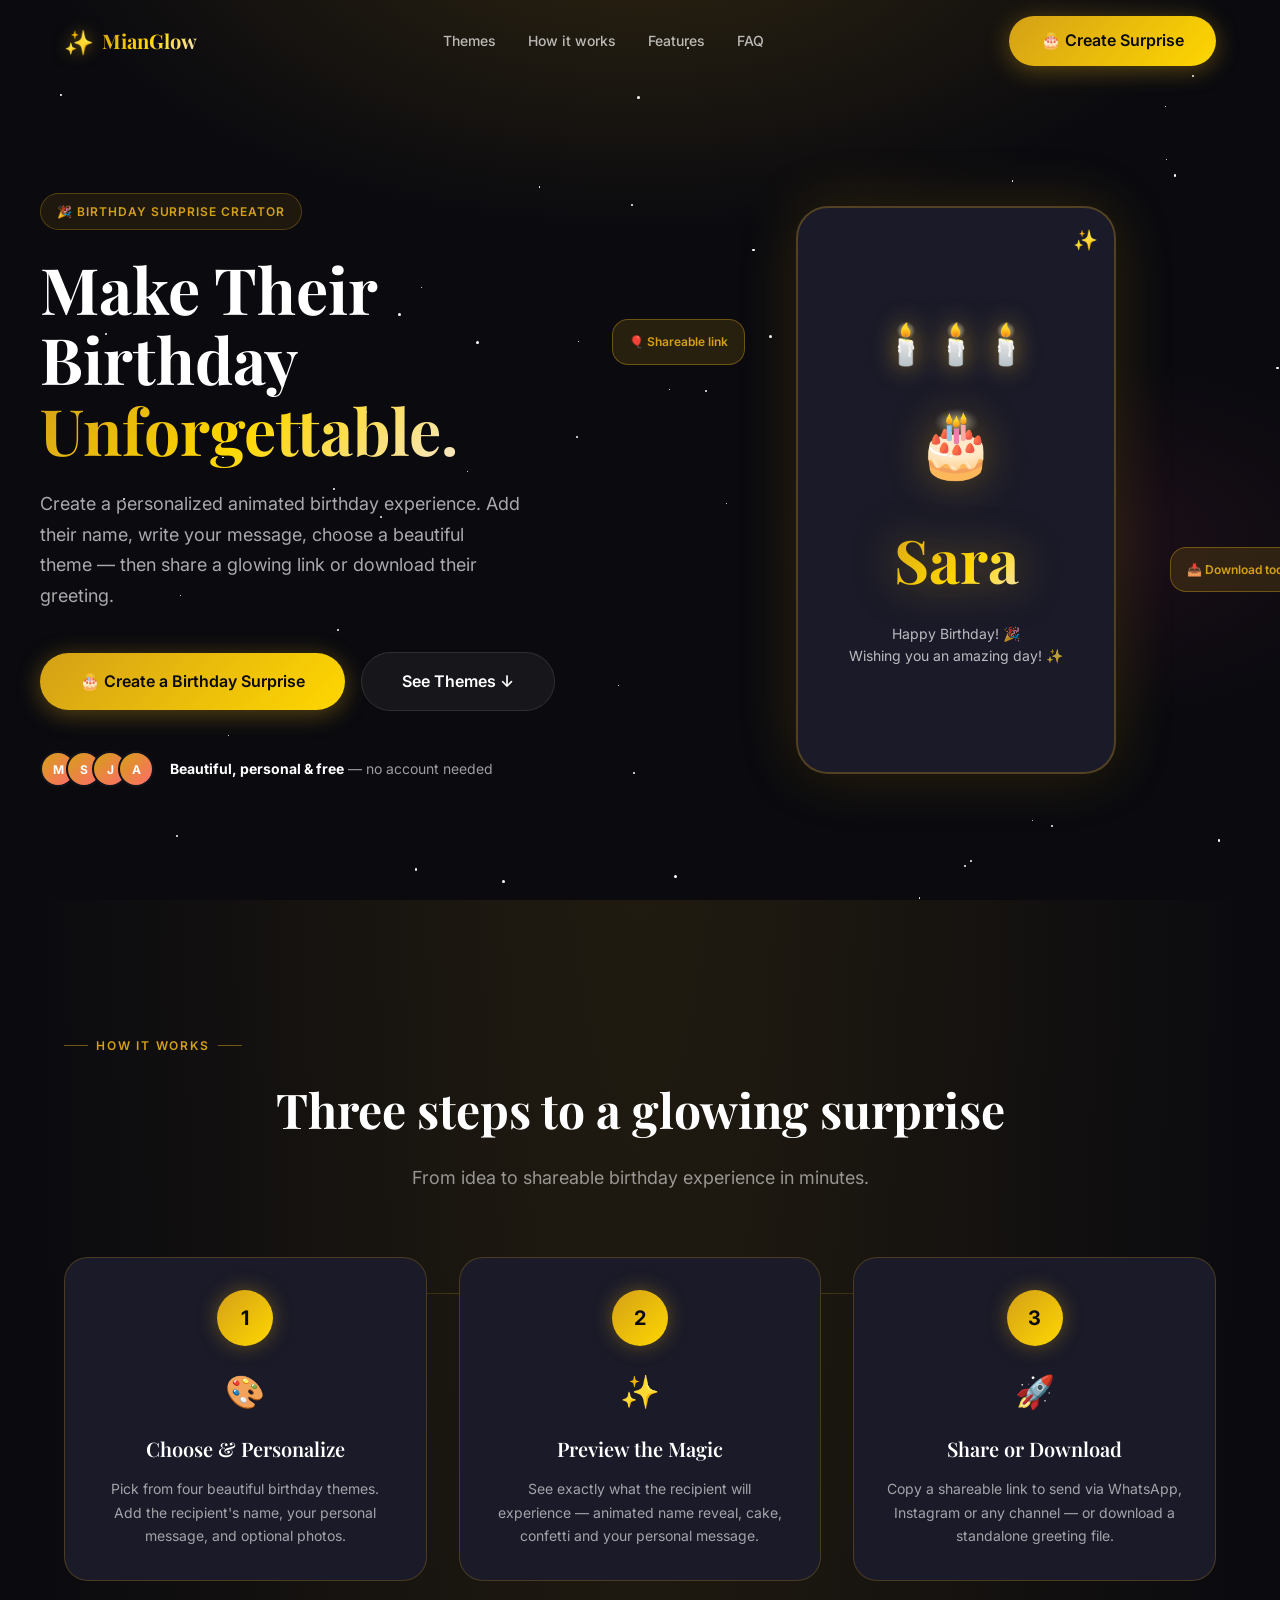
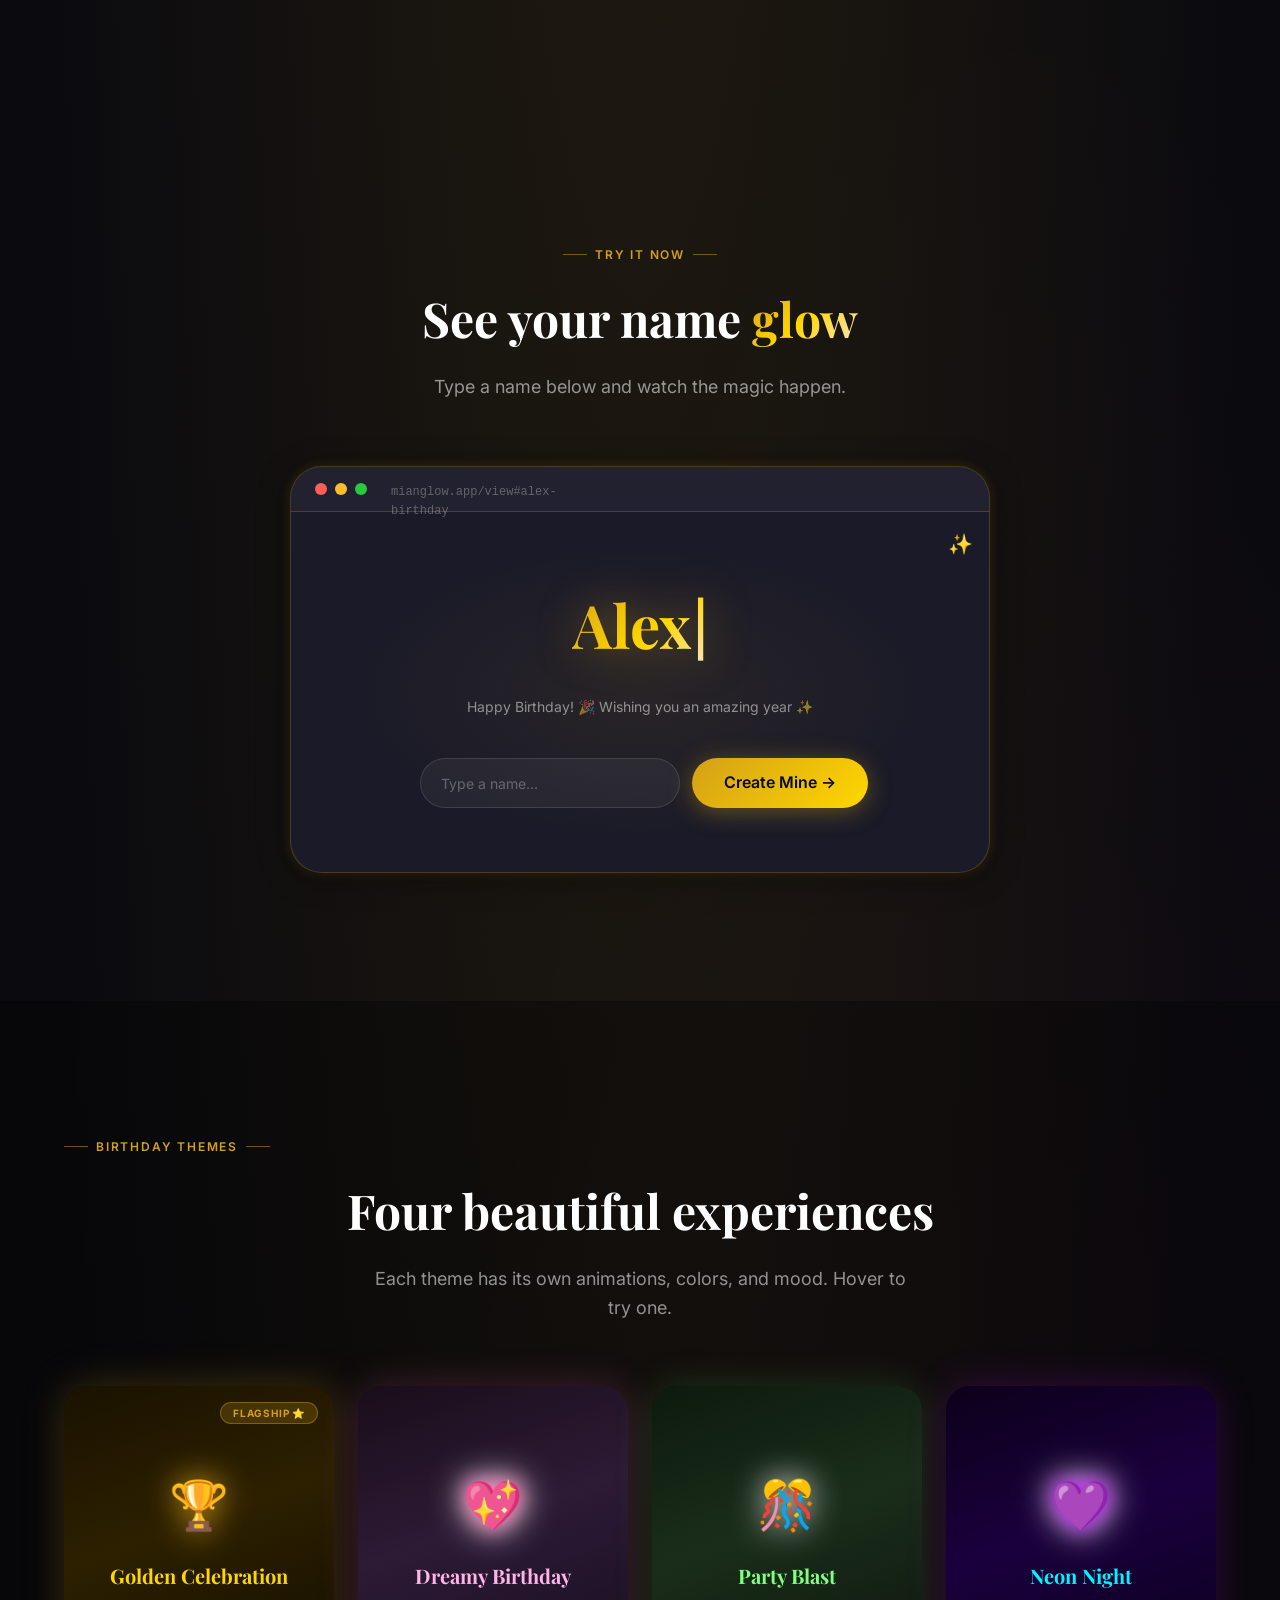
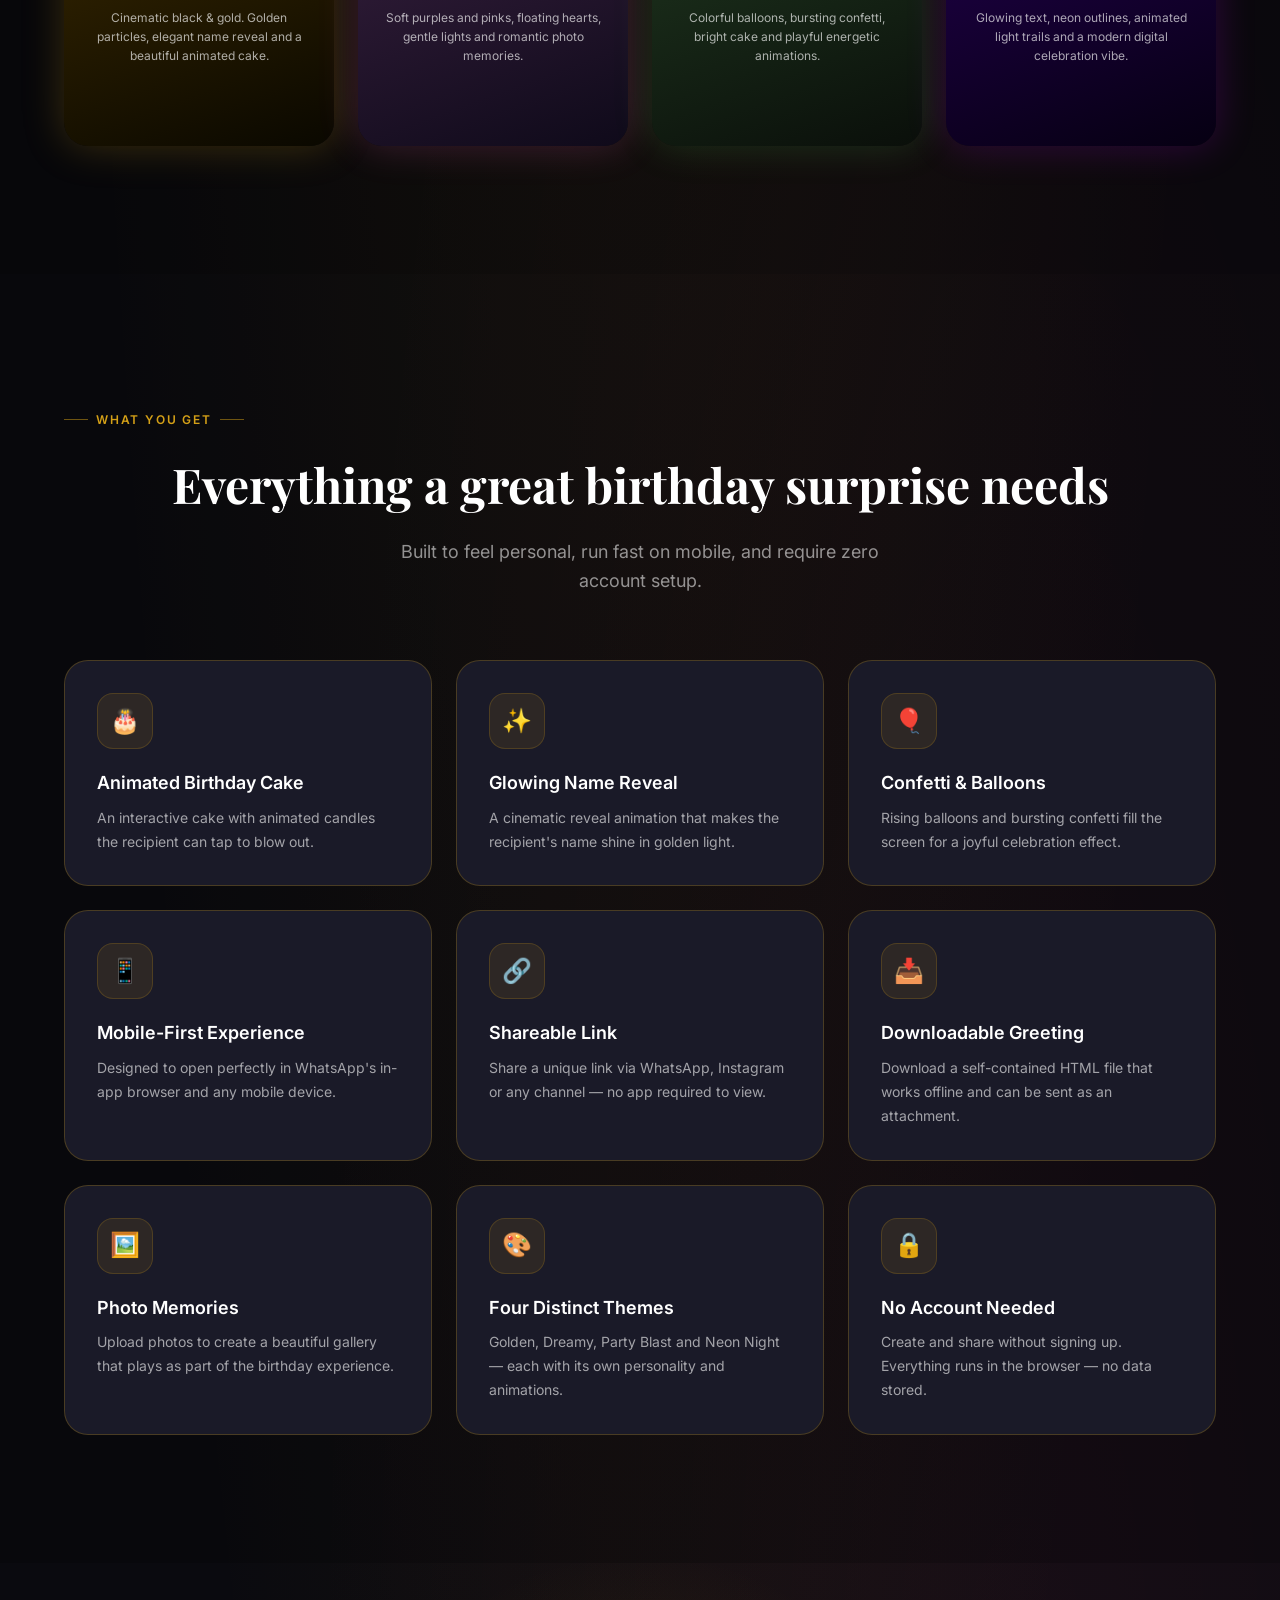
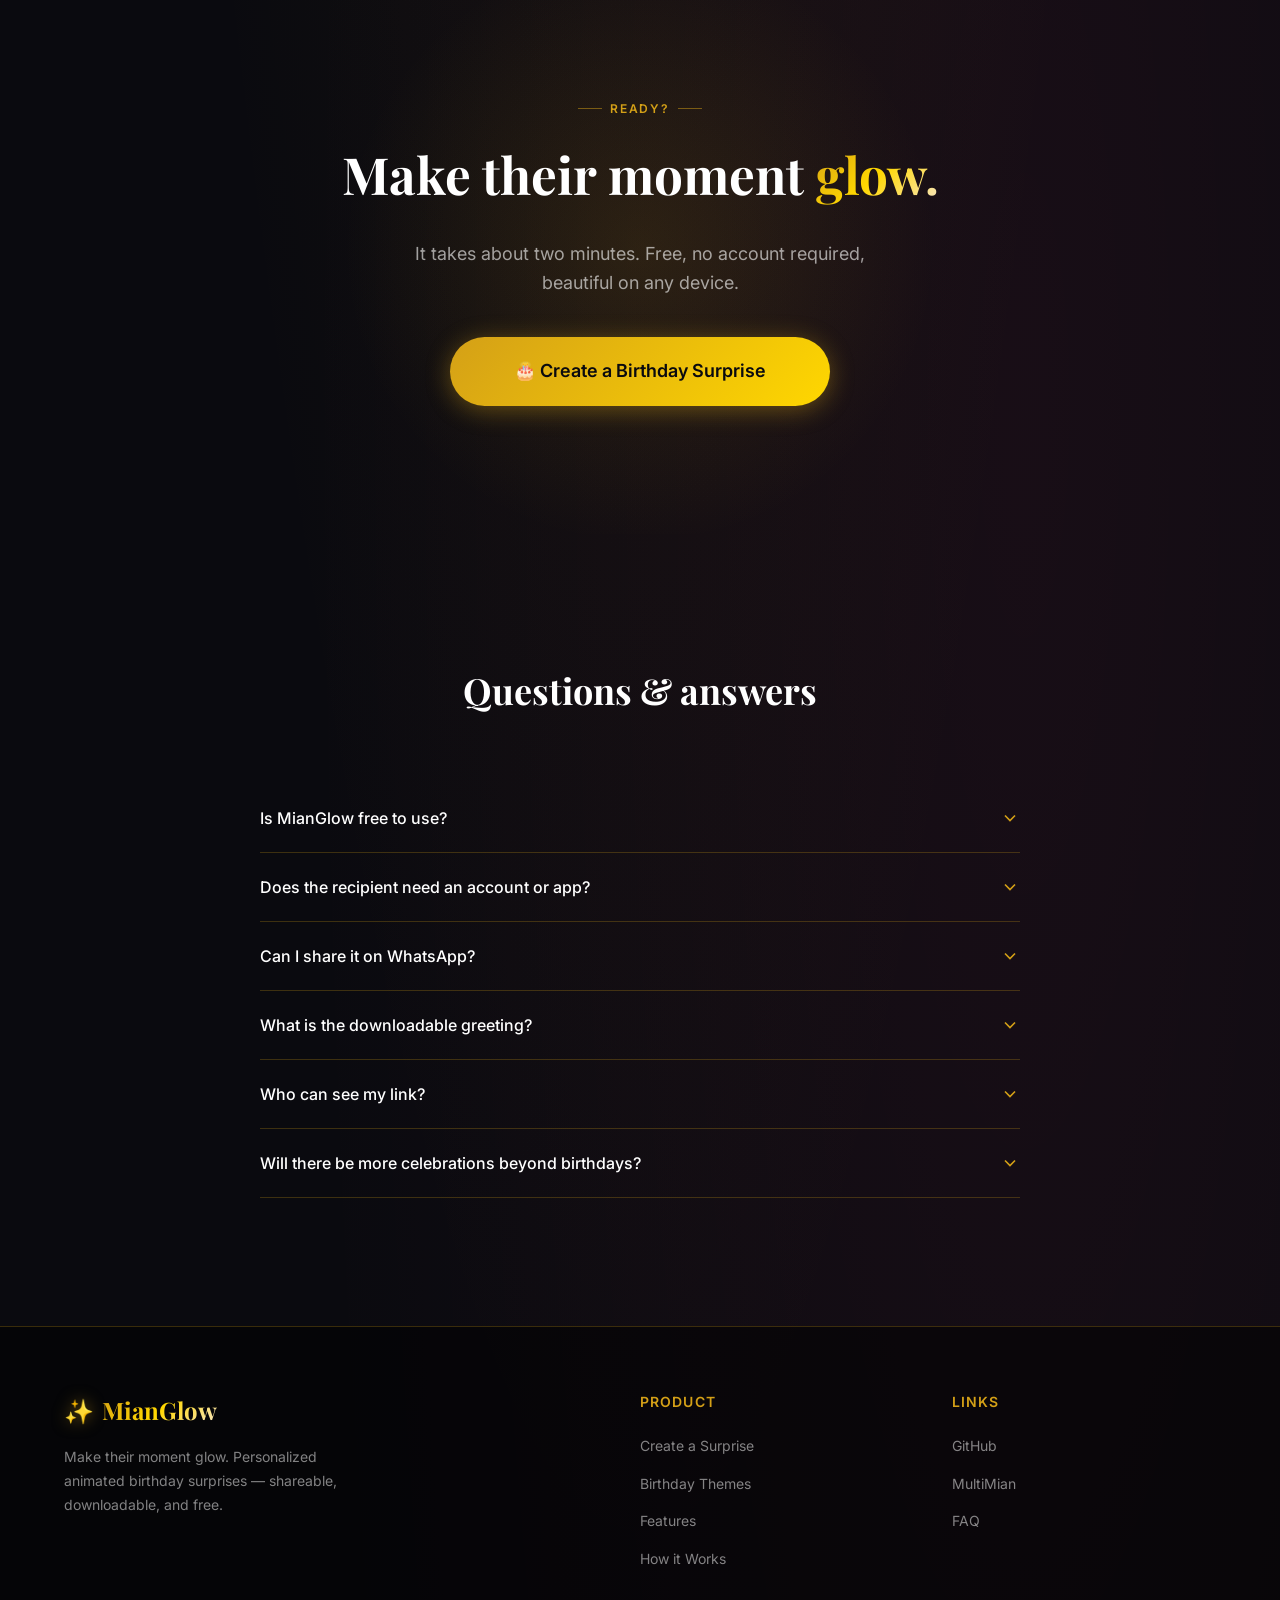
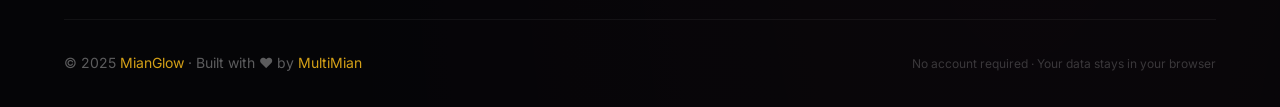
==== index.html @ e260af25 "Phase 3: Animation engine — name reveal, cake, confetti, balloons, fireworks - js/animations/name-re" ====
<!DOCTYPE html>
<html lang="en">
<head>
  <meta charset="UTF-8" />
  <meta name="viewport" content="width=device-width, initial-scale=1.0" />
  <meta name="description" content="MianGlow — Create a personalized animated birthday surprise. Choose a theme, add their name and your message, then share a beautiful glowing link or download a greeting." />
  <meta property="og:title" content="MianGlow — Make Their Birthday Unforgettable" />
  <meta property="og:description" content="Create a personalized animated birthday surprise and share it in seconds." />
  <meta property="og:type" content="website" />
  <title>MianGlow — Make Their Birthday Unforgettable ✨</title>

  <!-- Design tokens & global styles -->
  <link rel="stylesheet" href="css/tokens.css" />
  <link rel="stylesheet" href="css/global.css" />
  <link rel="stylesheet" href="css/animations.css" />
  <link rel="stylesheet" href="css/landing.css" />

  <!-- Google Fonts preconnect -->
  <link rel="preconnect" href="https://fonts.googleapis.com" />
  <link rel="preconnect" href="https://fonts.gstatic.com" crossorigin />
</head>
<body class="bg-gradient-radial">

  <!-- ============================================================
       NAV
  ============================================================ -->
  <nav class="nav" role="navigation" aria-label="Main navigation">
    <div class="container nav-inner">
      <a href="/" class="nav-logo" aria-label="MianGlow home">
        <span class="logo-icon">✨</span>
        <span class="text-gold">MianGlow</span>
      </a>

      <ul class="nav-links" role="list">
        <li><a href="#themes">Themes</a></li>
        <li><a href="#how-it-works">How it works</a></li>
        <li><a href="#features">Features</a></li>
        <li><a href="#faq">FAQ</a></li>
      </ul>

      <div class="nav-cta">
        <a href="create.html" class="btn btn-primary" aria-label="Create a birthday surprise">
          🎂 Create Surprise
        </a>
      </div>

      <button class="hamburger" aria-label="Open menu" aria-expanded="false">
        <span></span><span></span><span></span>
      </button>
    </div>
  </nav>

  <!-- ============================================================
       HERO
  ============================================================ -->
  <section class="hero" aria-labelledby="hero-headline">
    <div class="hero-bg" aria-hidden="true"></div>
    <div class="hero-stars" aria-hidden="true"></div>

    <div class="container hero-content">
      <!-- Left: text -->
      <div class="hero-text">
        <div class="hero-badge" role="note">
          🎉 Birthday Surprise Creator
        </div>

        <h1 class="hero-headline" id="hero-headline">
          Make Their Birthday<br />
          <span class="text-gold">Unforgettable.</span>
        </h1>

        <p class="hero-subline">
          Create a personalized animated birthday experience. Add their name, write your message, choose a beautiful theme — then share a glowing link or download their greeting.
        </p>

        <div class="hero-actions">
          <a href="create.html" class="btn btn-primary">
            🎂 Create a Birthday Surprise
          </a>
          <a href="#themes" class="btn btn-ghost">
            See Themes ↓
          </a>
        </div>

        <div class="hero-social-proof">
          <div class="proof-avatars" aria-hidden="true">
            <div class="proof-avatar">M</div>
            <div class="proof-avatar">S</div>
            <div class="proof-avatar">J</div>
            <div class="proof-avatar">A</div>
          </div>
          <p class="proof-text">
            <strong>Beautiful, personal & free</strong> — no account needed
          </p>
        </div>
      </div>

      <!-- Right: live phone demo -->
      <div class="hero-demo" aria-hidden="true">
        <div class="demo-badge-floating left">🎈 Shareable link</div>
        <div class="demo-badge-floating right">📥 Download too</div>

        <div class="demo-phone">
          <div class="demo-screen">
            <div class="demo-confetti-layer"></div>
            <div class="demo-candles">🕯️🕯️🕯️</div>
            <div class="demo-cake">🎂</div>
            <div class="demo-name" id="demo-name-display">Alex</div>
            <p class="demo-msg">Happy Birthday! 🎉<br/>Wishing you an amazing day! ✨</p>
            <span class="demo-sparkles">✨</span>
          </div>
        </div>
      </div>
    </div>
  </section>

  <!-- ============================================================
       HOW IT WORKS
  ============================================================ -->
  <section class="how-it-works" id="how-it-works" aria-labelledby="how-heading">
    <div class="container">
      <div class="section-label reveal">How it works</div>
      <h2 id="how-heading" class="reveal">Three steps to a glowing surprise</h2>
      <p class="section-subtitle reveal">From idea to shareable birthday experience in minutes.</p>

      <div class="steps-grid">
        <div class="step-card reveal">
          <div class="step-num">1</div>
          <span class="step-icon">🎨</span>
          <h3>Choose &amp; Personalize</h3>
          <p>Pick from four beautiful birthday themes. Add the recipient's name, your personal message, and optional photos.</p>
        </div>

        <div class="step-card reveal delay-200">
          <div class="step-num">2</div>
          <span class="step-icon">✨</span>
          <h3>Preview the Magic</h3>
          <p>See exactly what the recipient will experience — animated name reveal, cake, confetti and your personal message.</p>
        </div>

        <div class="step-card reveal delay-400">
          <div class="step-num">3</div>
          <span class="step-icon">🚀</span>
          <h3>Share or Download</h3>
          <p>Copy a shareable link to send via WhatsApp, Instagram or any channel — or download a standalone greeting file.</p>
        </div>
      </div>
    </div>
  </section>

  <!-- ============================================================
       LIVE DEMO
  ============================================================ -->
  <section class="demo-section" id="demo" aria-labelledby="demo-heading">
    <div class="container">
      <div class="section-label reveal">Try it now</div>
      <h2 id="demo-heading" class="reveal">See your name <span class="text-gold">glow</span></h2>
      <p class="section-subtitle reveal">Type a name below and watch the magic happen.</p>

      <div class="demo-container reveal">
        <div class="demo-top-bar" aria-hidden="true">
          <span></span><span></span><span></span>
          <span class="demo-url">mianglow.app/view#alex-birthday</span>
        </div>
        <div class="demo-stage">
          <div id="demo-name-display" class="typewriter-cursor" role="text" aria-live="polite" aria-label="Name display">Alex</div>
          <p style="color: rgba(255,255,255,0.5); font-size: var(--text-sm);">Happy Birthday! 🎉 Wishing you an amazing year ✨</p>
          <div class="demo-input-row">
            <input
              type="text"
              id="demo-input"
              class="demo-input"
              placeholder="Type a name…"
              maxlength="30"
              aria-label="Enter a name to preview"
            />
            <a href="create.html" class="btn btn-primary" style="white-space:nowrap;">Create Mine →</a>
          </div>
          <span class="demo-sparkles" aria-hidden="true">✨</span>
        </div>
      </div>
    </div>
  </section>

  <!-- ============================================================
       THEMES
  ============================================================ -->
  <section class="themes-section" id="themes" aria-labelledby="themes-heading">
    <div class="container">
      <div class="section-label reveal">Birthday Themes</div>
      <h2 id="themes-heading" class="reveal">Four beautiful experiences</h2>
      <p class="section-subtitle reveal">Each theme has its own animations, colors, and mood. Hover to try one.</p>

      <div class="themes-grid" role="list">

        <article class="theme-card golden reveal" role="listitem" aria-label="Golden Celebration theme">
          <div class="theme-preview">
            <span class="theme-tag">Flagship ⭐</span>
            <div class="theme-emoji">🏆</div>
            <h3>Golden Celebration</h3>
            <p>Cinematic black &amp; gold. Golden particles, elegant name reveal and a beautiful animated cake.</p>
            <div class="theme-hover-overlay">
              <a href="create.html" class="btn btn-primary" style="font-size:var(--text-sm);">Use this theme →</a>
            </div>
          </div>
        </article>

        <article class="theme-card dreamy reveal delay-100" role="listitem" aria-label="Dreamy Birthday theme">
          <div class="theme-preview">
            <div class="theme-emoji">💖</div>
            <h3>Dreamy Birthday</h3>
            <p>Soft purples and pinks, floating hearts, gentle lights and romantic photo memories.</p>
            <div class="theme-hover-overlay">
              <a href="create.html" class="btn btn-primary" style="font-size:var(--text-sm);">Use this theme →</a>
            </div>
          </div>
        </article>

        <article class="theme-card party reveal delay-200" role="listitem" aria-label="Party Blast theme">
          <div class="theme-preview">
            <div class="theme-emoji">🎊</div>
            <h3>Party Blast</h3>
            <p>Colorful balloons, bursting confetti, bright cake and playful energetic animations.</p>
            <div class="theme-hover-overlay">
              <a href="create.html" class="btn btn-primary" style="font-size:var(--text-sm);">Use this theme →</a>
            </div>
          </div>
        </article>

        <article class="theme-card neon reveal delay-300" role="listitem" aria-label="Neon Night theme">
          <div class="theme-preview">
            <div class="theme-emoji">💜</div>
            <h3>Neon Night</h3>
            <p>Glowing text, neon outlines, animated light trails and a modern digital celebration vibe.</p>
            <div class="theme-hover-overlay">
              <a href="create.html" class="btn btn-primary" style="font-size:var(--text-sm);">Use this theme →</a>
            </div>
          </div>
        </article>

      </div>
    </div>
  </section>

  <!-- ============================================================
       FEATURES
  ============================================================ -->
  <section class="features-section" id="features" aria-labelledby="features-heading">
    <div class="container">
      <div class="section-label reveal">What you get</div>
      <h2 id="features-heading" class="reveal">Everything a great birthday surprise needs</h2>
      <p class="section-subtitle reveal">Built to feel personal, run fast on mobile, and require zero account setup.</p>

      <div class="features-grid">
        <div class="feature-item reveal">
          <div class="feature-icon-wrap">🎂</div>
          <h3>Animated Birthday Cake</h3>
          <p>An interactive cake with animated candles the recipient can tap to blow out.</p>
        </div>

        <div class="feature-item reveal delay-100">
          <div class="feature-icon-wrap">✨</div>
          <h3>Glowing Name Reveal</h3>
          <p>A cinematic reveal animation that makes the recipient's name shine in golden light.</p>
        </div>

        <div class="feature-item reveal delay-200">
          <div class="feature-icon-wrap">🎈</div>
          <h3>Confetti &amp; Balloons</h3>
          <p>Rising balloons and bursting confetti fill the screen for a joyful celebration effect.</p>
        </div>

        <div class="feature-item reveal">
          <div class="feature-icon-wrap">📱</div>
          <h3>Mobile-First Experience</h3>
          <p>Designed to open perfectly in WhatsApp's in-app browser and any mobile device.</p>
        </div>

        <div class="feature-item reveal delay-100">
          <div class="feature-icon-wrap">🔗</div>
          <h3>Shareable Link</h3>
          <p>Share a unique link via WhatsApp, Instagram or any channel — no app required to view.</p>
        </div>

        <div class="feature-item reveal delay-200">
          <div class="feature-icon-wrap">📥</div>
          <h3>Downloadable Greeting</h3>
          <p>Download a self-contained HTML file that works offline and can be sent as an attachment.</p>
        </div>

        <div class="feature-item reveal">
          <div class="feature-icon-wrap">🖼️</div>
          <h3>Photo Memories</h3>
          <p>Upload photos to create a beautiful gallery that plays as part of the birthday experience.</p>
        </div>

        <div class="feature-item reveal delay-100">
          <div class="feature-icon-wrap">🎨</div>
          <h3>Four Distinct Themes</h3>
          <p>Golden, Dreamy, Party Blast and Neon Night — each with its own personality and animations.</p>
        </div>

        <div class="feature-item reveal delay-200">
          <div class="feature-icon-wrap">🔒</div>
          <h3>No Account Needed</h3>
          <p>Create and share without signing up. Everything runs in the browser — no data stored.</p>
        </div>
      </div>
    </div>
  </section>

  <!-- ============================================================
       CTA
  ============================================================ -->
  <section class="cta-section" aria-labelledby="cta-heading">
    <div class="container">
      <div class="section-label reveal">Ready?</div>
      <h2 id="cta-heading" class="reveal">
        Make their moment <span class="text-gold">glow.</span>
      </h2>
      <p class="reveal delay-100">
        It takes about two minutes. Free, no account required, beautiful on any device.
      </p>
      <div class="reveal delay-200">
        <a href="create.html" class="btn btn-primary" style="font-size: var(--text-lg); padding: var(--space-5) var(--space-16);">
          🎂 Create a Birthday Surprise
        </a>
      </div>
    </div>
  </section>

  <!-- ============================================================
       FAQ
  ============================================================ -->
  <section class="faq-section container" id="faq" aria-labelledby="faq-heading">
    <h2 id="faq-heading" class="reveal">Questions &amp; answers</h2>

    <div class="faq-item reveal">
      <button class="faq-question" aria-expanded="false">
        Is MianGlow free to use?
        <svg class="faq-chevron" width="20" height="20" viewBox="0 0 24 24" fill="none" stroke="currentColor" stroke-width="2" aria-hidden="true"><path d="m6 9 6 6 6-6"/></svg>
      </button>
      <div class="faq-answer" role="region">
        Yes — creating a birthday surprise, sharing a link, and downloading a greeting are all free. Premium themes may be introduced later, but the core experience will always be free.
      </div>
    </div>

    <div class="faq-item reveal">
      <button class="faq-question" aria-expanded="false">
        Does the recipient need an account or app?
        <svg class="faq-chevron" width="20" height="20" viewBox="0 0 24 24" fill="none" stroke="currentColor" stroke-width="2" aria-hidden="true"><path d="m6 9 6 6 6-6"/></svg>
      </button>
      <div class="faq-answer" role="region">
        No. The recipient just taps your link and the birthday experience opens directly in their browser — no account, no app installation, no sign-up required.
      </div>
    </div>

    <div class="faq-item reveal">
      <button class="faq-question" aria-expanded="false">
        Can I share it on WhatsApp?
        <svg class="faq-chevron" width="20" height="20" viewBox="0 0 24 24" fill="none" stroke="currentColor" stroke-width="2" aria-hidden="true"><path d="m6 9 6 6 6-6"/></svg>
      </button>
      <div class="faq-answer" role="region">
        Yes. MianGlow is designed to open beautifully in WhatsApp's in-app browser. Just copy the link and paste it into any chat.
      </div>
    </div>

    <div class="faq-item reveal">
      <button class="faq-question" aria-expanded="false">
        What is the downloadable greeting?
        <svg class="faq-chevron" width="20" height="20" viewBox="0 0 24 24" fill="none" stroke="currentColor" stroke-width="2" aria-hidden="true"><path d="m6 9 6 6 6-6"/></svg>
      </button>
      <div class="faq-answer" role="region">
        It's a self-contained HTML file that includes everything — animations, photos, and your message. The recipient can open it in any modern browser without an internet connection.
      </div>
    </div>

    <div class="faq-item reveal">
      <button class="faq-question" aria-expanded="false">
        Who can see my link?
        <svg class="faq-chevron" width="20" height="20" viewBox="0 0 24 24" fill="none" stroke="currentColor" stroke-width="2" aria-hidden="true"><path d="m6 9 6 6 6-6"/></svg>
      </button>
      <div class="faq-answer" role="region">
        Anyone who has the link can open the birthday experience. The name and message are encoded in the link itself — no server stores them. Share your link only with the person you intend.
      </div>
    </div>

    <div class="faq-item reveal">
      <button class="faq-question" aria-expanded="false">
        Will there be more celebrations beyond birthdays?
        <svg class="faq-chevron" width="20" height="20" viewBox="0 0 24 24" fill="none" stroke="currentColor" stroke-width="2" aria-hidden="true"><path d="m6 9 6 6 6-6"/></svg>
      </button>
      <div class="faq-answer" role="region">
        Birthdays first. We want to make that experience genuinely excellent before expanding to anniversaries, weddings, graduations and other occasions.
      </div>
    </div>
  </section>

  <!-- ============================================================
       FOOTER
  ============================================================ -->
  <footer class="site-footer" role="contentinfo">
    <div class="container">
      <div class="footer-top">
        <div class="footer-brand">
          <div class="nav-logo">
            <span class="logo-icon">✨</span>
            <span class="text-gold">MianGlow</span>
          </div>
          <p>Make their moment glow. Personalized animated birthday surprises — shareable, downloadable, and free.</p>
        </div>

        <div class="footer-col">
          <h4>Product</h4>
          <ul>
            <li><a href="create.html">Create a Surprise</a></li>
            <li><a href="#themes">Birthday Themes</a></li>
            <li><a href="#features">Features</a></li>
            <li><a href="#how-it-works">How it Works</a></li>
          </ul>
        </div>

        <div class="footer-col">
          <h4>Links</h4>
          <ul>
            <li><a href="https://github.com/Mianhassam96/MianGlow" target="_blank" rel="noopener">GitHub</a></li>
            <li><a href="https://github.com/Mianhassam96" target="_blank" rel="noopener">MultiMian</a></li>
            <li><a href="#faq">FAQ</a></li>
          </ul>
        </div>
      </div>

      <div class="footer-bottom">
        <p>© 2025 <a href="https://github.com/Mianhassam96/MianGlow" target="_blank" rel="noopener">MianGlow</a> · Built with ❤️ by <a href="https://github.com/Mianhassam96" target="_blank" rel="noopener">MultiMian</a></p>
        <p style="color: rgba(255,255,255,0.2); font-size: var(--text-xs);">No account required · Your data stays in your browser</p>
      </div>
    </div>
  </footer>

  <!-- Scripts -->
  <script src="js/app.js"></script>
</body>
</html>
---- css/tokens.css ----
/* ============================================
   MianGlow Design Tokens
   ============================================ */
:root {
  /* Color Palette */
  --color-gold:        #D4A017;
  --color-gold-light:  #F5C842;
  --color-gold-bright: #FFD700;
  --color-champagne:   #F7E7CE;
  --color-midnight:    #0A0A0F;
  --color-dark:        #12121A;
  --color-dark-card:   #1A1A28;
  --color-cream:       #FFF8F0;
  --color-coral:       #FF6B6B;
  --color-pink:        #FF4B8A;
  --color-neon-cyan:   #00F5FF;
  --color-neon-purple: #BF00FF;
  --color-white:       #FFFFFF;
  --color-muted:       #8A8A9A;
  --color-border:      rgba(212, 160, 23, 0.25);

  /* Typography */
  --font-display:  'Playfair Display', 'Georgia', serif;
  --font-body:     'Inter', 'Segoe UI', system-ui, sans-serif;
  --font-mono:     'Fira Code', 'Courier New', monospace;

  /* Font Sizes */
  --text-xs:   0.75rem;
  --text-sm:   0.875rem;
  --text-base: 1rem;
  --text-lg:   1.125rem;
  --text-xl:   1.25rem;
  --text-2xl:  1.5rem;
  --text-3xl:  1.875rem;
  --text-4xl:  2.25rem;
  --text-5xl:  3rem;
  --text-6xl:  3.75rem;
  --text-7xl:  4.5rem;

  /* Spacing */
  --space-1:  0.25rem;
  --space-2:  0.5rem;
  --space-3:  0.75rem;
  --space-4:  1rem;
  --space-5:  1.25rem;
  --space-6:  1.5rem;
  --space-8:  2rem;
  --space-10: 2.5rem;
  --space-12: 3rem;
  --space-16: 4rem;
  --space-20: 5rem;
  --space-24: 6rem;
  --space-32: 8rem;

  /* Border Radius */
  --radius-sm:   0.375rem;
  --radius-md:   0.75rem;
  --radius-lg:   1rem;
  --radius-xl:   1.5rem;
  --radius-2xl:  2rem;
  --radius-full: 9999px;

  /* Shadows */
  --shadow-gold:   0 0 30px rgba(212, 160, 23, 0.3);
  --shadow-gold-sm: 0 0 12px rgba(212, 160, 23, 0.2);
  --shadow-card:   0 4px 32px rgba(0, 0, 0, 0.4);
  --shadow-soft:   0 2px 16px rgba(0, 0, 0, 0.2);

  /* Transitions */
  --transition-fast:   150ms ease;
  --transition-base:   250ms ease;
  --transition-slow:   400ms ease;
  --transition-spring: 350ms cubic-bezier(0.34, 1.56, 0.64, 1);

  /* Z-Index */
  --z-base:    0;
  --z-above:   10;
  --z-nav:     100;
  --z-modal:   1000;
  --z-overlay: 9999;
}
---- css/global.css ----
/* ============================================
   MianGlow Global Styles
   ============================================ */
@import url('https://fonts.googleapis.com/css2?family=Playfair+Display:ital,wght@0,400;0,600;0,700;1,400;1,600&family=Inter:wght@300;400;500;600;700&display=swap');

*, *::before, *::after {
  box-sizing: border-box;
  margin: 0;
  padding: 0;
}

html {
  scroll-behavior: smooth;
  font-size: 16px;
}

body {
  font-family: var(--font-body);
  background: var(--color-midnight);
  color: var(--color-white);
  line-height: 1.6;
  overflow-x: hidden;
  -webkit-font-smoothing: antialiased;
  -moz-osx-font-smoothing: grayscale;
}

/* Scrollbar */
::-webkit-scrollbar { width: 6px; }
::-webkit-scrollbar-track { background: var(--color-dark); }
::-webkit-scrollbar-thumb { background: var(--color-gold); border-radius: var(--radius-full); }

/* Selection */
::selection { background: rgba(212, 160, 23, 0.3); color: var(--color-gold-bright); }

/* Links */
a { color: inherit; text-decoration: none; }

/* Images */
img { max-width: 100%; display: block; }

/* Buttons reset */
button {
  font-family: inherit;
  cursor: pointer;
  border: none;
  background: none;
}

/* Focus ring */
:focus-visible {
  outline: 2px solid var(--color-gold);
  outline-offset: 3px;
  border-radius: var(--radius-sm);
}

/* ---- Utility classes ---- */
.container {
  max-width: 1200px;
  margin: 0 auto;
  padding: 0 var(--space-6);
}

.visually-hidden {
  position: absolute;
  width: 1px; height: 1px;
  padding: 0; margin: -1px;
  overflow: hidden;
  clip: rect(0,0,0,0);
  white-space: nowrap;
  border: 0;
}

/* ---- Gold gradient text ---- */
.text-gold {
  background: linear-gradient(135deg, var(--color-gold) 0%, var(--color-gold-bright) 50%, var(--color-champagne) 100%);
  -webkit-background-clip: text;
  -webkit-text-fill-color: transparent;
  background-clip: text;
}

/* ---- Section helpers ---- */
.section-label {
  display: inline-flex;
  align-items: center;
  gap: var(--space-2);
  font-size: var(--text-xs);
  font-weight: 600;
  letter-spacing: 0.15em;
  text-transform: uppercase;
  color: var(--color-gold);
  margin-bottom: var(--space-4);
}

.section-label::before,
.section-label::after {
  content: '';
  display: block;
  width: 24px;
  height: 1px;
  background: var(--color-gold);
  opacity: 0.5;
}

/* ---- Buttons ---- */
.btn {
  display: inline-flex;
  align-items: center;
  justify-content: center;
  gap: var(--space-2);
  padding: var(--space-3) var(--space-8);
  font-size: var(--text-base);
  font-weight: 600;
  border-radius: var(--radius-full);
  transition: all var(--transition-spring);
  cursor: pointer;
  white-space: nowrap;
}

.btn-primary {
  background: linear-gradient(135deg, var(--color-gold) 0%, var(--color-gold-bright) 100%);
  color: var(--color-midnight);
  box-shadow: 0 4px 24px rgba(212, 160, 23, 0.4);
}

.btn-primary:hover {
  transform: translateY(-2px) scale(1.02);
  box-shadow: 0 8px 32px rgba(212, 160, 23, 0.6);
}

.btn-primary:active {
  transform: translateY(0) scale(0.99);
}

.btn-outline {
  background: transparent;
  color: var(--color-gold);
  border: 1px solid var(--color-gold);
}

.btn-outline:hover {
  background: rgba(212, 160, 23, 0.1);
  transform: translateY(-2px);
}

.btn-ghost {
  background: rgba(255,255,255,0.05);
  color: var(--color-white);
  border: 1px solid rgba(255,255,255,0.1);
}

.btn-ghost:hover {
  background: rgba(255,255,255,0.1);
  border-color: rgba(255,255,255,0.2);
}

/* ---- Card ---- */
.card {
  background: var(--color-dark-card);
  border: 1px solid var(--color-border);
  border-radius: var(--radius-xl);
  padding: var(--space-8);
  box-shadow: var(--shadow-card);
  transition: transform var(--transition-base), box-shadow var(--transition-base);
}

.card:hover {
  transform: translateY(-4px);
  box-shadow: var(--shadow-card), var(--shadow-gold-sm);
}

/* ---- Animated gradient bg ---- */
.bg-gradient-radial {
  background: radial-gradient(ellipse at 50% 0%, rgba(212,160,23,0.12) 0%, transparent 70%),
              radial-gradient(ellipse at 80% 80%, rgba(255,75,138,0.06) 0%, transparent 50%),
              var(--color-midnight);
}

/* ---- Particle canvas overlay ---- */
#particles-bg {
  position: fixed;
  top: 0; left: 0;
  width: 100%; height: 100%;
  pointer-events: none;
  z-index: 0;
  opacity: 0.4;
}

/* ---- Reduced motion ---- */
@media (prefers-reduced-motion: reduce) {
  *, *::before, *::after {
    animation-duration: 0.01ms !important;
    animation-iteration-count: 1 !important;
    transition-duration: 0.01ms !important;
  }
  html { scroll-behavior: auto; }
}
---- css/animations.css ----
/* ============================================
   MianGlow Animation Utilities
   ============================================ */

/* ---- Entrance animations ---- */
.animate-fade-in {
  animation: fadeIn 0.6s ease both;
}

.animate-fade-up {
  animation: fadeInUp 0.7s ease both;
}

.animate-fade-down {
  animation: fadeInDown 0.6s ease both;
}

.animate-scale-in {
  animation: scaleIn 0.5s cubic-bezier(0.34, 1.56, 0.64, 1) both;
}

@keyframes fadeIn {
  from { opacity: 0; }
  to   { opacity: 1; }
}

@keyframes scaleIn {
  from { opacity: 0; transform: scale(0.85); }
  to   { opacity: 1; transform: scale(1); }
}

/* ---- Delay helpers ---- */
.delay-100 { animation-delay: 100ms; }
.delay-200 { animation-delay: 200ms; }
.delay-300 { animation-delay: 300ms; }
.delay-400 { animation-delay: 400ms; }
.delay-500 { animation-delay: 500ms; }
.delay-600 { animation-delay: 600ms; }
.delay-800 { animation-delay: 800ms; }

/* ---- Scroll-triggered reveal ---- */
.reveal {
  opacity: 0;
  transform: translateY(32px);
  transition: opacity 0.7s ease, transform 0.7s ease;
}

.reveal.visible {
  opacity: 1;
  transform: translateY(0);
}

.reveal-left {
  opacity: 0;
  transform: translateX(-32px);
  transition: opacity 0.7s ease, transform 0.7s ease;
}

.reveal-left.visible {
  opacity: 1;
  transform: translateX(0);
}

.reveal-right {
  opacity: 0;
  transform: translateX(32px);
  transition: opacity 0.7s ease, transform 0.7s ease;
}

.reveal-right.visible {
  opacity: 1;
  transform: translateX(0);
}

/* ---- Shimmer / skeleton ---- */
.shimmer {
  background: linear-gradient(
    90deg,
    rgba(255,255,255,0.03) 25%,
    rgba(255,255,255,0.08) 50%,
    rgba(255,255,255,0.03) 75%
  );
  background-size: 200% 100%;
  animation: shimmer 1.5s infinite;
}

@keyframes shimmer {
  0%   { background-position: 200% 0; }
  100% { background-position: -200% 0; }
}

/* ---- Gold glow pulse ---- */
.glow-gold {
  animation: glowGold 2.5s ease-in-out infinite;
}

@keyframes glowGold {
  0%, 100% { box-shadow: 0 0 10px rgba(212,160,23,0.3); }
  50%       { box-shadow: 0 0 30px rgba(212,160,23,0.7), 0 0 60px rgba(212,160,23,0.3); }
}

/* ---- Floating ---- */
.float {
  animation: float 4s ease-in-out infinite;
}

@keyframes float {
  0%, 100% { transform: translateY(0); }
  50%       { transform: translateY(-16px); }
}

/* ---- Typewriter cursor ---- */
.typewriter-cursor::after {
  content: '|';
  animation: blink 1s step-end infinite;
  color: var(--color-gold);
  margin-left: 2px;
}

@keyframes blink {
  0%, 100% { opacity: 1; }
  50%       { opacity: 0; }
}

/* ---- Star twinkle (hero background) ---- */
.star {
  position: absolute;
  border-radius: var(--radius-full);
  background: white;
  animation: twinkle var(--duration, 3s) ease-in-out infinite;
  animation-delay: var(--delay, 0s);
}

@keyframes twinkle {
  0%, 100% { opacity: 0.1; transform: scale(1); }
  50%       { opacity: 0.8; transform: scale(1.4); }
}

/* ---- Balloon float ---- */
.balloon {
  animation: balloonRise var(--duration, 8s) ease-in infinite;
  animation-delay: var(--delay, 0s);
}

@keyframes balloonRise {
  0%   { transform: translateY(100vh) rotate(-5deg); opacity: 0; }
  10%  { opacity: 1; }
  90%  { opacity: 1; }
  100% { transform: translateY(-20vh) rotate(5deg); opacity: 0; }
}

/* ---- Confetti ---- */
.confetti-piece {
  position: absolute;
  width: 8px; height: 8px;
  border-radius: 2px;
  animation: confettiFall var(--duration, 4s) ease-in-out infinite;
  animation-delay: var(--delay, 0s);
}

@keyframes confettiFall {
  0%   { transform: translateY(-10px) rotate(0deg) scaleX(1); opacity: 1; }
  50%  { scaleX: -1; }
  100% { transform: translateY(400px) rotate(720deg) scaleX(1); opacity: 0; }
}

/* ---- Firework burst ---- */
.firework-particle {
  position: absolute;
  width: 4px; height: 4px;
  border-radius: var(--radius-full);
  animation: fireworkBurst var(--duration, 1s) ease-out forwards;
  animation-delay: var(--delay, 0s);
}

@keyframes fireworkBurst {
  0%   { transform: translate(0,0) scale(1); opacity: 1; }
  100% { transform: translate(var(--tx, 60px), var(--ty, -60px)) scale(0); opacity: 0; }
}
---- css/landing.css ----
/* ============================================
   MianGlow Landing Page Styles
   ============================================ */

/* ---- NAV ---- */
.nav {
  position: fixed;
  top: 0; left: 0; right: 0;
  z-index: var(--z-nav);
  padding: var(--space-4) 0;
  transition: background var(--transition-base), backdrop-filter var(--transition-base);
}

.nav.scrolled {
  background: rgba(10, 10, 15, 0.85);
  backdrop-filter: blur(20px);
  -webkit-backdrop-filter: blur(20px);
  border-bottom: 1px solid var(--color-border);
}

.nav-inner {
  display: flex;
  align-items: center;
  justify-content: space-between;
}

.nav-logo {
  display: flex;
  align-items: center;
  gap: var(--space-2);
  font-family: var(--font-display);
  font-size: var(--text-xl);
  font-weight: 700;
}

.nav-logo .logo-icon {
  font-size: var(--text-2xl);
  line-height: 1;
  filter: drop-shadow(0 0 8px rgba(212,160,23,0.6));
}

.nav-links {
  display: flex;
  align-items: center;
  gap: var(--space-8);
  list-style: none;
}

.nav-links a {
  font-size: var(--text-sm);
  font-weight: 500;
  color: rgba(255,255,255,0.7);
  transition: color var(--transition-fast);
}

.nav-links a:hover { color: var(--color-gold); }

.nav-cta {
  display: flex;
  align-items: center;
  gap: var(--space-3);
}

.hamburger {
  display: none;
  flex-direction: column;
  gap: 5px;
  padding: var(--space-2);
  cursor: pointer;
}

.hamburger span {
  display: block;
  width: 24px; height: 2px;
  background: var(--color-white);
  border-radius: 2px;
  transition: all var(--transition-base);
}

/* ---- HERO ---- */
.hero {
  position: relative;
  min-height: 100vh;
  display: flex;
  align-items: center;
  overflow: hidden;
  padding-top: 80px;
}

.hero-bg {
  position: absolute;
  inset: 0;
  background:
    radial-gradient(ellipse 80% 60% at 50% -10%, rgba(212,160,23,0.18) 0%, transparent 60%),
    radial-gradient(ellipse 50% 40% at 85% 60%, rgba(255,75,138,0.08) 0%, transparent 50%),
    var(--color-midnight);
  z-index: 0;
}

.hero-stars {
  position: absolute;
  inset: 0;
  z-index: 0;
  overflow: hidden;
}

.hero-content {
  position: relative;
  z-index: 1;
  display: grid;
  grid-template-columns: 1fr 1fr;
  gap: var(--space-16);
  align-items: center;
  padding: var(--space-20) 0;
}

.hero-text {}

.hero-badge {
  display: inline-flex;
  align-items: center;
  gap: var(--space-2);
  background: rgba(212,160,23,0.1);
  border: 1px solid rgba(212,160,23,0.3);
  border-radius: var(--radius-full);
  padding: var(--space-2) var(--space-4);
  font-size: var(--text-xs);
  font-weight: 600;
  letter-spacing: 0.08em;
  color: var(--color-gold);
  text-transform: uppercase;
  margin-bottom: var(--space-6);
  animation: fadeInDown 0.6s ease both;
}

.hero-headline {
  font-family: var(--font-display);
  font-size: clamp(var(--text-4xl), 5vw, var(--text-7xl));
  font-weight: 700;
  line-height: 1.1;
  margin-bottom: var(--space-6);
  animation: fadeInUp 0.7s ease 0.1s both;
}

.hero-subline {
  font-size: var(--text-lg);
  color: rgba(255,255,255,0.65);
  max-width: 480px;
  line-height: 1.7;
  margin-bottom: var(--space-10);
  animation: fadeInUp 0.7s ease 0.2s both;
}

.hero-actions {
  display: flex;
  align-items: center;
  flex-wrap: wrap;
  gap: var(--space-4);
  animation: fadeInUp 0.7s ease 0.3s both;
}

.hero-actions .btn {
  font-size: var(--text-base);
  padding: var(--space-4) var(--space-10);
}

.hero-social-proof {
  display: flex;
  align-items: center;
  gap: var(--space-4);
  margin-top: var(--space-10);
  animation: fadeInUp 0.7s ease 0.4s both;
}

.proof-avatars {
  display: flex;
}

.proof-avatar {
  width: 36px; height: 36px;
  border-radius: var(--radius-full);
  border: 2px solid var(--color-dark);
  background: linear-gradient(135deg, var(--color-gold), var(--color-coral));
  margin-left: -10px;
  display: flex;
  align-items: center;
  justify-content: center;
  font-size: var(--text-xs);
  font-weight: 700;
}

.proof-avatar:first-child { margin-left: 0; }

.proof-text {
  font-size: var(--text-sm);
  color: rgba(255,255,255,0.6);
}

.proof-text strong { color: var(--color-white); }

/* ---- HERO DEMO ---- */
.hero-demo {
  position: relative;
  animation: fadeInRight 0.8s ease 0.2s both;
}

.demo-phone {
  position: relative;
  margin: 0 auto;
  max-width: 320px;
}

.demo-screen {
  background: var(--color-dark-card);
  border: 2px solid rgba(212,160,23,0.3);
  border-radius: 2rem;
  overflow: hidden;
  box-shadow: 0 0 60px rgba(212,160,23,0.2), var(--shadow-card);
  aspect-ratio: 9/16;
  position: relative;
  display: flex;
  flex-direction: column;
  align-items: center;
  justify-content: center;
  gap: var(--space-4);
  padding: var(--space-8);
  text-align: center;
}

.demo-candles {
  font-size: 2.5rem;
  animation: flicker 2s ease-in-out infinite alternate;
  filter: drop-shadow(0 0 12px rgba(255,200,50,0.6));
}

.demo-cake {
  font-size: 4rem;
  animation: bounce 2s ease-in-out infinite;
  filter: drop-shadow(0 0 20px rgba(212,160,23,0.4));
}

.demo-name {
  font-family: var(--font-display);
  font-size: var(--text-3xl);
  font-weight: 700;
  background: linear-gradient(135deg, var(--color-gold) 0%, var(--color-gold-bright) 100%);
  -webkit-background-clip: text;
  -webkit-text-fill-color: transparent;
  background-clip: text;
  animation: glowPulse 3s ease-in-out infinite;
}

.demo-msg {
  font-size: var(--text-sm);
  color: rgba(255,255,255,0.7);
  line-height: 1.6;
}

.demo-confetti-layer {
  position: absolute;
  inset: 0;
  pointer-events: none;
  overflow: hidden;
}

.demo-badge-floating {
  position: absolute;
  background: rgba(212,160,23,0.15);
  border: 1px solid rgba(212,160,23,0.4);
  border-radius: var(--radius-lg);
  padding: var(--space-3) var(--space-4);
  font-size: var(--text-xs);
  font-weight: 600;
  color: var(--color-gold);
  backdrop-filter: blur(10px);
  animation: floatBadge 4s ease-in-out infinite;
}

.demo-badge-floating.left {
  left: -60px;
  top: 20%;
  animation-delay: 0s;
}

.demo-badge-floating.right {
  right: -60px;
  top: 60%;
  animation-delay: 2s;
}

/* ---- HOW IT WORKS ---- */
.how-it-works {
  padding: var(--space-32) 0;
  position: relative;
}

.how-it-works h2 {
  font-family: var(--font-display);
  font-size: clamp(var(--text-3xl), 4vw, var(--text-5xl));
  font-weight: 700;
  text-align: center;
  margin-bottom: var(--space-4);
}

.section-subtitle {
  text-align: center;
  color: rgba(255,255,255,0.55);
  font-size: var(--text-lg);
  max-width: 540px;
  margin: 0 auto var(--space-16);
}

.steps-grid {
  display: grid;
  grid-template-columns: repeat(3, 1fr);
  gap: var(--space-8);
  position: relative;
}

.steps-grid::before {
  content: '';
  position: absolute;
  top: 36px;
  left: 15%;
  right: 15%;
  height: 1px;
  background: linear-gradient(90deg, transparent, var(--color-gold), transparent);
  opacity: 0.4;
}

.step-card {
  background: var(--color-dark-card);
  border: 1px solid var(--color-border);
  border-radius: var(--radius-xl);
  padding: var(--space-8);
  text-align: center;
  position: relative;
  transition: transform var(--transition-base), box-shadow var(--transition-base);
}

.step-card:hover {
  transform: translateY(-6px);
  box-shadow: var(--shadow-card), var(--shadow-gold-sm);
}

.step-num {
  width: 56px; height: 56px;
  border-radius: var(--radius-full);
  background: linear-gradient(135deg, var(--color-gold) 0%, var(--color-gold-bright) 100%);
  color: var(--color-midnight);
  font-size: var(--text-xl);
  font-weight: 700;
  display: flex;
  align-items: center;
  justify-content: center;
  margin: 0 auto var(--space-5);
  box-shadow: 0 0 20px rgba(212,160,23,0.4);
}

.step-icon {
  font-size: 2rem;
  margin-bottom: var(--space-4);
  display: block;
}

.step-card h3 {
  font-family: var(--font-display);
  font-size: var(--text-xl);
  font-weight: 600;
  margin-bottom: var(--space-3);
}

.step-card p {
  font-size: var(--text-sm);
  color: rgba(255,255,255,0.6);
  line-height: 1.7;
}

/* ---- THEMES SECTION ---- */
.themes-section {
  padding: var(--space-32) 0;
  background: rgba(0,0,0,0.3);
}

.themes-section h2 {
  font-family: var(--font-display);
  font-size: clamp(var(--text-3xl), 4vw, var(--text-5xl));
  font-weight: 700;
  text-align: center;
  margin-bottom: var(--space-4);
}

.themes-grid {
  display: grid;
  grid-template-columns: repeat(4, 1fr);
  gap: var(--space-6);
  margin-top: var(--space-16);
}

.theme-card {
  border-radius: var(--radius-xl);
  overflow: hidden;
  cursor: pointer;
  position: relative;
  aspect-ratio: 3/4;
  transition: transform var(--transition-spring), box-shadow var(--transition-base);
  group: true;
}

.theme-card:hover { transform: translateY(-8px) scale(1.02); }

.theme-card.golden {
  background: linear-gradient(160deg, #1a1200 0%, #2d2000 40%, #0a0800 100%);
  box-shadow: 0 0 40px rgba(212,160,23,0.25);
}

.theme-card.dreamy {
  background: linear-gradient(160deg, #1a0d1a 0%, #2d1a35 40%, #0f0a1a 100%);
  box-shadow: 0 0 40px rgba(255,100,200,0.2);
}

.theme-card.party {
  background: linear-gradient(160deg, #0d1a0d 0%, #1a2d1a 40%, #0a0f0a 100%);
  box-shadow: 0 0 40px rgba(100,255,100,0.15);
}

.theme-card.neon {
  background: linear-gradient(160deg, #0d001a 0%, #1a003d 40%, #060012 100%);
  box-shadow: 0 0 40px rgba(191,0,255,0.2);
}

.theme-preview {
  width: 100%;
  height: 100%;
  display: flex;
  flex-direction: column;
  align-items: center;
  justify-content: center;
  gap: var(--space-4);
  padding: var(--space-6);
  position: relative;
}

.theme-emoji {
  font-size: 3rem;
  filter: drop-shadow(0 0 16px currentColor);
}

.theme-preview h3 {
  font-family: var(--font-display);
  font-size: var(--text-xl);
  font-weight: 700;
  text-align: center;
}

.theme-preview p {
  font-size: var(--text-xs);
  text-align: center;
  opacity: 0.65;
  line-height: 1.6;
}

.theme-tag {
  position: absolute;
  top: var(--space-4);
  right: var(--space-4);
  background: rgba(212,160,23,0.2);
  border: 1px solid rgba(212,160,23,0.4);
  border-radius: var(--radius-full);
  padding: 2px var(--space-3);
  font-size: 10px;
  font-weight: 700;
  letter-spacing: 0.08em;
  color: var(--color-gold);
  text-transform: uppercase;
}

.theme-hover-overlay {
  position: absolute;
  inset: 0;
  background: rgba(0,0,0,0.5);
  display: flex;
  align-items: center;
  justify-content: center;
  opacity: 0;
  transition: opacity var(--transition-base);
}

.theme-card:hover .theme-hover-overlay { opacity: 1; }

/* Theme-specific text colors */
.theme-card.golden .theme-preview h3 { color: var(--color-gold-bright); }
.theme-card.golden .theme-emoji { color: var(--color-gold); }
.theme-card.dreamy .theme-preview h3 { color: #FFB3E8; }
.theme-card.dreamy .theme-emoji { text-shadow: 0 0 20px #FF69B4; }
.theme-card.party .theme-preview h3 { color: #80FF80; }
.theme-card.neon .theme-preview h3 { color: var(--color-neon-cyan); }
.theme-card.neon .theme-emoji { text-shadow: 0 0 20px var(--color-neon-purple); }

/* ---- DEMO SECTION ---- */
.demo-section {
  padding: var(--space-32) 0;
  text-align: center;
}

.demo-section h2 {
  font-family: var(--font-display);
  font-size: clamp(var(--text-3xl), 4vw, var(--text-5xl));
  font-weight: 700;
  margin-bottom: var(--space-4);
}

.demo-container {
  max-width: 700px;
  margin: var(--space-16) auto 0;
  background: var(--color-dark-card);
  border: 1px solid var(--color-border);
  border-radius: var(--radius-2xl);
  overflow: hidden;
  box-shadow: var(--shadow-card), var(--shadow-gold-sm);
}

.demo-top-bar {
  display: flex;
  align-items: center;
  gap: var(--space-2);
  padding: var(--space-4) var(--space-6);
  background: rgba(255,255,255,0.03);
  border-bottom: 1px solid var(--color-border);
}

.demo-top-bar span {
  width: 12px; height: 12px;
  border-radius: var(--radius-full);
}

.demo-top-bar span:nth-child(1) { background: #FF5F57; }
.demo-top-bar span:nth-child(2) { background: #FFBD2E; }
.demo-top-bar span:nth-child(3) { background: #28C840; }

.demo-url {
  margin-left: var(--space-4);
  font-size: var(--text-xs);
  color: rgba(255,255,255,0.3);
  font-family: var(--font-mono);
}

.demo-stage {
  padding: var(--space-16);
  min-height: 360px;
  display: flex;
  flex-direction: column;
  align-items: center;
  justify-content: center;
  gap: var(--space-6);
  position: relative;
  background:
    radial-gradient(ellipse 60% 60% at 50% 50%, rgba(212,160,23,0.08) 0%, transparent 70%);
}

.demo-input-row {
  display: flex;
  gap: var(--space-3);
  width: 100%;
  max-width: 440px;
  margin-top: var(--space-4);
}

.demo-input {
  flex: 1;
  background: rgba(255,255,255,0.05);
  border: 1px solid rgba(255,255,255,0.12);
  border-radius: var(--radius-full);
  padding: var(--space-3) var(--space-5);
  font-size: var(--text-sm);
  color: var(--color-white);
  font-family: var(--font-body);
  outline: none;
  transition: border-color var(--transition-fast);
}

.demo-input:focus { border-color: var(--color-gold); }
.demo-input::placeholder { color: rgba(255,255,255,0.3); }

#demo-name-display {
  font-family: var(--font-display);
  font-size: clamp(var(--text-4xl), 6vw, var(--text-6xl));
  font-weight: 700;
  min-height: 1.2em;
  background: linear-gradient(135deg, var(--color-gold) 0%, var(--color-gold-bright) 60%, var(--color-champagne) 100%);
  -webkit-background-clip: text;
  -webkit-text-fill-color: transparent;
  background-clip: text;
  filter: drop-shadow(0 0 20px rgba(212,160,23,0.5));
  transition: all var(--transition-slow);
  animation: glowPulse 3s ease-in-out infinite;
  word-break: break-word;
}

.demo-sparkles {
  position: absolute;
  top: var(--space-4);
  right: var(--space-4);
  font-size: var(--text-xl);
  animation: sparkle 2s ease-in-out infinite;
}

/* ---- FEATURES ---- */
.features-section {
  padding: var(--space-32) 0;
  background: rgba(0,0,0,0.2);
}

.features-section h2 {
  font-family: var(--font-display);
  font-size: clamp(var(--text-3xl), 4vw, var(--text-5xl));
  font-weight: 700;
  text-align: center;
  margin-bottom: var(--space-4);
}

.features-grid {
  display: grid;
  grid-template-columns: repeat(3, 1fr);
  gap: var(--space-6);
  margin-top: var(--space-16);
}

.feature-item {
  background: var(--color-dark-card);
  border: 1px solid var(--color-border);
  border-radius: var(--radius-xl);
  padding: var(--space-8);
  transition: transform var(--transition-base), box-shadow var(--transition-base);
}

.feature-item:hover {
  transform: translateY(-4px);
  box-shadow: var(--shadow-card), var(--shadow-gold-sm);
}

.feature-icon-wrap {
  width: 56px; height: 56px;
  border-radius: var(--radius-lg);
  background: rgba(212,160,23,0.1);
  border: 1px solid rgba(212,160,23,0.2);
  display: flex;
  align-items: center;
  justify-content: center;
  font-size: 1.5rem;
  margin-bottom: var(--space-5);
}

.feature-item h3 {
  font-size: var(--text-lg);
  font-weight: 600;
  margin-bottom: var(--space-2);
}

.feature-item p {
  font-size: var(--text-sm);
  color: rgba(255,255,255,0.6);
  line-height: 1.7;
}

/* ---- CTA SECTION ---- */
.cta-section {
  padding: var(--space-32) 0;
  text-align: center;
  position: relative;
  overflow: hidden;
}

.cta-section::before {
  content: '';
  position: absolute;
  top: 50%; left: 50%;
  transform: translate(-50%, -50%);
  width: 600px; height: 600px;
  background: radial-gradient(ellipse, rgba(212,160,23,0.12) 0%, transparent 70%);
  border-radius: var(--radius-full);
  pointer-events: none;
}

.cta-section h2 {
  font-family: var(--font-display);
  font-size: clamp(var(--text-3xl), 4vw, var(--text-6xl));
  font-weight: 700;
  margin-bottom: var(--space-6);
}

.cta-section p {
  font-size: var(--text-lg);
  color: rgba(255,255,255,0.6);
  max-width: 480px;
  margin: 0 auto var(--space-10);
}

/* ---- FAQ ---- */
.faq-section {
  padding: var(--space-32) 0;
  max-width: 760px;
  margin: 0 auto;
}

.faq-section h2 {
  font-family: var(--font-display);
  font-size: clamp(var(--text-3xl), 4vw, var(--text-4xl));
  font-weight: 700;
  text-align: center;
  margin-bottom: var(--space-16);
}

.faq-item {
  border-bottom: 1px solid var(--color-border);
}

.faq-question {
  display: flex;
  align-items: center;
  justify-content: space-between;
  gap: var(--space-4);
  padding: var(--space-6) 0;
  cursor: pointer;
  font-size: var(--text-base);
  font-weight: 500;
  color: var(--color-white);
  transition: color var(--transition-fast);
  background: none;
  border: none;
  width: 100%;
  text-align: left;
}

.faq-question:hover { color: var(--color-gold); }

.faq-chevron {
  flex-shrink: 0;
  transition: transform var(--transition-base);
  color: var(--color-gold);
}

.faq-item.open .faq-chevron { transform: rotate(180deg); }

.faq-answer {
  font-size: var(--text-sm);
  color: rgba(255,255,255,0.6);
  line-height: 1.8;
  max-height: 0;
  overflow: hidden;
  transition: max-height var(--transition-slow), padding var(--transition-slow);
}

.faq-item.open .faq-answer {
  max-height: 300px;
  padding-bottom: var(--space-6);
}

/* ---- FOOTER ---- */
.site-footer {
  background: rgba(0,0,0,0.5);
  border-top: 1px solid var(--color-border);
  padding: var(--space-16) 0 var(--space-8);
}

.footer-top {
  display: grid;
  grid-template-columns: 2fr 1fr 1fr;
  gap: var(--space-12);
  margin-bottom: var(--space-12);
}

.footer-brand .nav-logo { margin-bottom: var(--space-4); font-size: var(--text-2xl); }

.footer-brand p {
  font-size: var(--text-sm);
  color: rgba(255,255,255,0.5);
  line-height: 1.7;
  max-width: 300px;
}

.footer-col h4 {
  font-size: var(--text-sm);
  font-weight: 600;
  letter-spacing: 0.08em;
  text-transform: uppercase;
  color: var(--color-gold);
  margin-bottom: var(--space-5);
}

.footer-col ul { list-style: none; }

.footer-col ul li + li { margin-top: var(--space-3); }

.footer-col ul li a {
  font-size: var(--text-sm);
  color: rgba(255,255,255,0.5);
  transition: color var(--transition-fast);
}

.footer-col ul li a:hover { color: var(--color-gold); }

.footer-bottom {
  display: flex;
  align-items: center;
  justify-content: space-between;
  padding-top: var(--space-8);
  border-top: 1px solid rgba(255,255,255,0.05);
}

.footer-bottom p {
  font-size: var(--text-sm);
  color: rgba(255,255,255,0.35);
}

.footer-bottom a { color: var(--color-gold); }

/* ---- ANIMATIONS ---- */
@keyframes fadeInDown {
  from { opacity: 0; transform: translateY(-16px); }
  to   { opacity: 1; transform: translateY(0); }
}

@keyframes fadeInUp {
  from { opacity: 0; transform: translateY(24px); }
  to   { opacity: 1; transform: translateY(0); }
}

@keyframes fadeInRight {
  from { opacity: 0; transform: translateX(32px); }
  to   { opacity: 1; transform: translateX(0); }
}

@keyframes bounce {
  0%, 100% { transform: translateY(0); }
  50%       { transform: translateY(-12px); }
}

@keyframes flicker {
  0%, 100% { opacity: 1; transform: scale(1) rotate(-2deg); }
  50%       { opacity: 0.85; transform: scale(1.05) rotate(2deg); }
}

@keyframes glowPulse {
  0%, 100% { filter: drop-shadow(0 0 12px rgba(212,160,23,0.4)); }
  50%       { filter: drop-shadow(0 0 32px rgba(212,160,23,0.8)); }
}

@keyframes sparkle {
  0%, 100% { transform: scale(1) rotate(0deg); opacity: 1; }
  50%       { transform: scale(1.3) rotate(20deg); opacity: 0.7; }
}

@keyframes floatBadge {
  0%, 100% { transform: translateY(0); }
  50%       { transform: translateY(-10px); }
}

@keyframes confettiFall {
  0%   { transform: translateY(-10px) rotate(0deg); opacity: 1; }
  100% { transform: translateY(100vh) rotate(720deg); opacity: 0; }
}

/* ---- RESPONSIVE ---- */
@media (max-width: 1024px) {
  .themes-grid { grid-template-columns: repeat(2, 1fr); }
  .features-grid { grid-template-columns: repeat(2, 1fr); }
  .footer-top { grid-template-columns: 1fr 1fr; }
  .footer-brand { grid-column: 1 / -1; }
  .demo-badge-floating { display: none; }
}

@media (max-width: 768px) {
  .hero-content {
    grid-template-columns: 1fr;
    text-align: center;
    gap: var(--space-12);
    padding: var(--space-12) 0;
  }

  .hero-subline { margin: 0 auto var(--space-8); }
  .hero-actions { justify-content: center; }
  .hero-social-proof { justify-content: center; }

  .hero-demo { order: -1; }
  .demo-phone { max-width: 240px; }

  .nav-links { display: none; }
  .hamburger { display: flex; }

  .steps-grid { grid-template-columns: 1fr; }
  .steps-grid::before { display: none; }

  .themes-grid { grid-template-columns: repeat(2, 1fr); }
  .features-grid { grid-template-columns: 1fr; }

  .footer-top { grid-template-columns: 1fr; gap: var(--space-8); }
  .footer-bottom { flex-direction: column; gap: var(--space-4); text-align: center; }
}

@media (max-width: 480px) {
  .themes-grid { grid-template-columns: 1fr 1fr; gap: var(--space-3); }
  .hero-actions .btn { width: 100%; }
  .demo-input-row { flex-direction: column; }
}
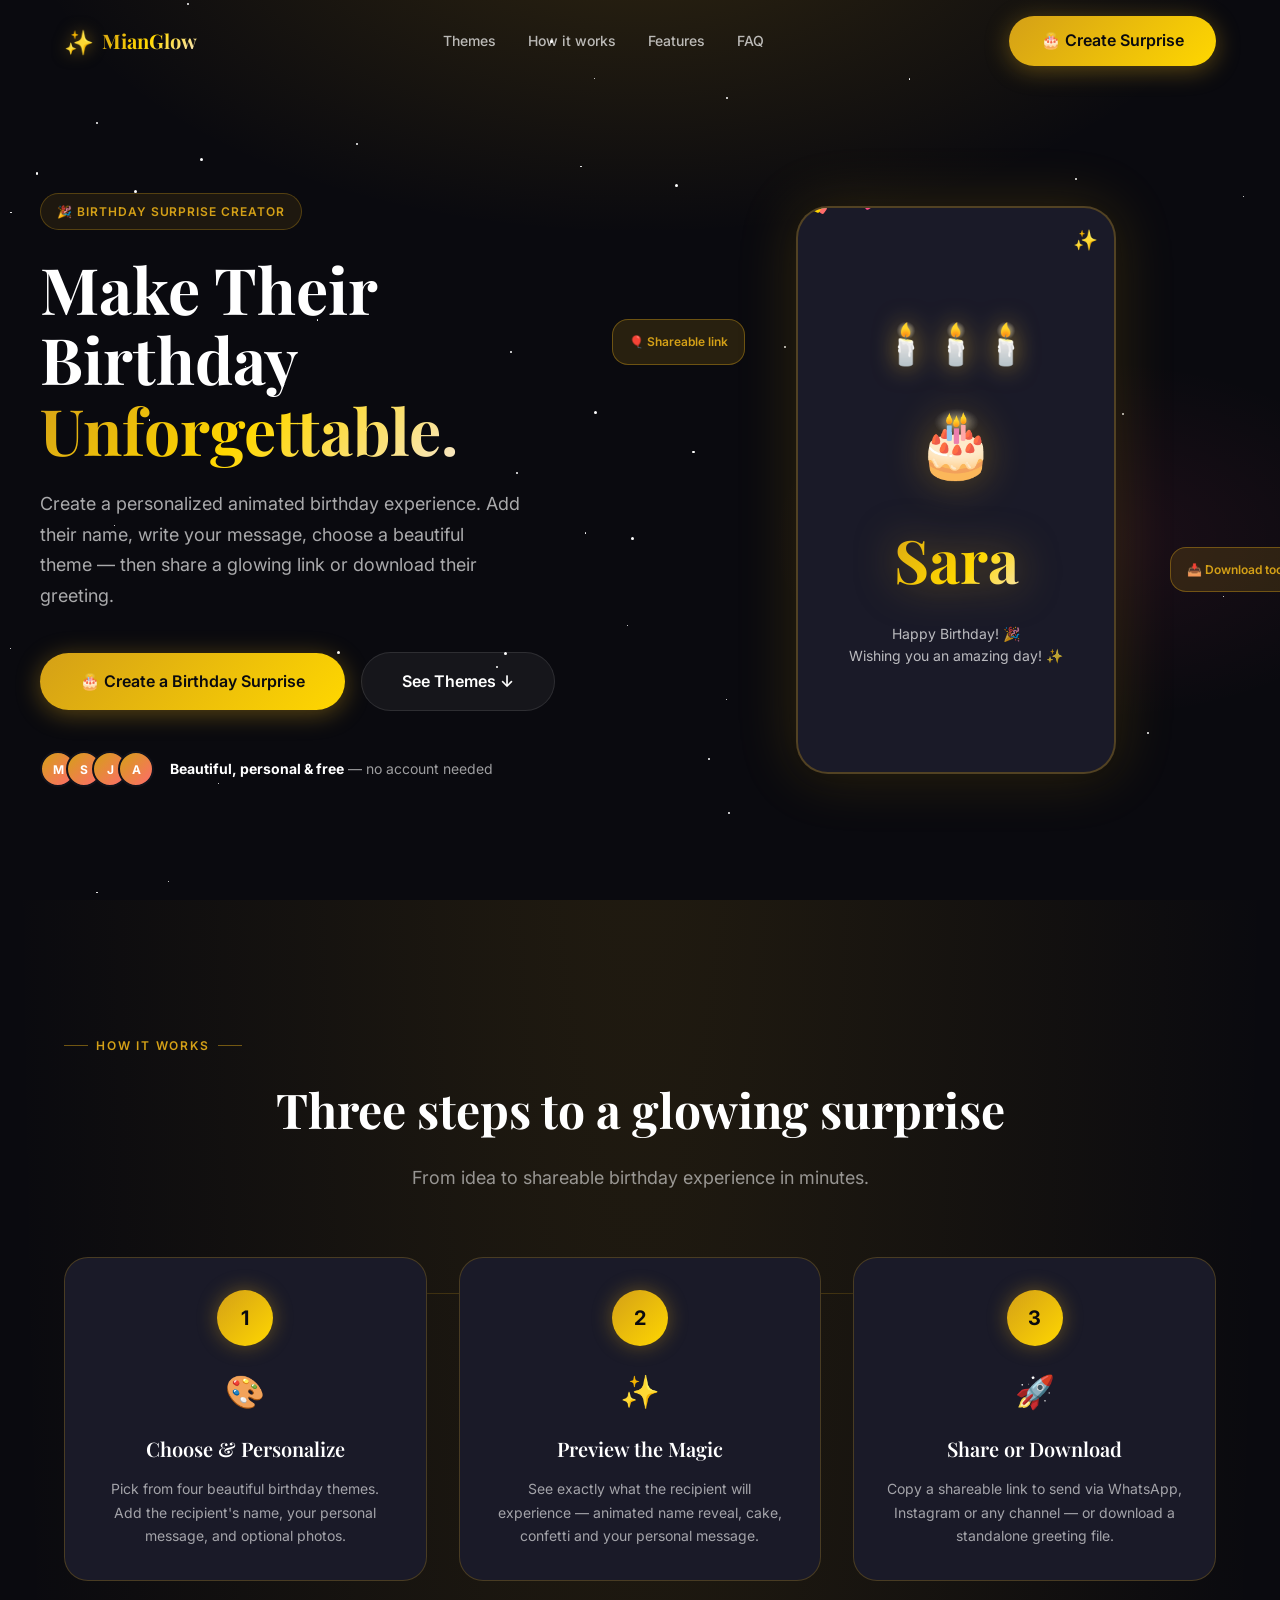
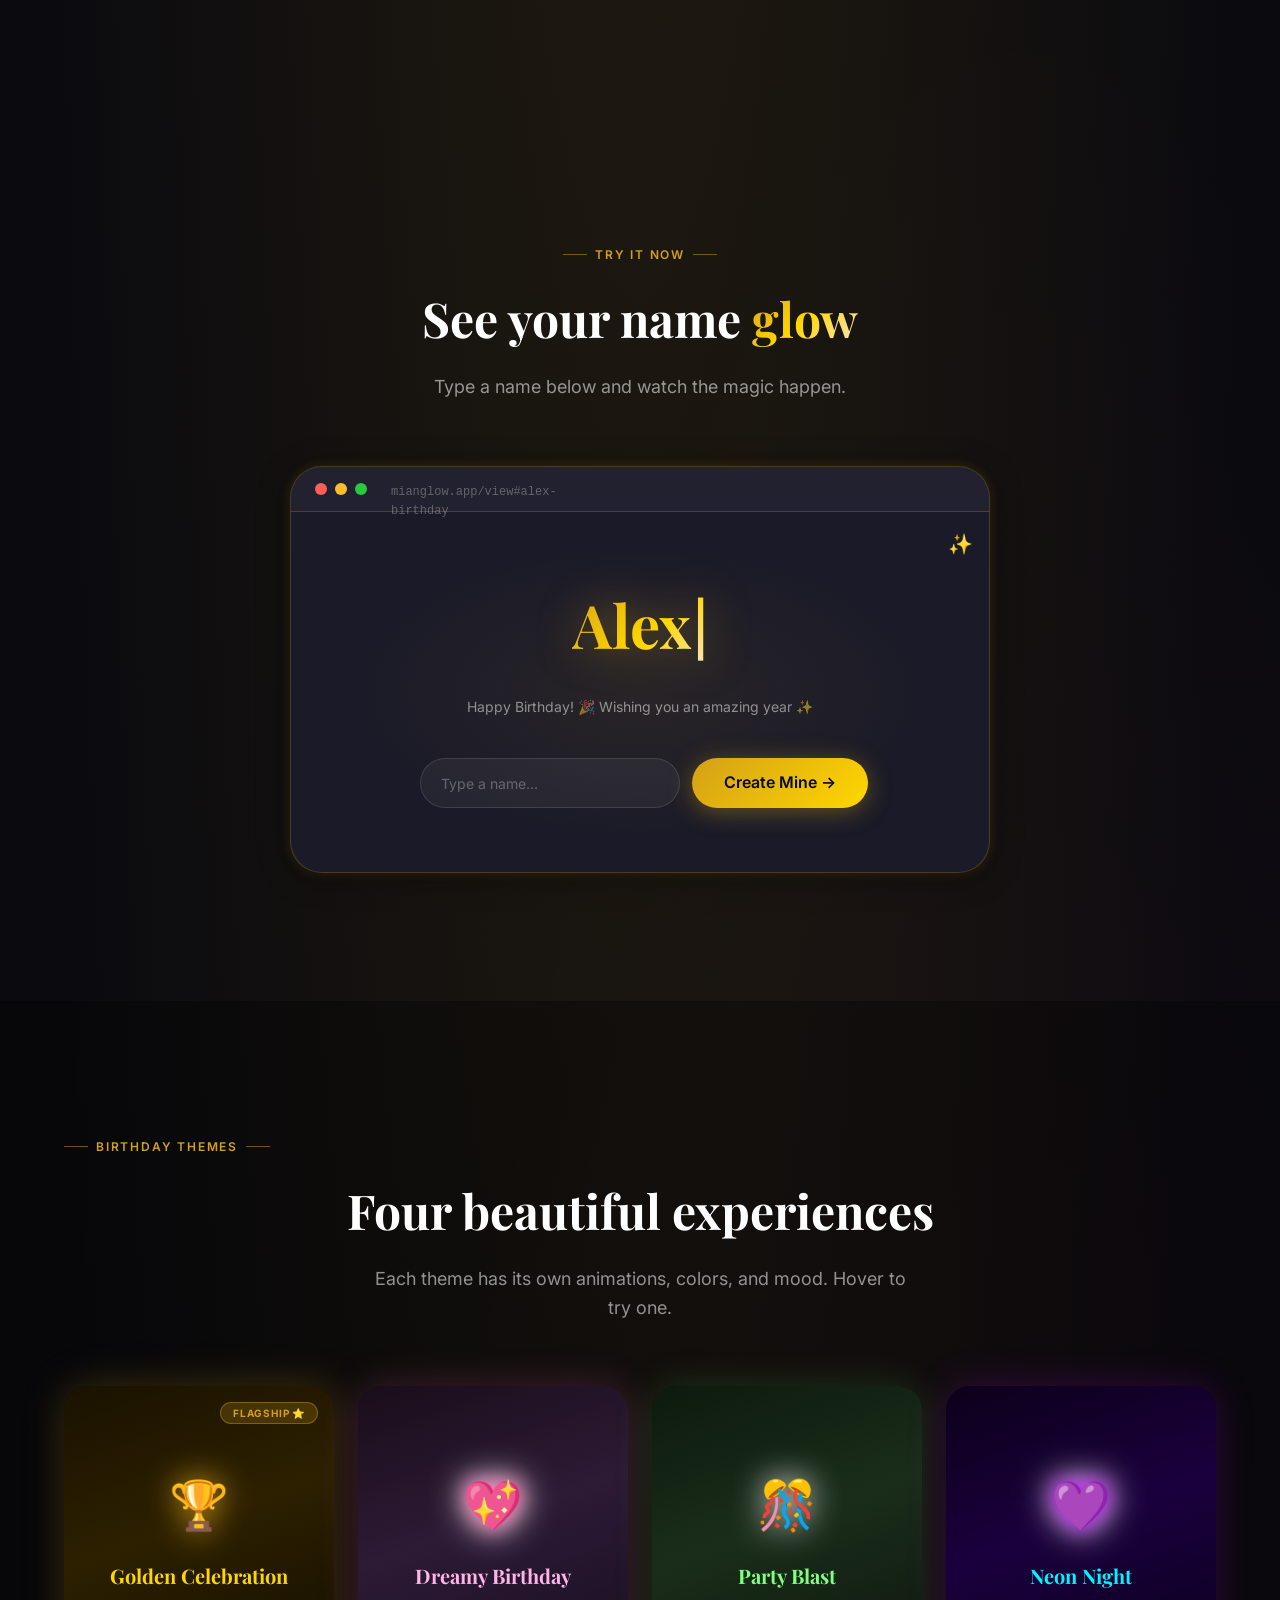
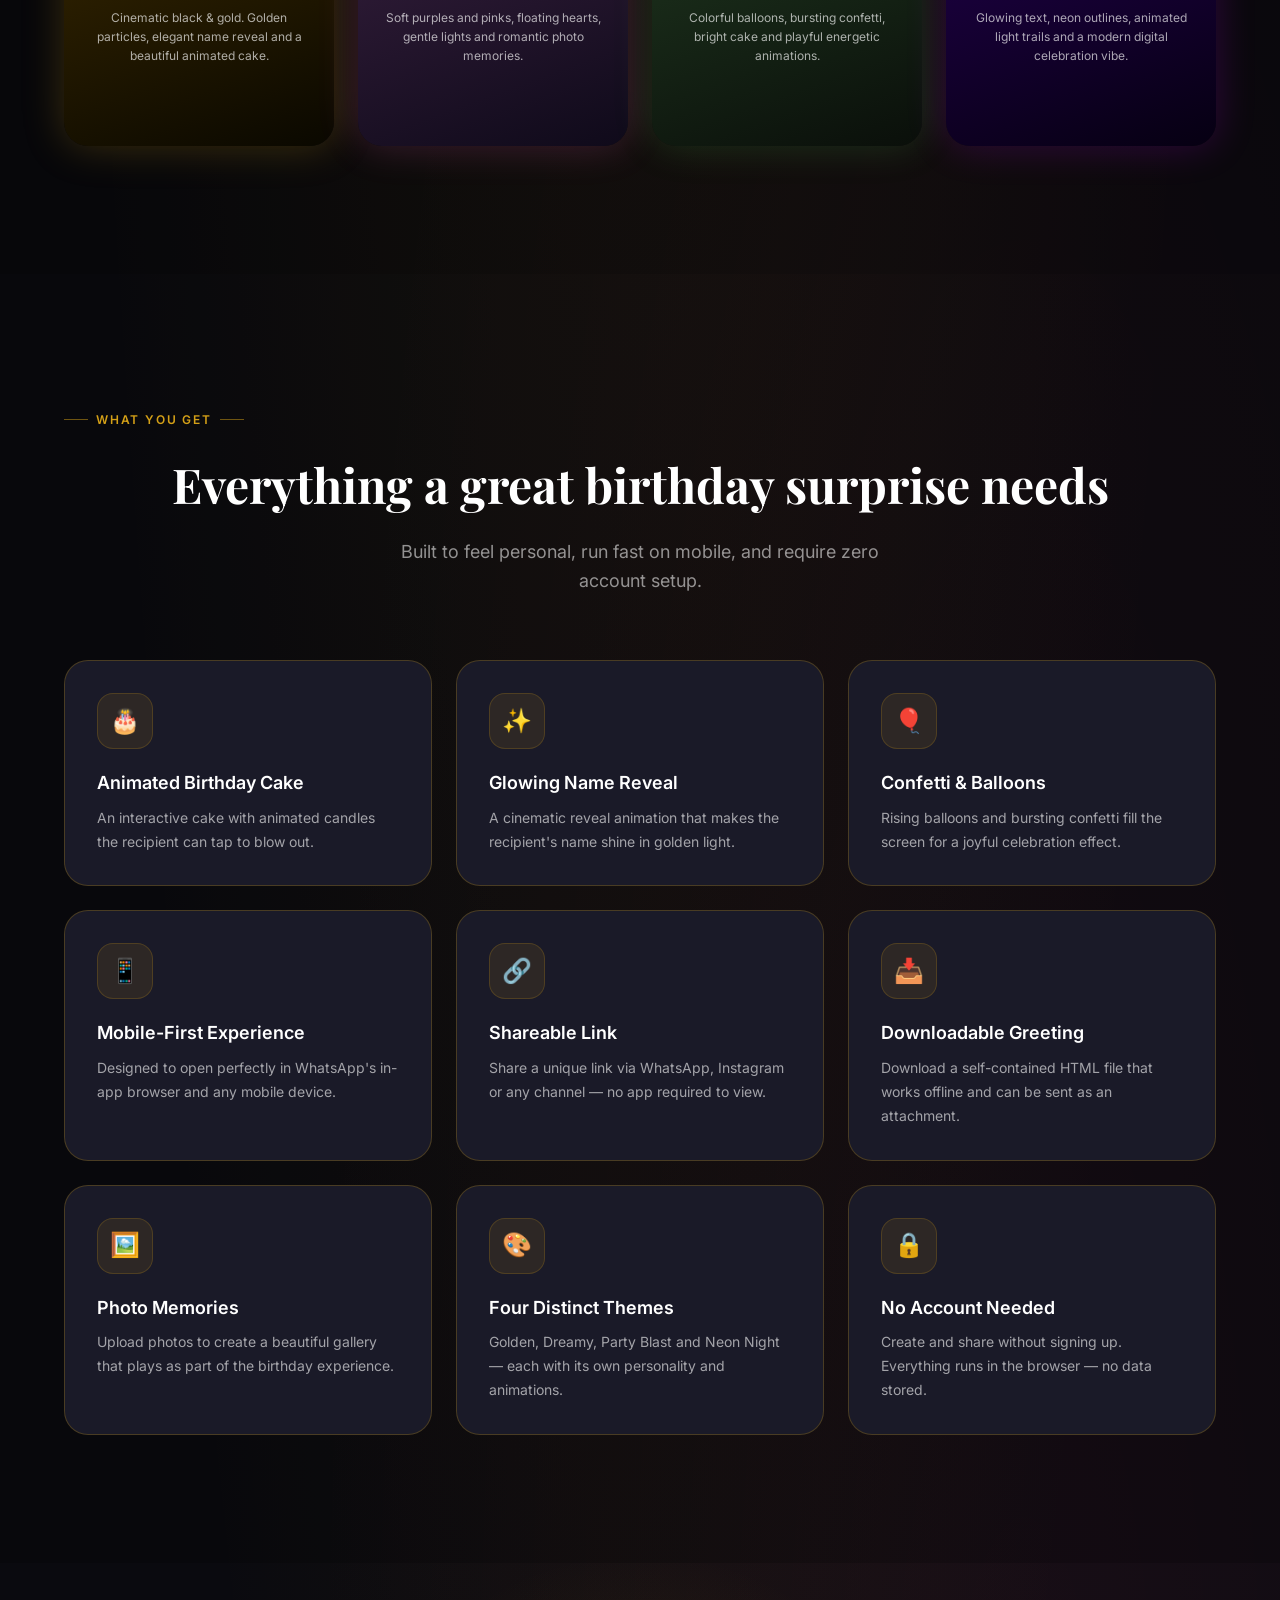
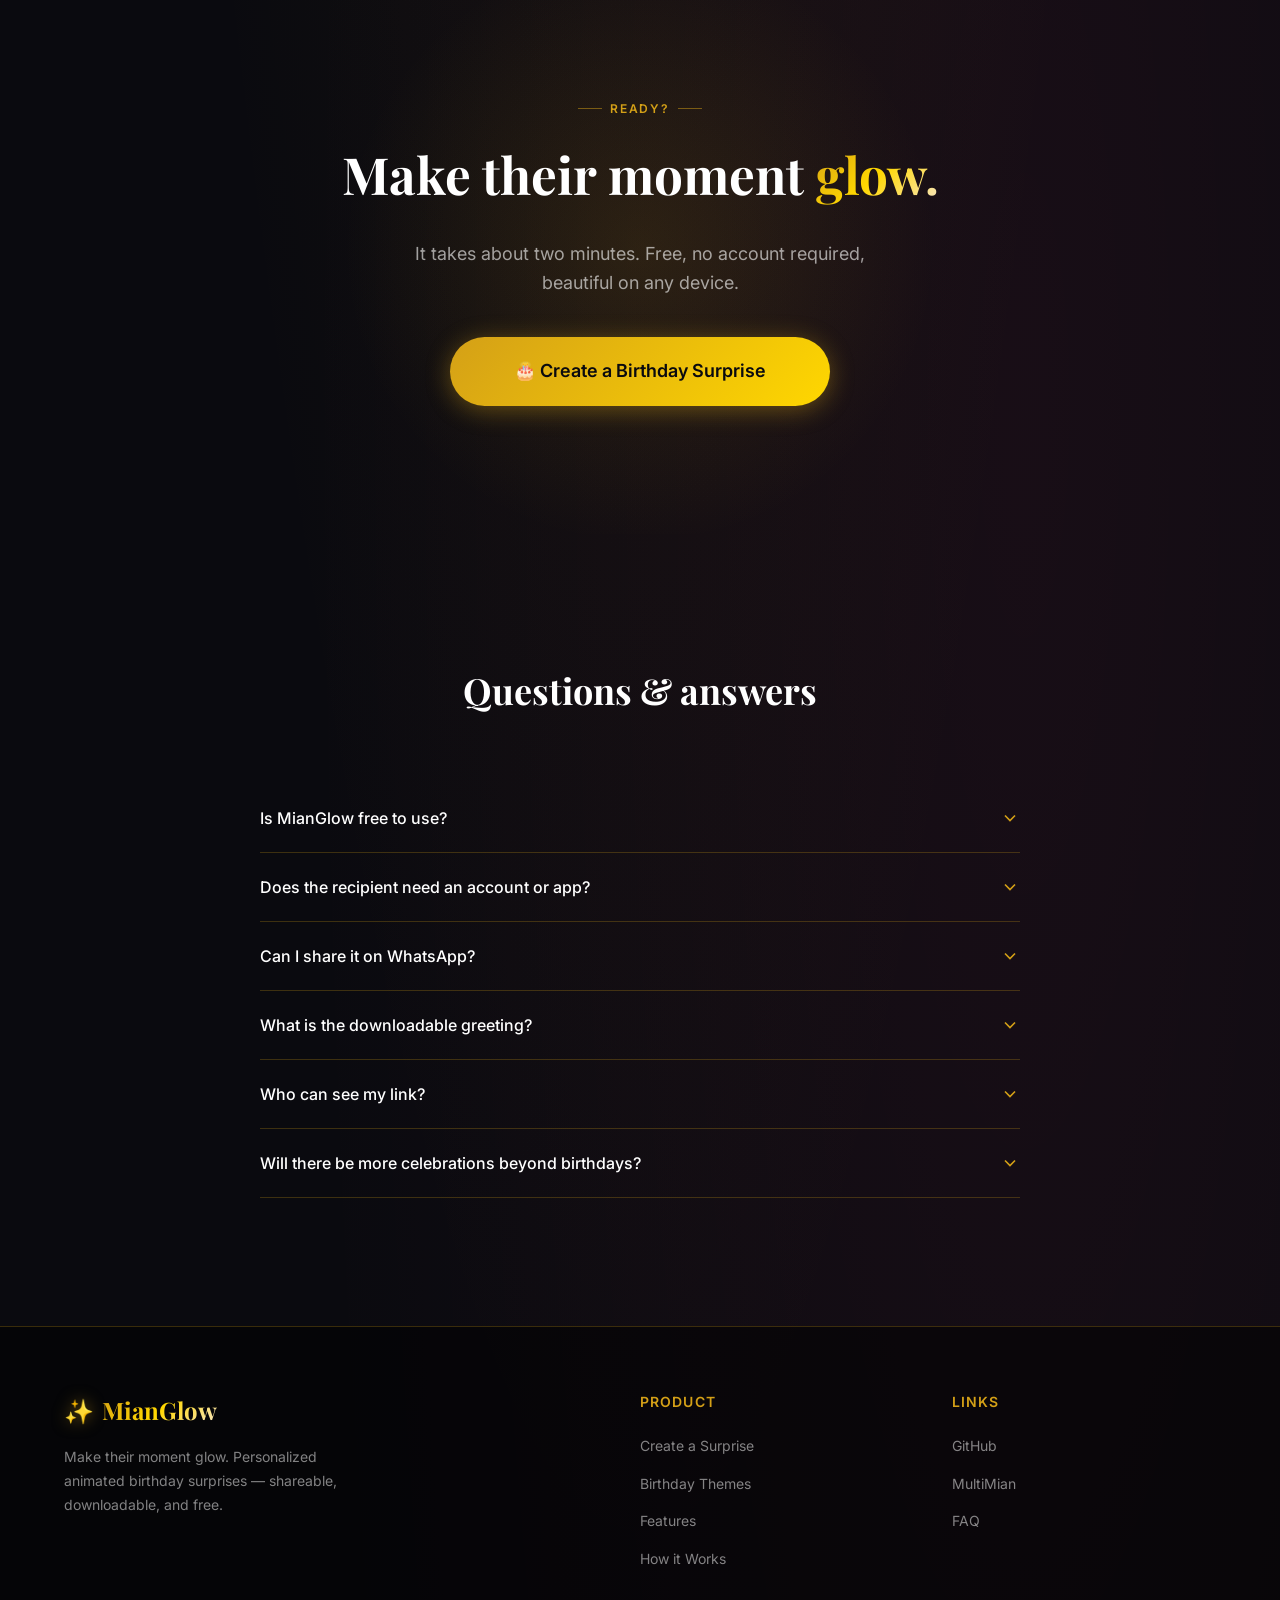
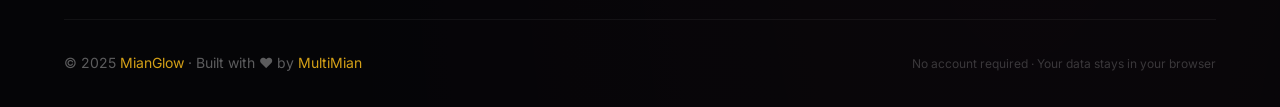
==== commit 52f22a19: "Phase 6: SEO, PWA, performance, sitemap, OG image SEO: - index.html: full meta tags (description, ke" ====
--- a/index.html
+++ b/index.html
@@ -3,21 +3,86 @@
 <head>
   <meta charset="UTF-8" />
   <meta name="viewport" content="width=device-width, initial-scale=1.0" />
-  <meta name="description" content="MianGlow — Create a personalized animated birthday surprise. Choose a theme, add their name and your message, then share a beautiful glowing link or download a greeting." />
-  <meta property="og:title" content="MianGlow — Make Their Birthday Unforgettable" />
-  <meta property="og:description" content="Create a personalized animated birthday surprise and share it in seconds." />
-  <meta property="og:type" content="website" />
+
+  <!-- Primary SEO -->
   <title>MianGlow — Make Their Birthday Unforgettable ✨</title>
-
-  <!-- Design tokens & global styles -->
+  <meta name="description" content="Create a personalized animated birthday surprise in minutes. Choose a beautiful theme, add their name and your message, then share a glowing link or download a greeting. Free, no account needed." />
+  <meta name="keywords" content="birthday surprise, animated birthday card, personalized birthday, birthday greeting, birthday link, birthday creator, MianGlow" />
+  <meta name="author" content="MultiMian" />
+  <meta name="robots" content="index, follow" />
+  <link rel="canonical" href="https://mianhassam96.github.io/MianGlow/" />
+
+  <!-- Open Graph (Facebook, WhatsApp, LinkedIn) -->
+  <meta property="og:type"        content="website" />
+  <meta property="og:url"         content="https://mianhassam96.github.io/MianGlow/" />
+  <meta property="og:title"       content="MianGlow — Make Their Birthday Unforgettable ✨" />
+  <meta property="og:description" content="Create a personalized animated birthday surprise. Share a glowing link or download a beautiful greeting. Free, no account needed." />
+  <meta property="og:image"       content="https://mianhassam96.github.io/MianGlow/assets/images/og-image.png" />
+  <meta property="og:image:width"  content="1200" />
+  <meta property="og:image:height" content="630" />
+  <meta property="og:image:alt"    content="MianGlow birthday surprise creator" />
+  <meta property="og:site_name"    content="MianGlow" />
+  <meta property="og:locale"       content="en_US" />
+
+  <!-- Twitter Card -->
+  <meta name="twitter:card"        content="summary_large_image" />
+  <meta name="twitter:title"       content="MianGlow — Make Their Birthday Unforgettable ✨" />
+  <meta name="twitter:description" content="Create a personalized animated birthday surprise. Share a glowing link or download a greeting. Free." />
+  <meta name="twitter:image"       content="https://mianhassam96.github.io/MianGlow/assets/images/og-image.png" />
+  <meta name="twitter:image:alt"   content="MianGlow birthday surprise creator" />
+
+  <!-- PWA / Mobile -->
+  <meta name="theme-color" content="#D4A017" />
+  <meta name="apple-mobile-web-app-capable" content="yes" />
+  <meta name="apple-mobile-web-app-status-bar-style" content="black-translucent" />
+  <meta name="apple-mobile-web-app-title" content="MianGlow" />
+  <link rel="manifest" href="manifest.json" />
+
+  <!-- Favicon -->
+  <link rel="icon" type="image/svg+xml" href="assets/icons/favicon.svg" />
+  <link rel="icon" type="image/png" sizes="32x32" href="assets/icons/icon-192.png" />
+  <link rel="apple-touch-icon" href="assets/icons/icon-192.png" />
+
+  <!-- Structured Data (JSON-LD) -->
+  <script type="application/ld+json">
+  {
+    "@context": "https://schema.org",
+    "@type": "WebApplication",
+    "name": "MianGlow",
+    "url": "https://mianhassam96.github.io/MianGlow/",
+    "description": "Create personalized animated birthday surprises. Choose a theme, add a name and message, share a glowing link or download a greeting.",
+    "applicationCategory": "EntertainmentApplication",
+    "operatingSystem": "Any",
+    "offers": {
+      "@type": "Offer",
+      "price": "0",
+      "priceCurrency": "USD"
+    },
+    "author": {
+      "@type": "Person",
+      "name": "MultiMian",
+      "url": "https://github.com/Mianhassam96"
+    },
+    "featureList": [
+      "Personalized animated birthday experience",
+      "Four beautiful themes",
+      "Shareable birthday link",
+      "Downloadable HTML greeting",
+      "Photo gallery",
+      "No account required"
+    ]
+  }
+  </script>
+
+  <!-- Preconnect for performance -->
+  <link rel="preconnect" href="https://fonts.googleapis.com" />
+  <link rel="preconnect" href="https://fonts.gstatic.com" crossorigin />
+
+  <!-- Critical CSS first, then fonts async -->
   <link rel="stylesheet" href="css/tokens.css" />
   <link rel="stylesheet" href="css/global.css" />
   <link rel="stylesheet" href="css/animations.css" />
   <link rel="stylesheet" href="css/landing.css" />
-
-  <!-- Google Fonts preconnect -->
-  <link rel="preconnect" href="https://fonts.googleapis.com" />
-  <link rel="preconnect" href="https://fonts.gstatic.com" crossorigin />
 </head>
 <body class="bg-gradient-radial">
 
@@ -437,7 +502,7 @@
     </div>
   </footer>
 
-  <!-- Scripts -->
-  <script src="js/app.js"></script>
+  <!-- Scripts — deferred for performance -->
+  <script src="js/app.js" defer></script>
 </body>
 </html>
--- a/css/global.css
+++ b/css/global.css
@@ -194,3 +194,61 @@
   }
   html { scroll-behavior: auto; }
 }
+
+/* ============================================
+   Phase 5 — Mobile QA, Accessibility, Performance
+   ============================================ */
+
+/* ---- Touch targets (mobile) ---- */
+@media (hover: none) and (pointer: coarse) {
+  .btn { min-height: 48px; padding-top: var(--space-3); padding-bottom: var(--space-3); }
+  .faq-question { min-height: 48px; }
+  .effect-toggle-card, .theme-option-card { min-height: 72px; }
+}
+
+/* ---- Prevent text size inflate on iOS ---- */
+html { -webkit-text-size-adjust: 100%; text-size-adjust: 100%; }
+
+/* ---- Safe area insets (iPhone notch) ---- */
+.creator-topbar, .nav { padding-left: max(var(--space-6), env(safe-area-inset-left)); padding-right: max(var(--space-6), env(safe-area-inset-right)); }
+.creator-body, .container { padding-left: max(var(--space-6), env(safe-area-inset-left)); padding-right: max(var(--space-6), env(safe-area-inset-right)); }
+
+/* ---- Loading skeleton ---- */
+.skeleton {
+  background: linear-gradient(90deg, rgba(255,255,255,0.04) 25%, rgba(255,255,255,0.08) 50%, rgba(255,255,255,0.04) 75%);
+  background-size: 200% 100%;
+  animation: shimmer 1.5s infinite;
+  border-radius: var(--radius-md);
+}
+
+/* ---- Error state ---- */
+.error-banner {
+  background: rgba(255,107,107,0.12);
+  border: 1px solid rgba(255,107,107,0.4);
+  border-radius: var(--radius-lg);
+  padding: var(--space-4) var(--space-5);
+  font-size: var(--text-sm);
+  color: var(--color-coral);
+  display: none;
+  gap: var(--space-3);
+  align-items: center;
+}
+.error-banner.visible { display: flex; }
+
+/* ---- Smooth image load ---- */
+img { transition: opacity var(--transition-base); }
+img[loading] { opacity: 0; }
+img.loaded   { opacity: 1; }
+
+/* ---- Overflow fix on very small screens ---- */
+@media (max-width: 360px) {
+  .btn { font-size: var(--text-sm); padding-left: var(--space-5); padding-right: var(--space-5); }
+  .hero-headline { font-size: var(--text-3xl); }
+  .step-heading h2 { font-size: var(--text-2xl); }
+}
+
+/* ---- High contrast mode ---- */
+@media (forced-colors: active) {
+  .btn-primary { background: ButtonText; color: ButtonFace; border: 2px solid ButtonText; }
+  .text-gold { -webkit-text-fill-color: unset; color: ButtonText; background: none; }
+}
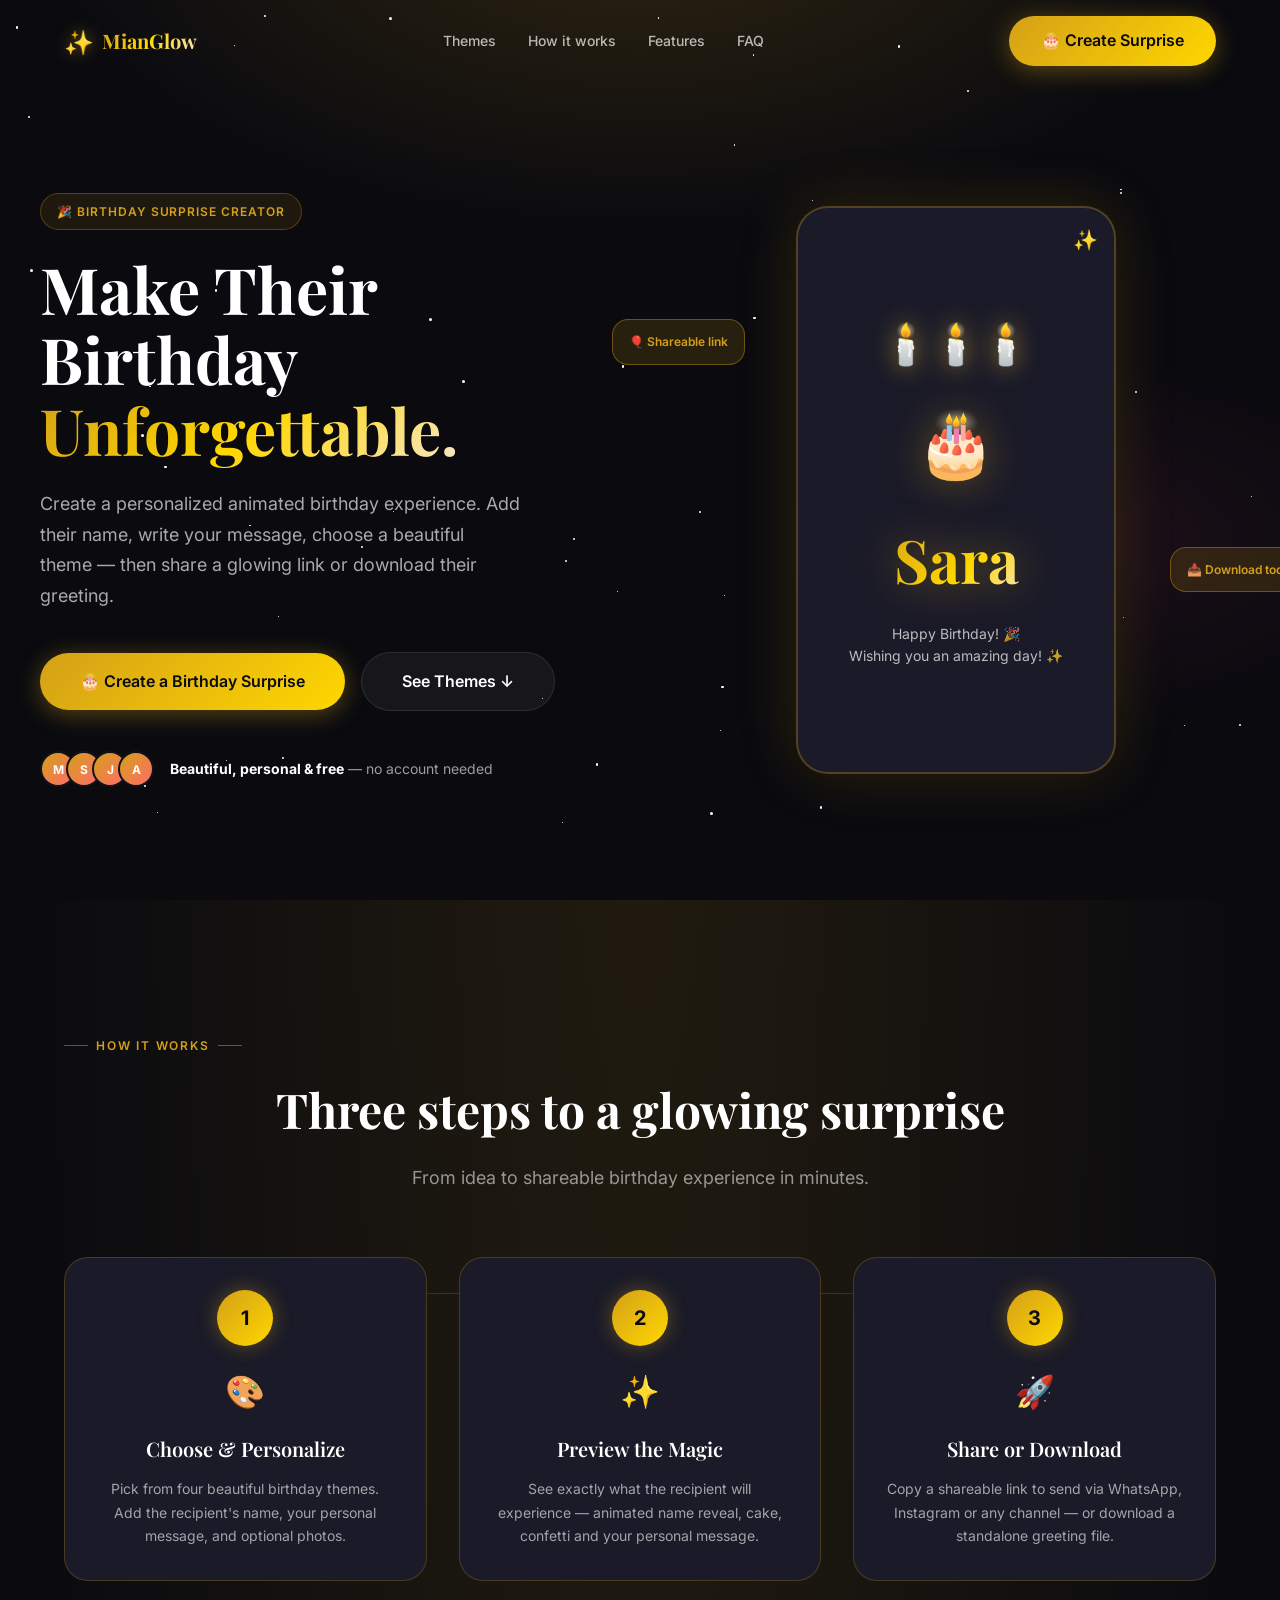
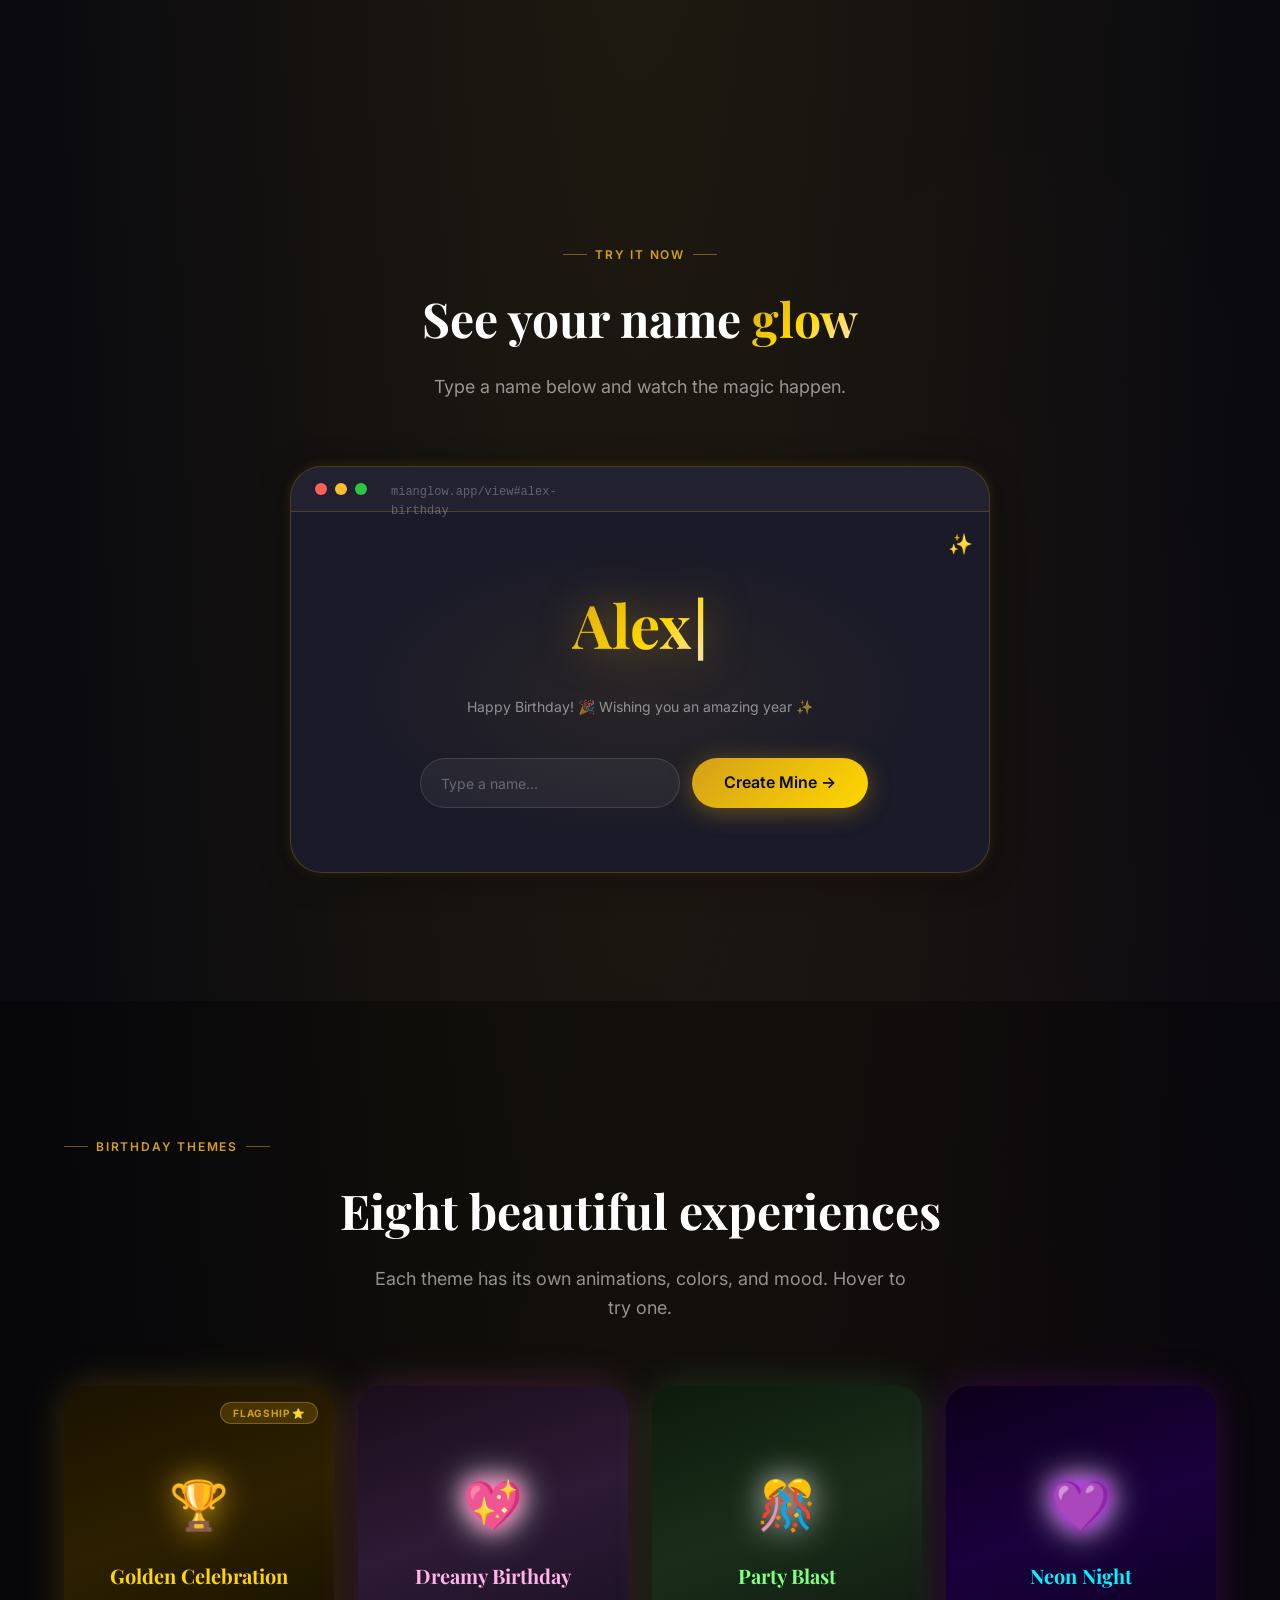
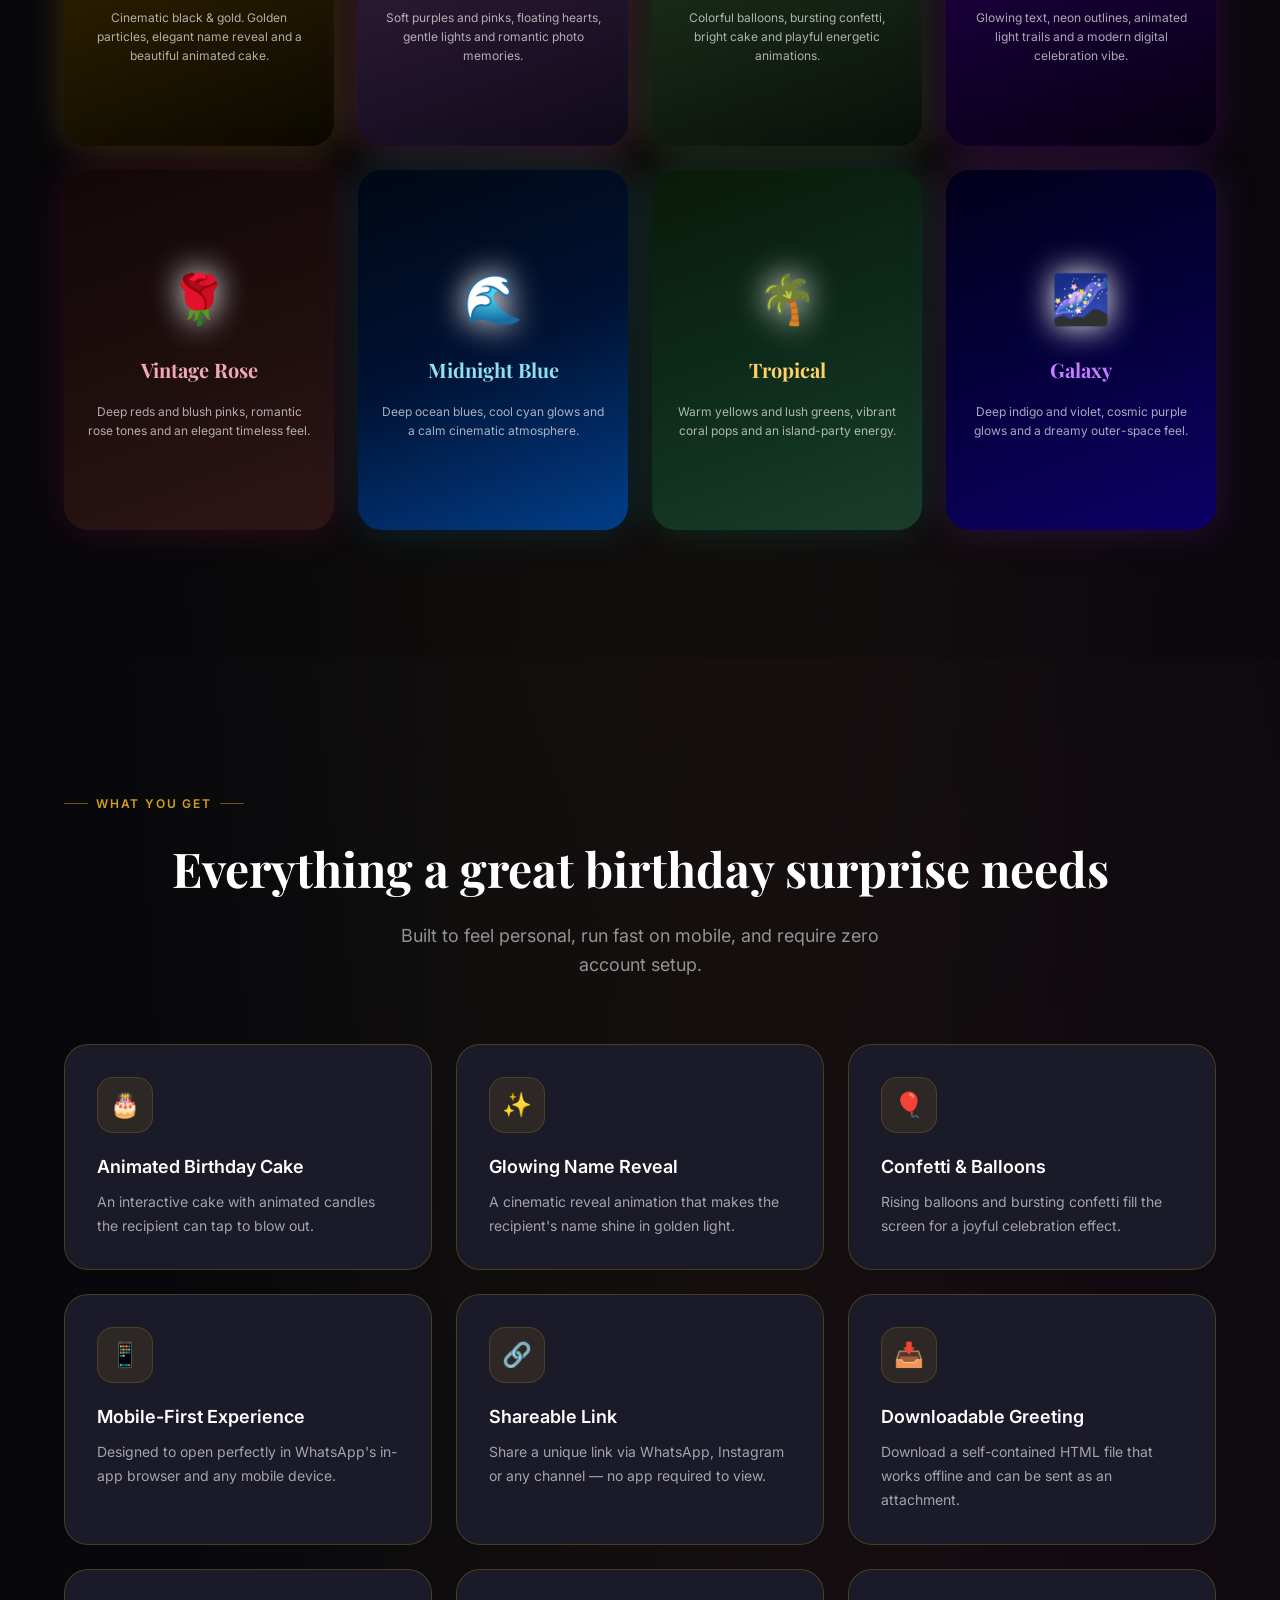
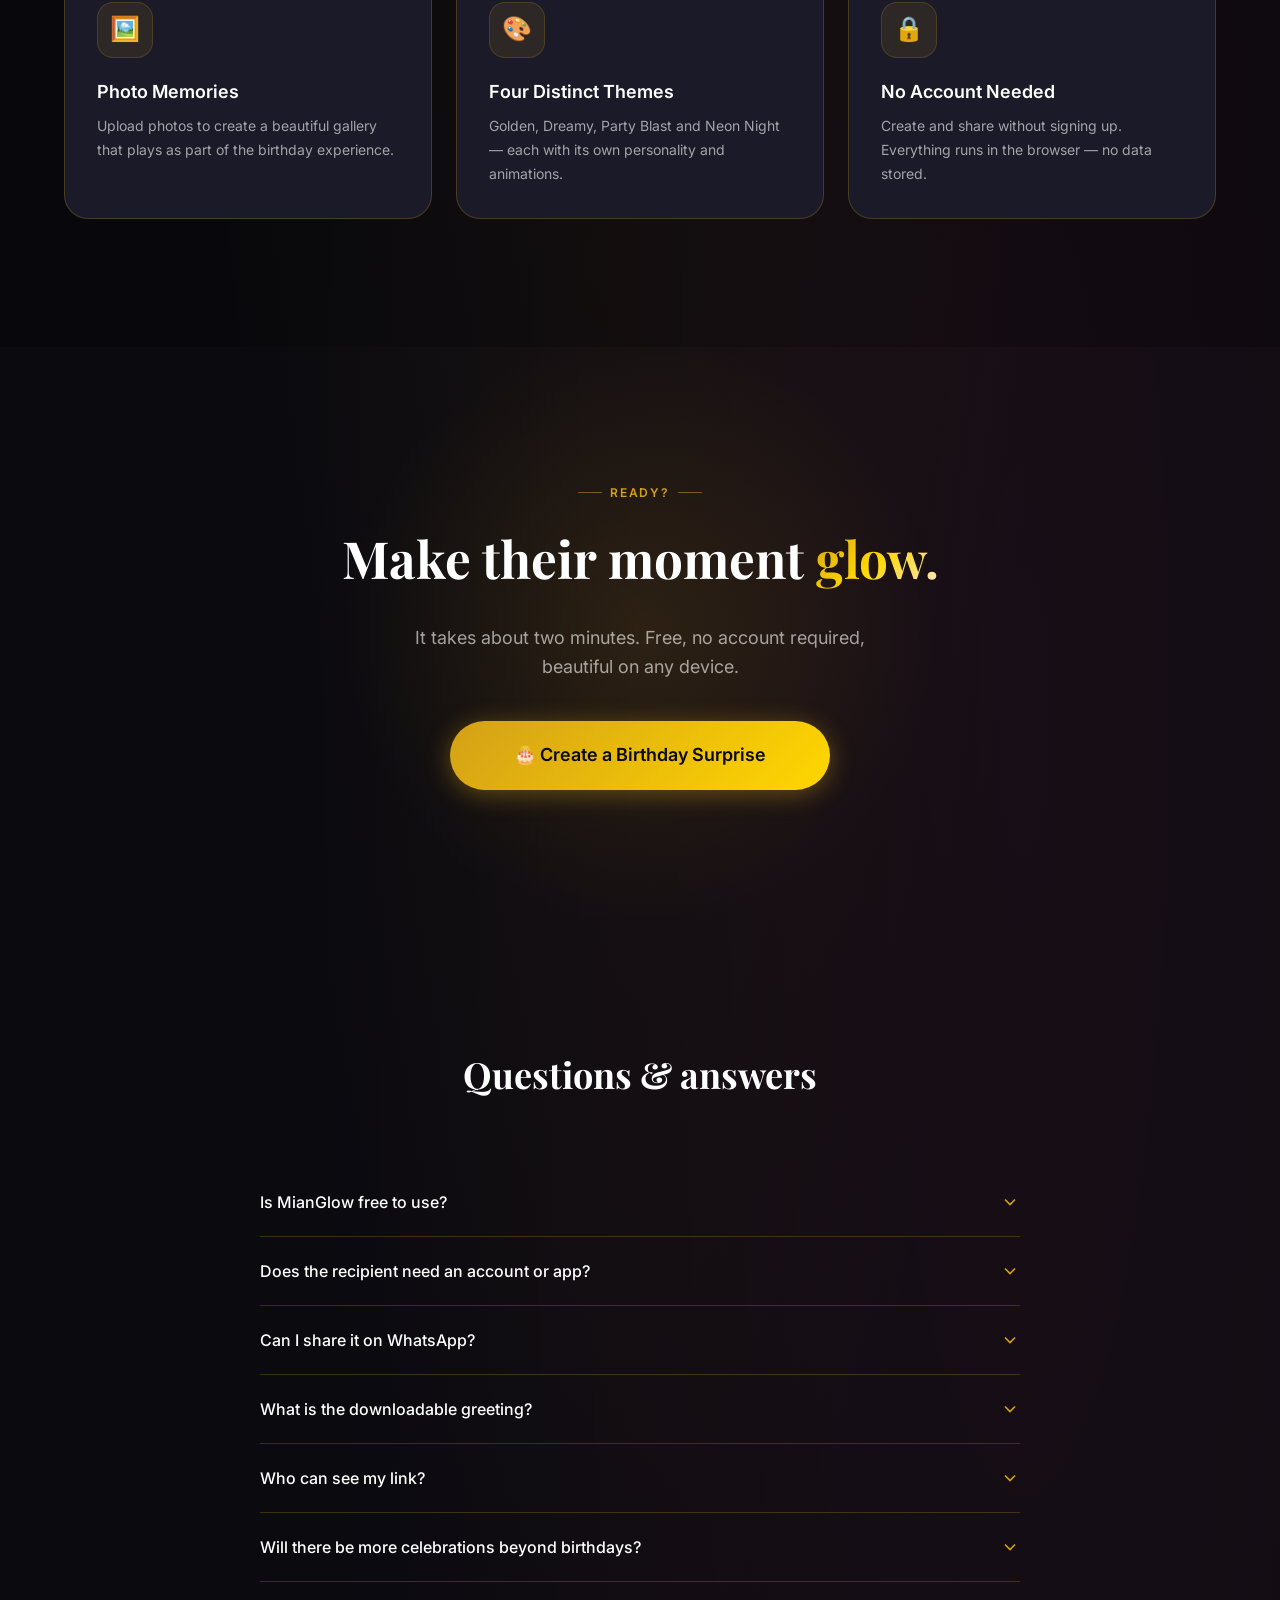
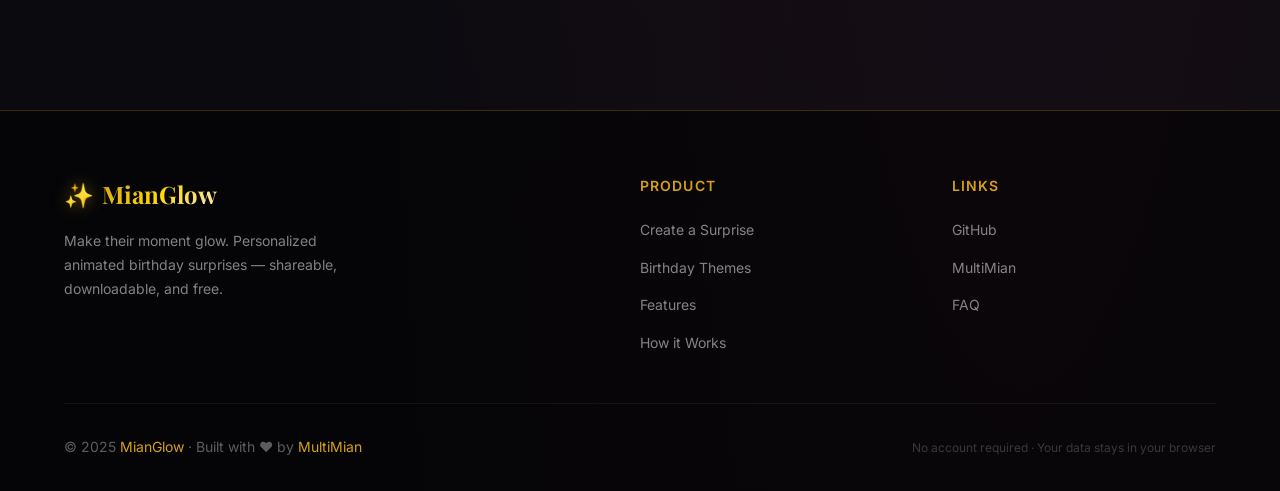
==== commit 5eae76b0: "Step 1: 4 new themes (Vintage Rose, Midnight Blue, Tropical, Galaxy) - css/themes.css: added vintage" ====
--- a/index.html
+++ b/index.html
@@ -253,7 +253,7 @@
   <section class="themes-section" id="themes" aria-labelledby="themes-heading">
     <div class="container">
       <div class="section-label reveal">Birthday Themes</div>
-      <h2 id="themes-heading" class="reveal">Four beautiful experiences</h2>
+      <h2 id="themes-heading" class="reveal">Eight beautiful experiences</h2>
       <p class="section-subtitle reveal">Each theme has its own animations, colors, and mood. Hover to try one.</p>
 
       <div class="themes-grid" role="list">
@@ -297,6 +297,50 @@
             <div class="theme-emoji">💜</div>
             <h3>Neon Night</h3>
             <p>Glowing text, neon outlines, animated light trails and a modern digital celebration vibe.</p>
+            <div class="theme-hover-overlay">
+              <a href="create.html" class="btn btn-primary" style="font-size:var(--text-sm);">Use this theme →</a>
+            </div>
+          </div>
+        </article>
+
+        <article class="theme-card vintage reveal delay-100" role="listitem" aria-label="Vintage Rose theme">
+          <div class="theme-preview">
+            <div class="theme-emoji">🌹</div>
+            <h3>Vintage Rose</h3>
+            <p>Deep reds and blush pinks, romantic rose tones and an elegant timeless feel.</p>
+            <div class="theme-hover-overlay">
+              <a href="create.html" class="btn btn-primary" style="font-size:var(--text-sm);">Use this theme →</a>
+            </div>
+          </div>
+        </article>
+
+        <article class="theme-card midnight reveal delay-200" role="listitem" aria-label="Midnight Blue theme">
+          <div class="theme-preview">
+            <div class="theme-emoji">🌊</div>
+            <h3>Midnight Blue</h3>
+            <p>Deep ocean blues, cool cyan glows and a calm cinematic atmosphere.</p>
+            <div class="theme-hover-overlay">
+              <a href="create.html" class="btn btn-primary" style="font-size:var(--text-sm);">Use this theme →</a>
+            </div>
+          </div>
+        </article>
+
+        <article class="theme-card tropical reveal delay-300" role="listitem" aria-label="Tropical theme">
+          <div class="theme-preview">
+            <div class="theme-emoji">🌴</div>
+            <h3>Tropical</h3>
+            <p>Warm yellows and lush greens, vibrant coral pops and an island-party energy.</p>
+            <div class="theme-hover-overlay">
+              <a href="create.html" class="btn btn-primary" style="font-size:var(--text-sm);">Use this theme →</a>
+            </div>
+          </div>
+        </article>
+
+        <article class="theme-card galaxy reveal delay-400" role="listitem" aria-label="Galaxy theme">
+          <div class="theme-preview">
+            <div class="theme-emoji">🌌</div>
+            <h3>Galaxy</h3>
+            <p>Deep indigo and violet, cosmic purple glows and a dreamy outer-space feel.</p>
             <div class="theme-hover-overlay">
               <a href="create.html" class="btn btn-primary" style="font-size:var(--text-sm);">Use this theme →</a>
             </div>
--- a/css/landing.css
+++ b/css/landing.css
@@ -903,3 +903,31 @@
   .hero-actions .btn { width: 100%; }
   .demo-input-row { flex-direction: column; }
 }
+
+/* ---- New theme card backgrounds (Phase 7) ---- */
+.theme-card.vintage {
+  background: linear-gradient(160deg, #120808, #1e0e0e, #2e1515);
+  box-shadow: 0 0 40px rgba(194,24,91,0.2);
+}
+.theme-card.midnight {
+  background: linear-gradient(160deg, #000814, #001233, #023e8a);
+  box-shadow: 0 0 40px rgba(0,150,199,0.2);
+}
+.theme-card.tropical {
+  background: linear-gradient(160deg, #0a1a0a, #0d2b1a, #1a3d2a);
+  box-shadow: 0 0 40px rgba(6,214,160,0.15);
+}
+.theme-card.galaxy {
+  background: linear-gradient(160deg, #02001a, #05003d, #0d0066);
+  box-shadow: 0 0 40px rgba(123,47,190,0.25);
+}
+
+.theme-card.vintage .theme-preview h3  { color: #F4A7B9; }
+.theme-card.midnight .theme-preview h3 { color: #90E0EF; }
+.theme-card.tropical .theme-preview h3 { color: #FFD166; }
+.theme-card.galaxy .theme-preview h3   { color: #C77DFF; }
+
+/* Make grid 4-column on wide, 2-column on tablet for 8 themes */
+@media (min-width: 1025px) {
+  .themes-grid { grid-template-columns: repeat(4, 1fr); }
+}
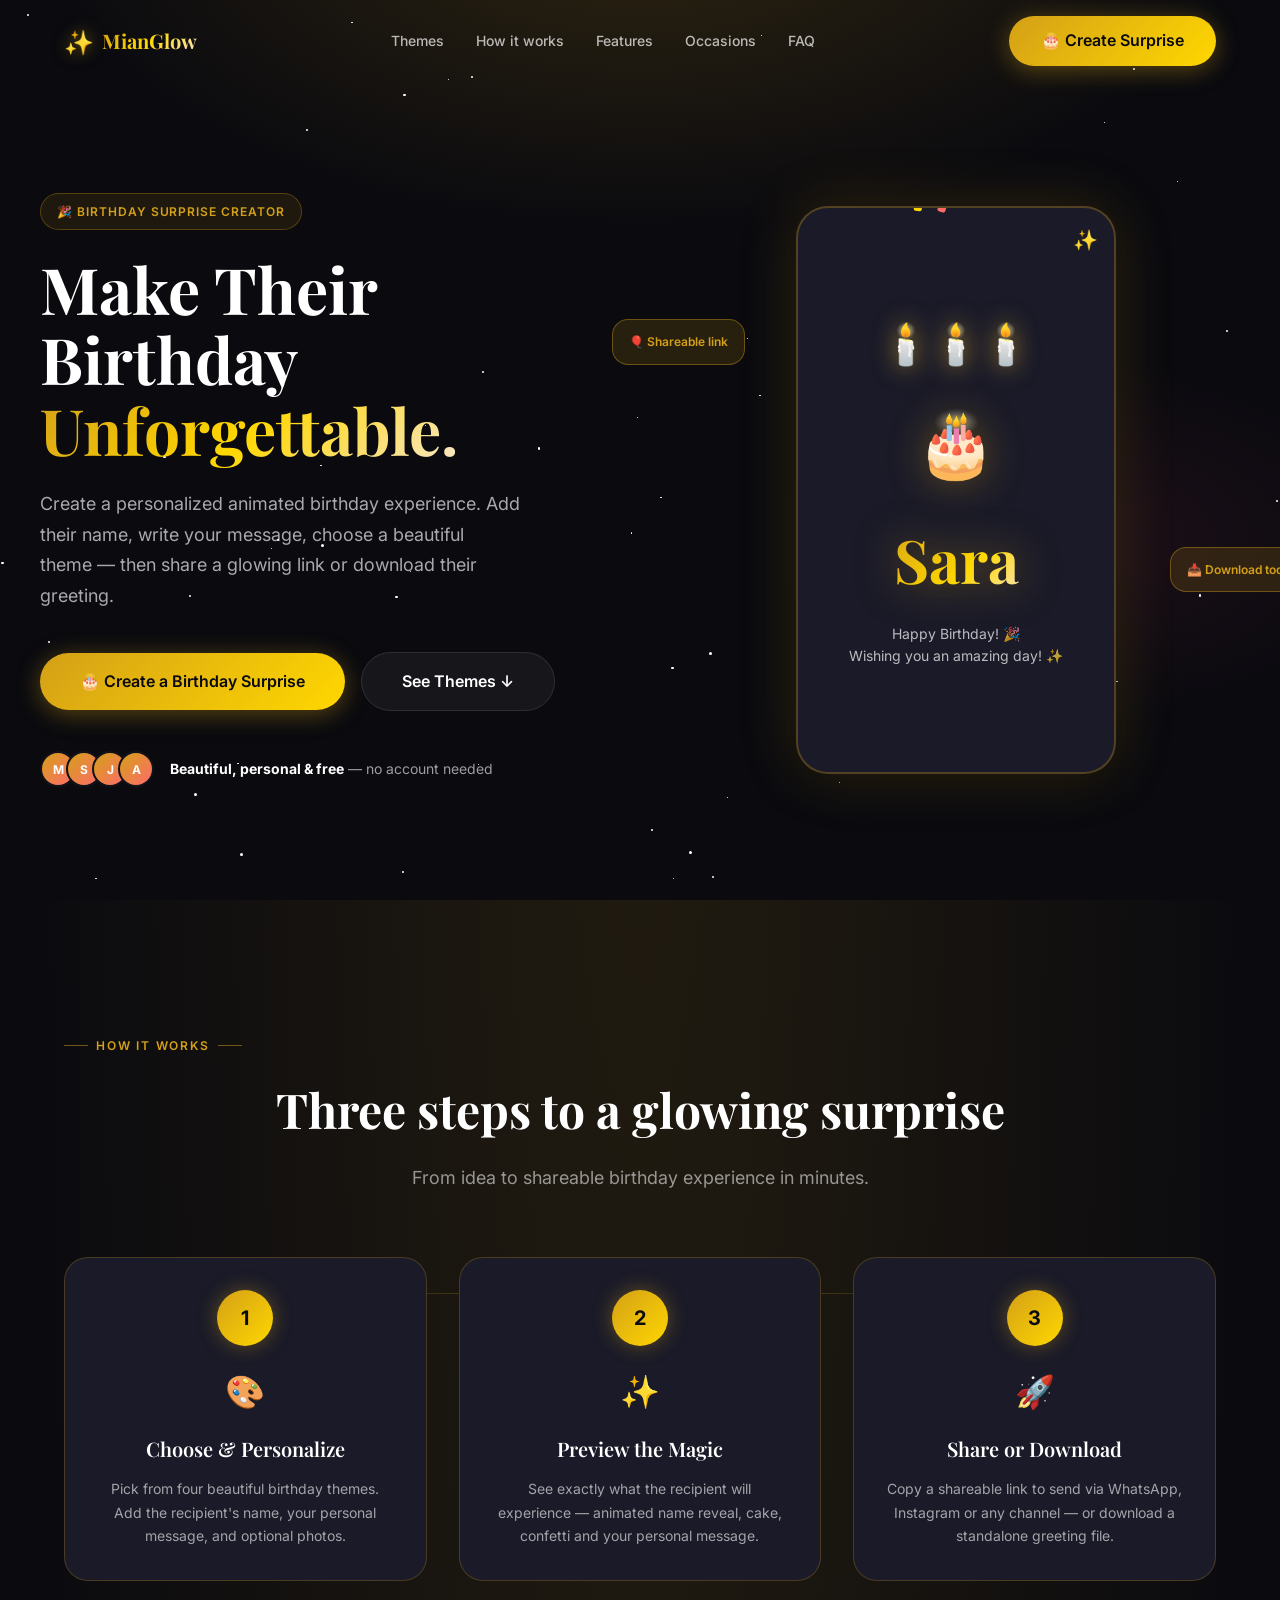
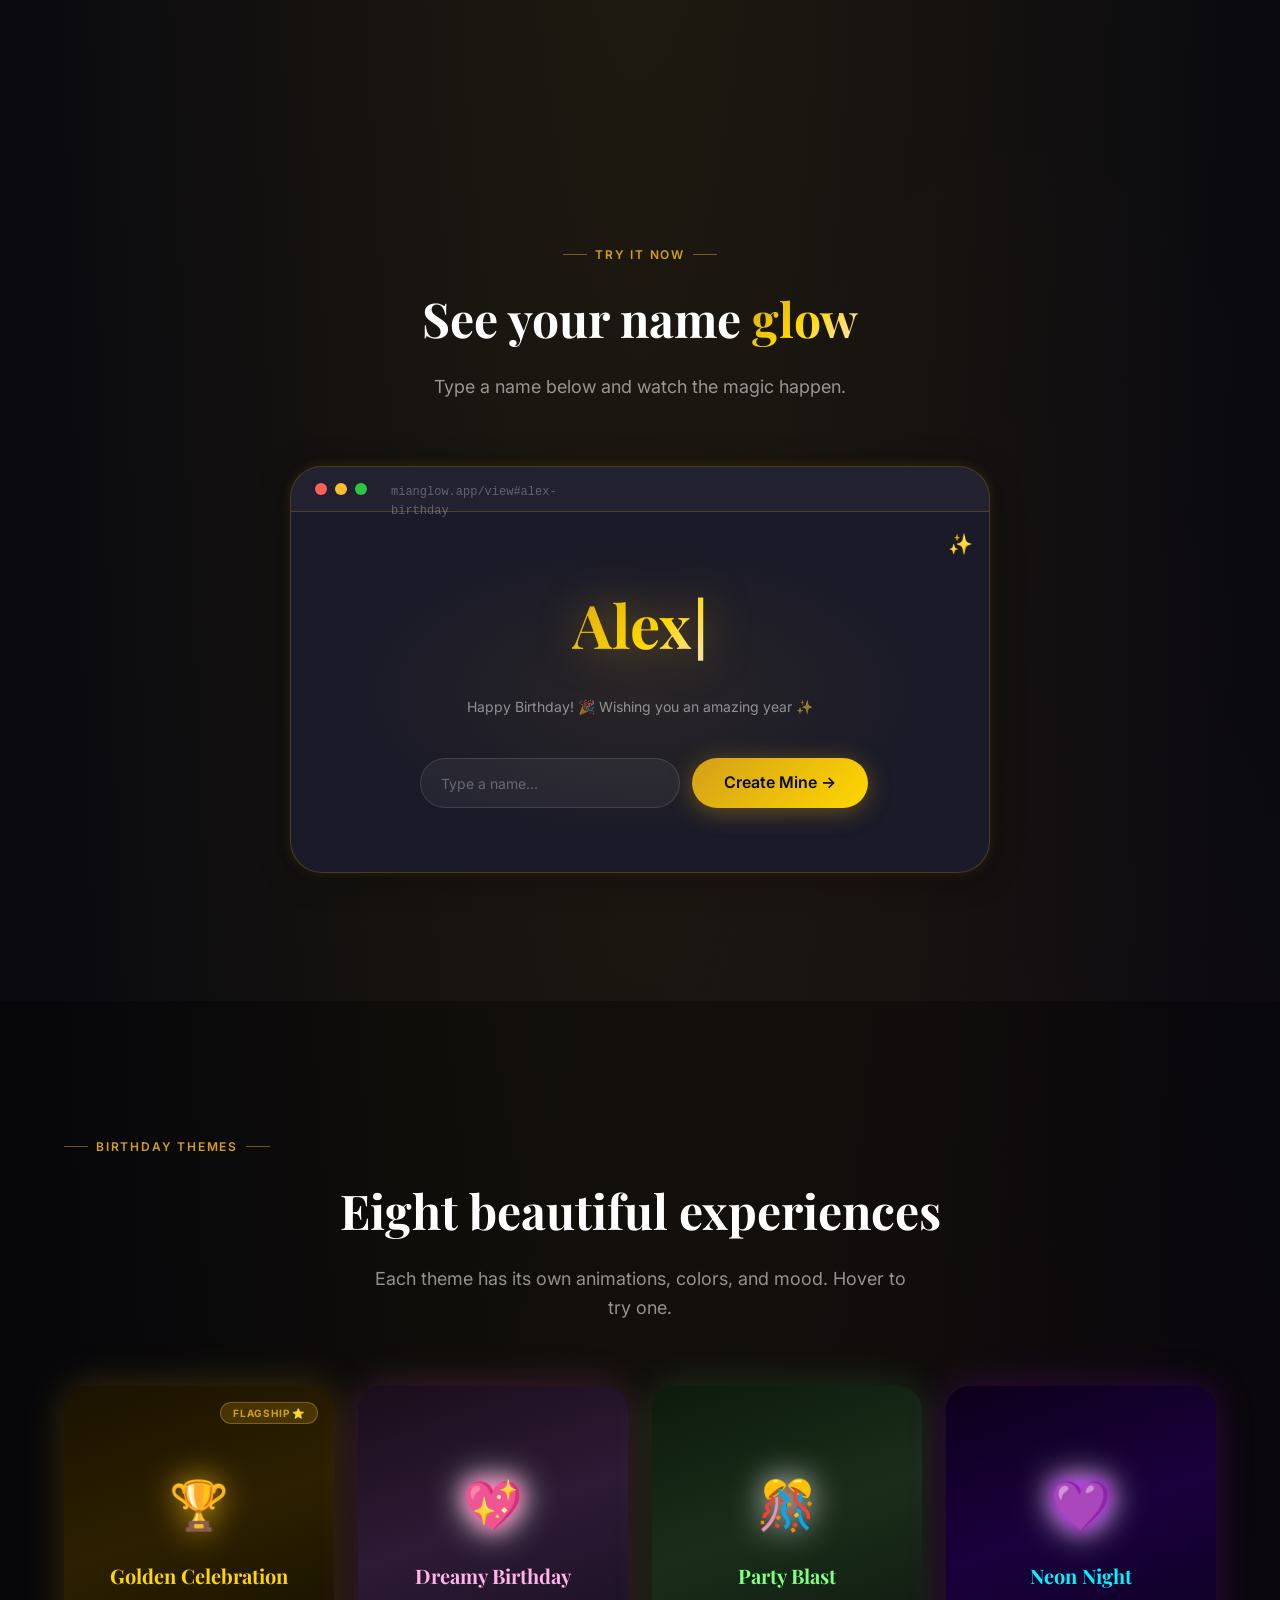
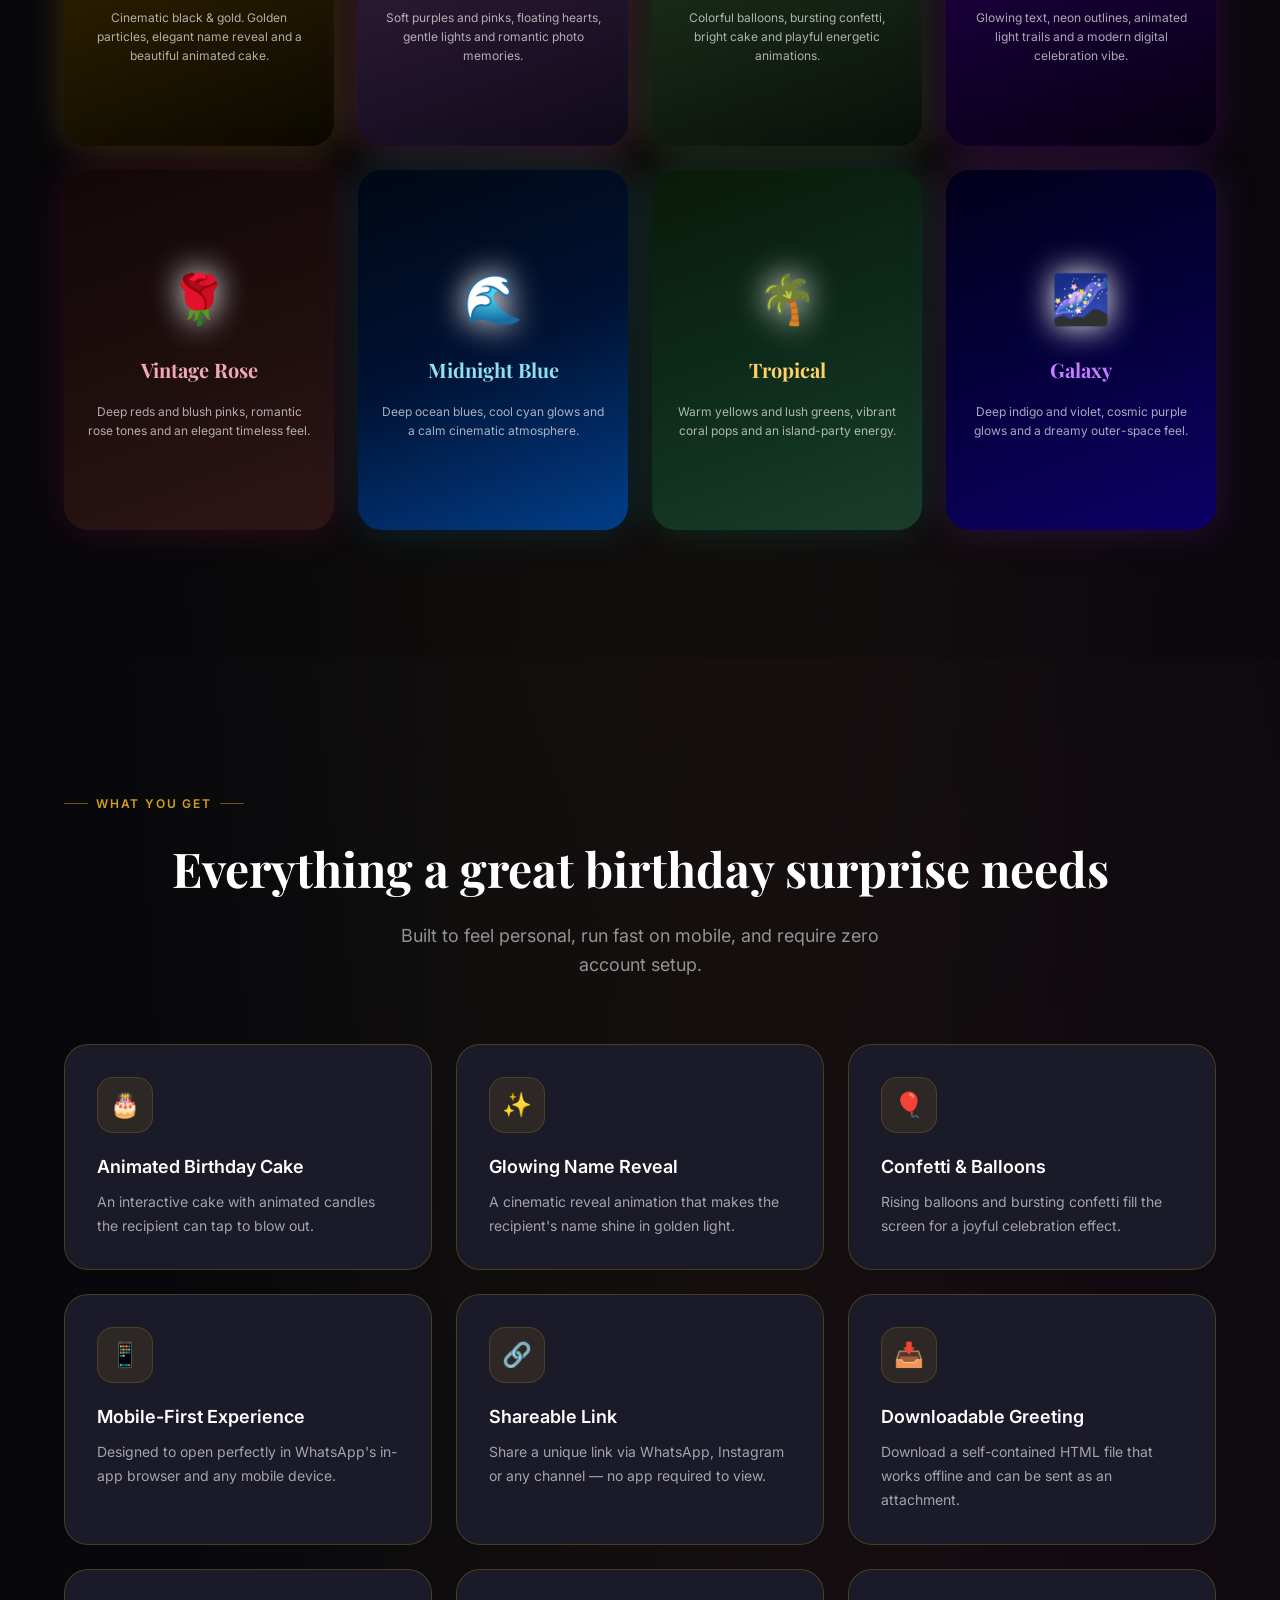
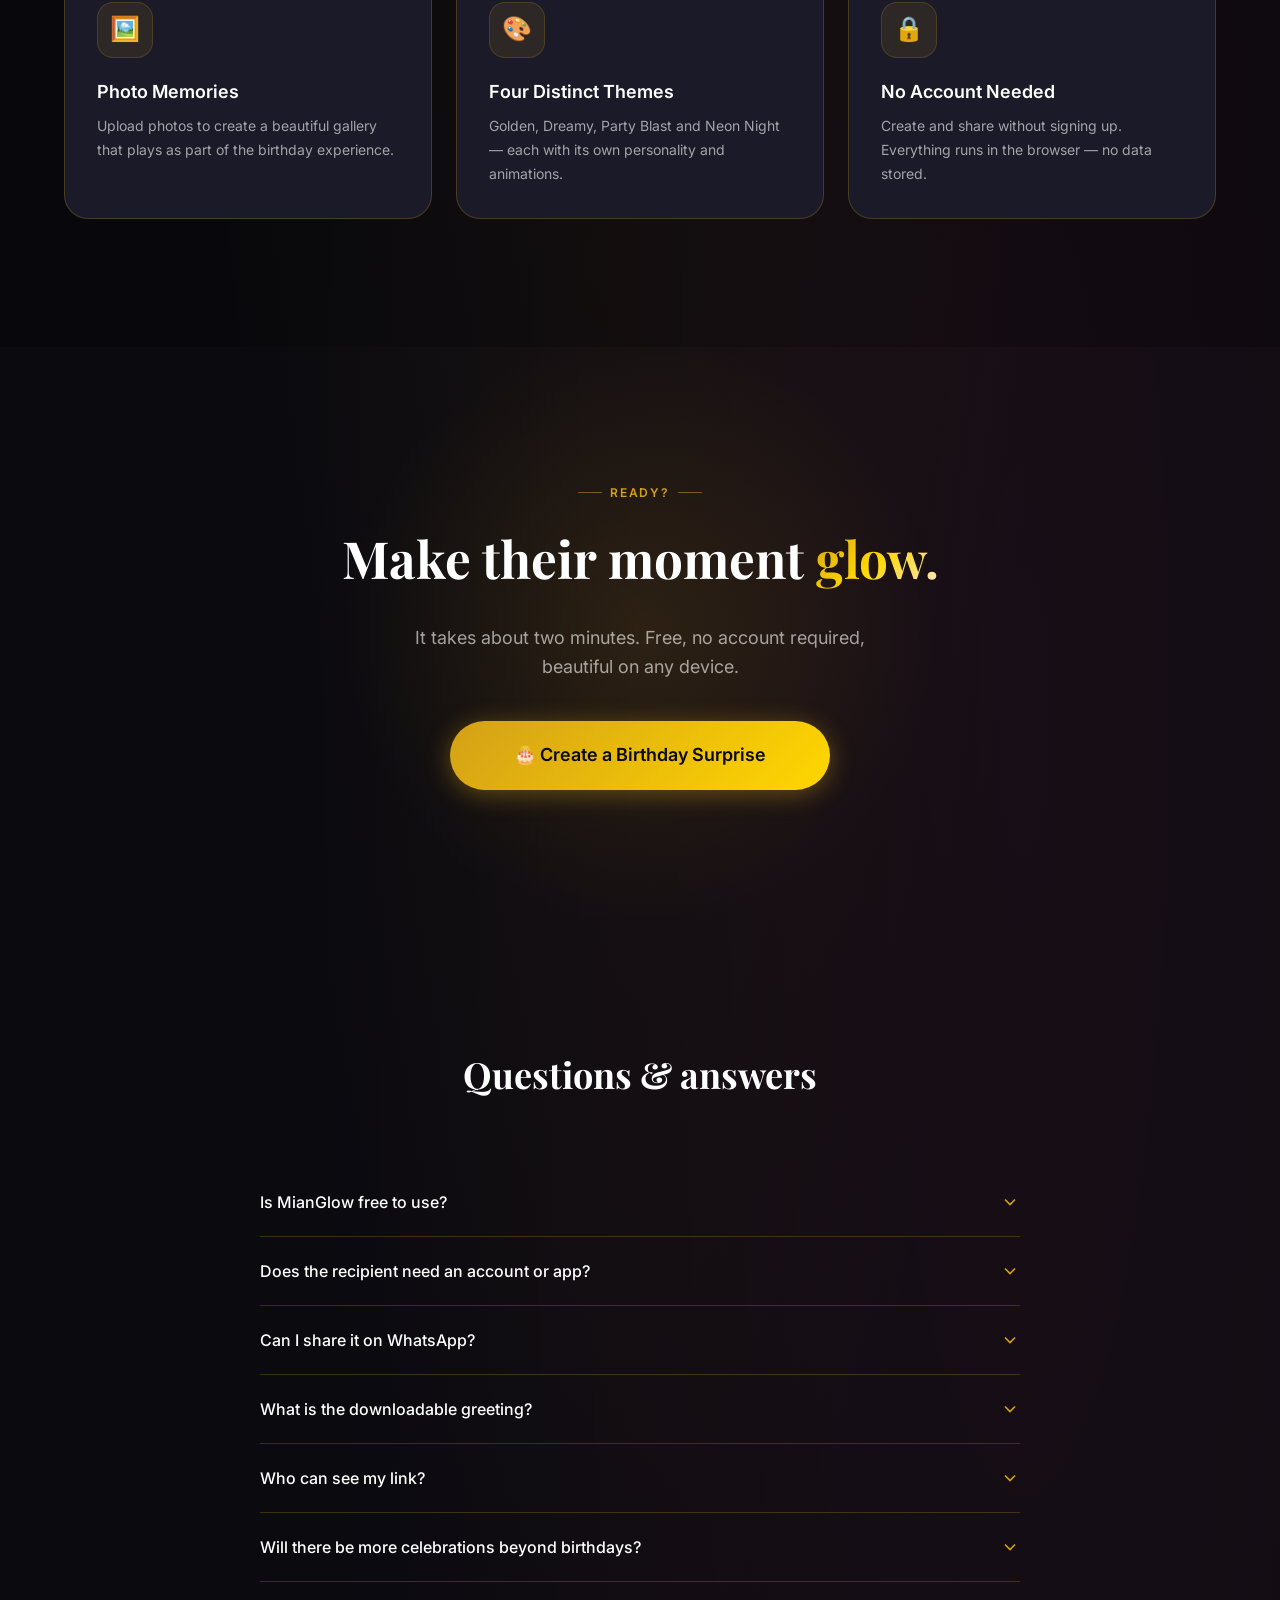
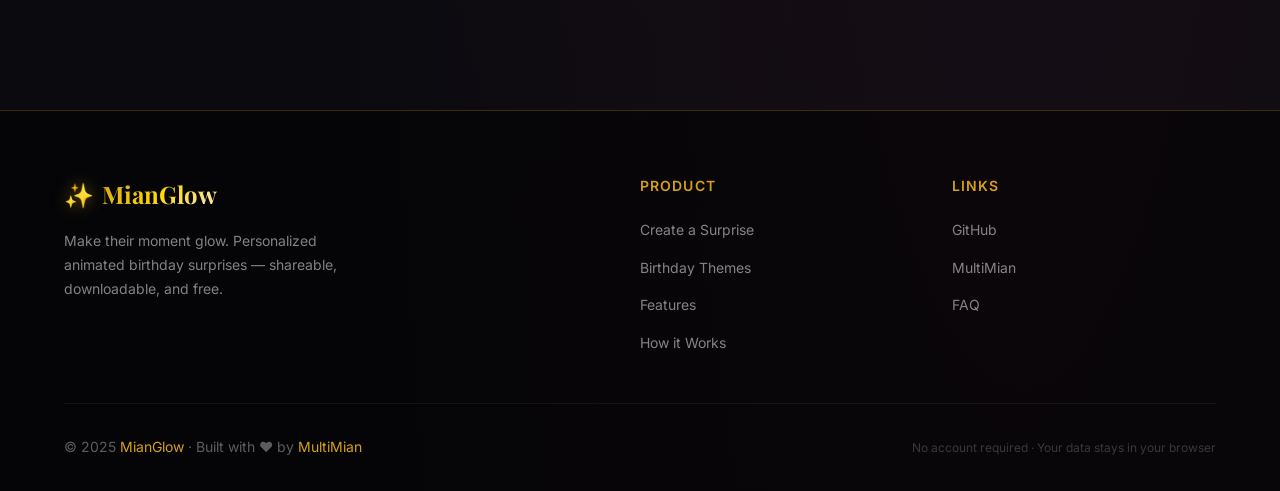
==== commit 0a5ccd3f: "Step 3: Multiple celebrations (Anniversary, Graduation, Eid, Christmas) - js/celebrations.js: 5 cele" ====
--- a/index.html
+++ b/index.html
@@ -100,6 +100,7 @@
         <li><a href="#themes">Themes</a></li>
         <li><a href="#how-it-works">How it works</a></li>
         <li><a href="#features">Features</a></li>
+        <li><a href="celebrate.html">Occasions</a></li>
         <li><a href="#faq">FAQ</a></li>
       </ul>
 
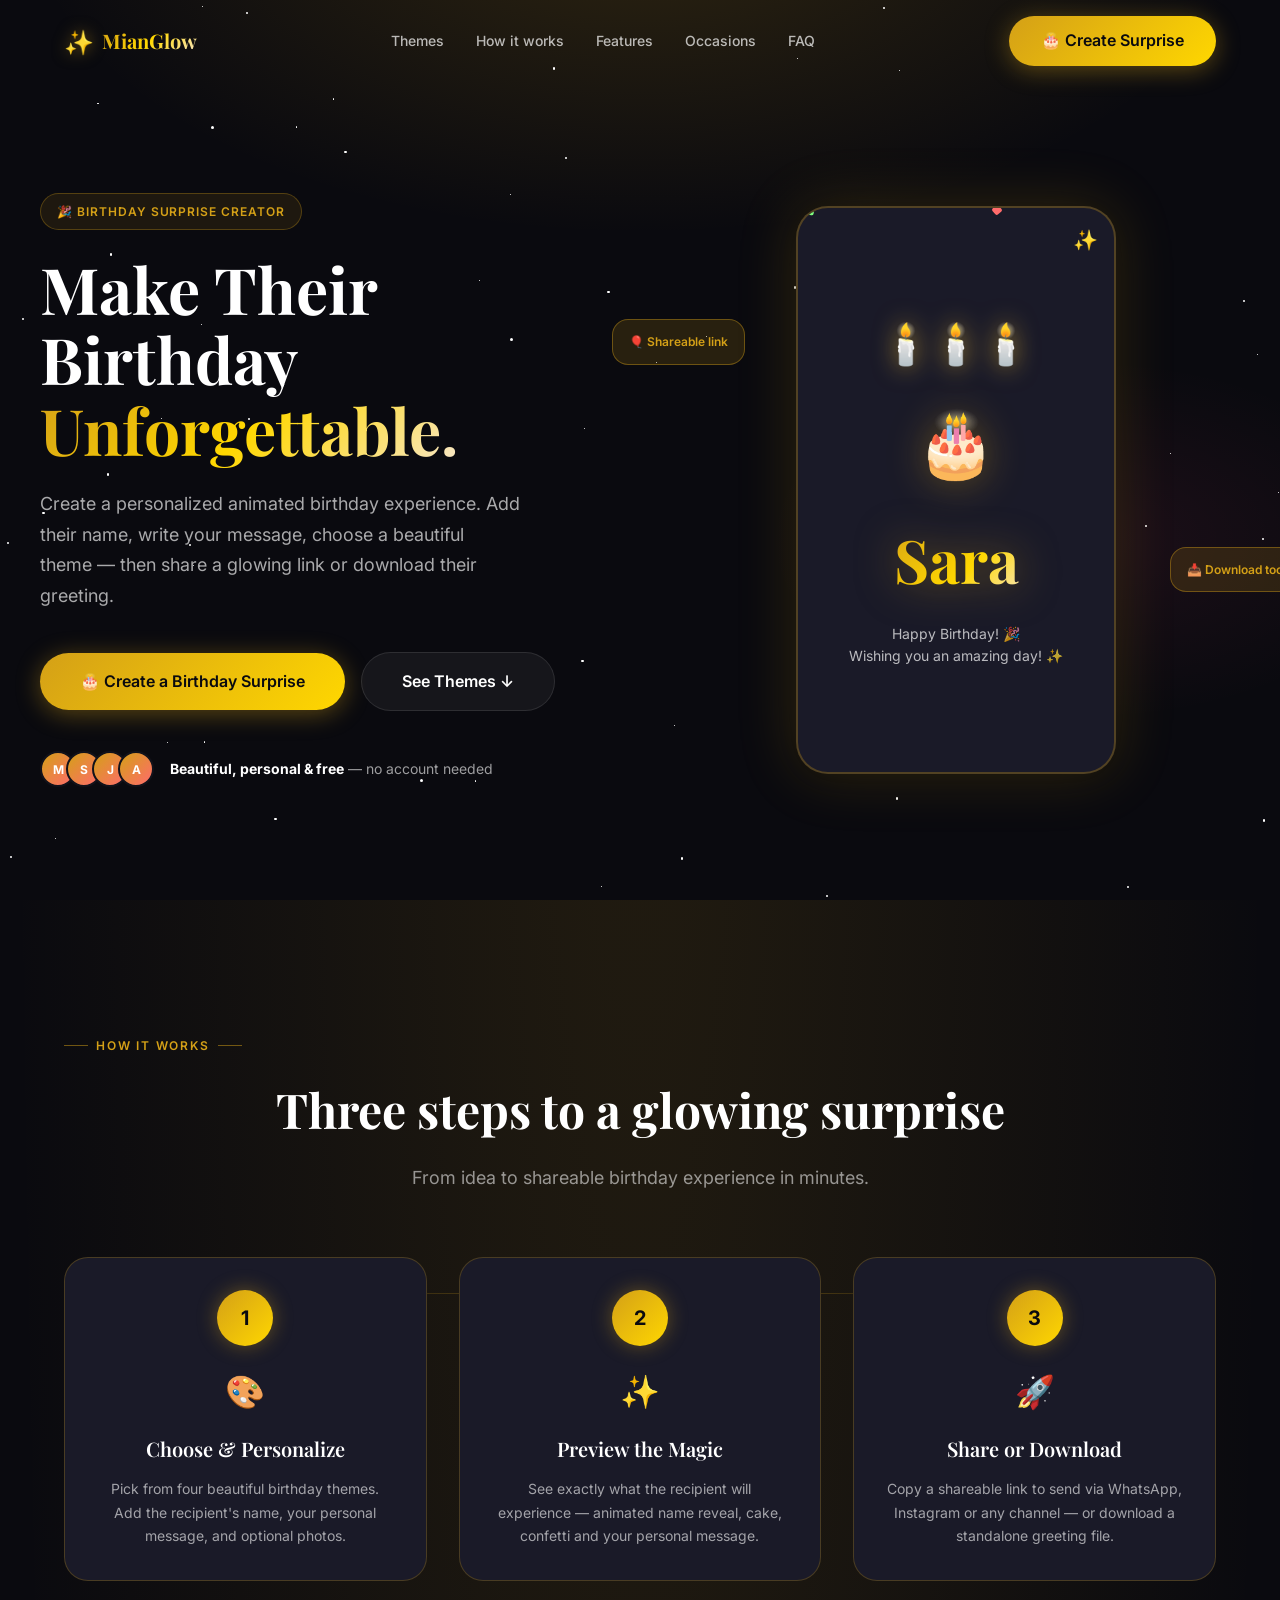
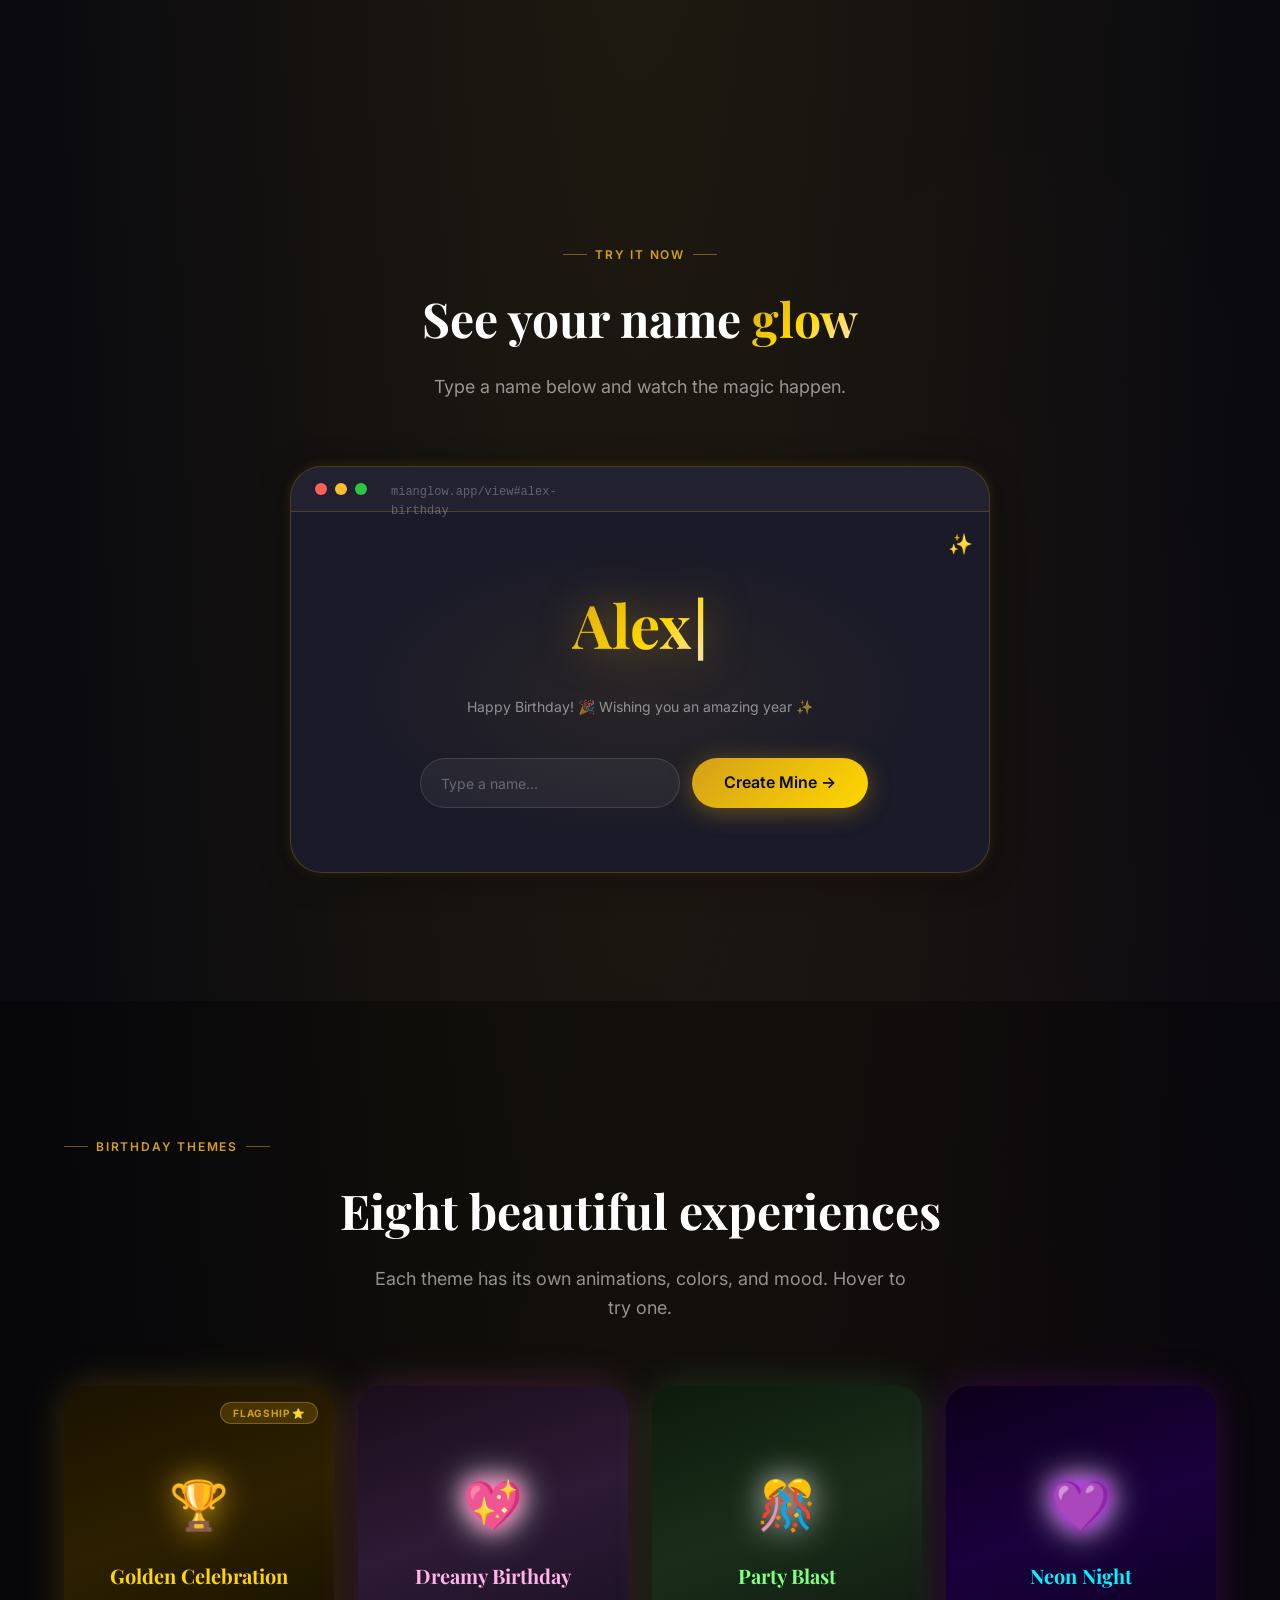
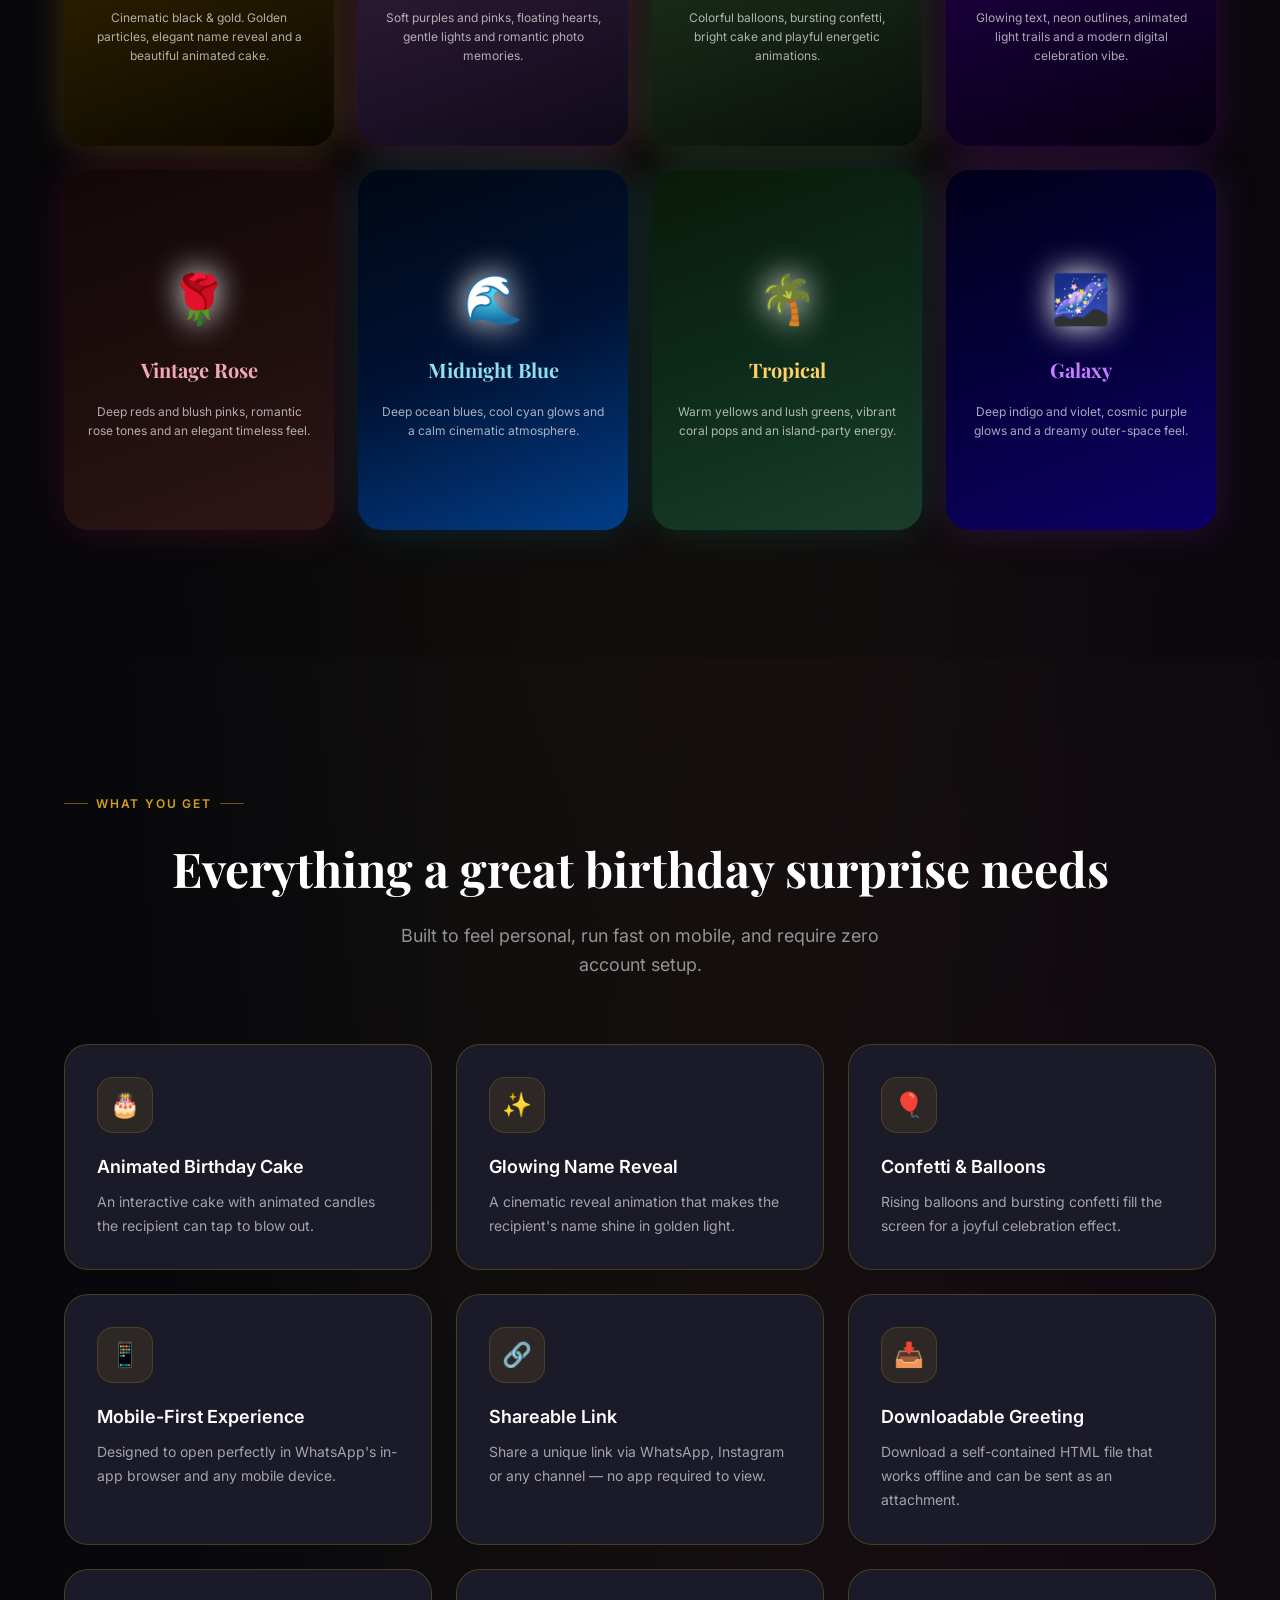
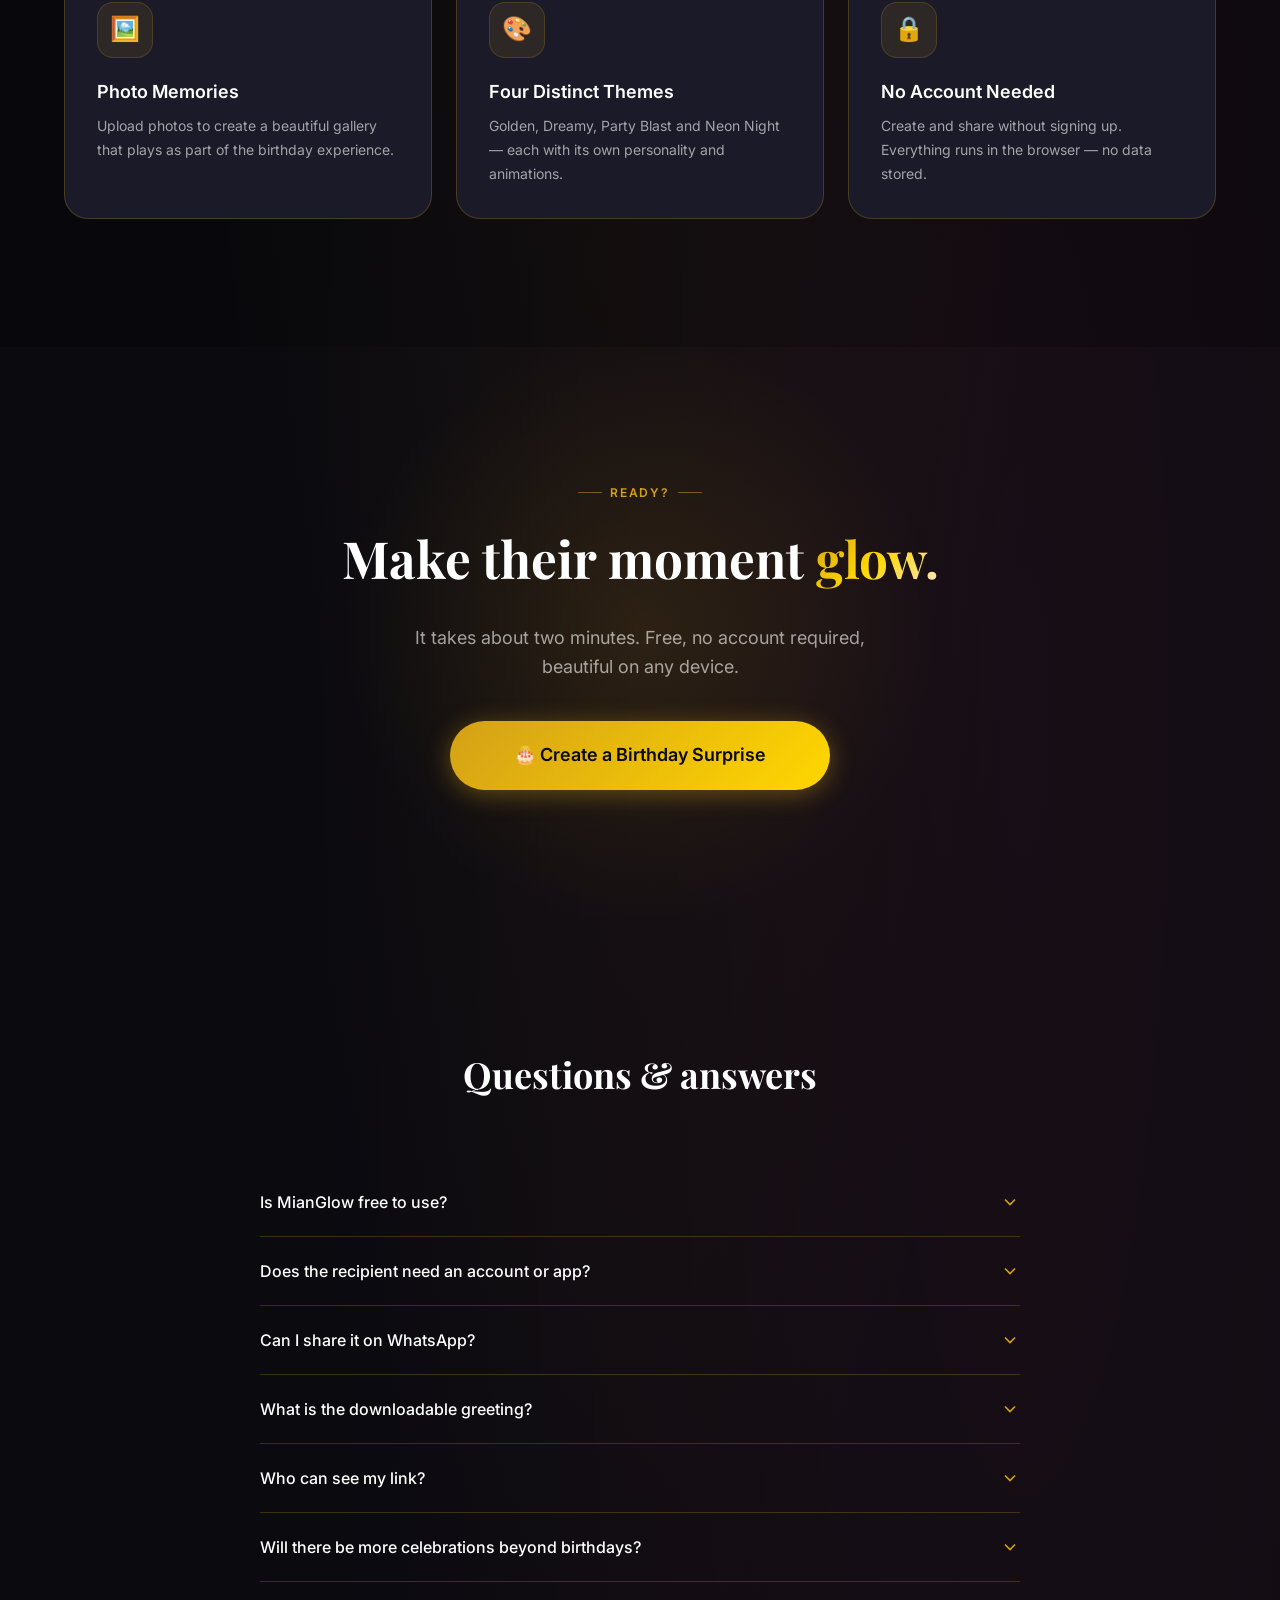
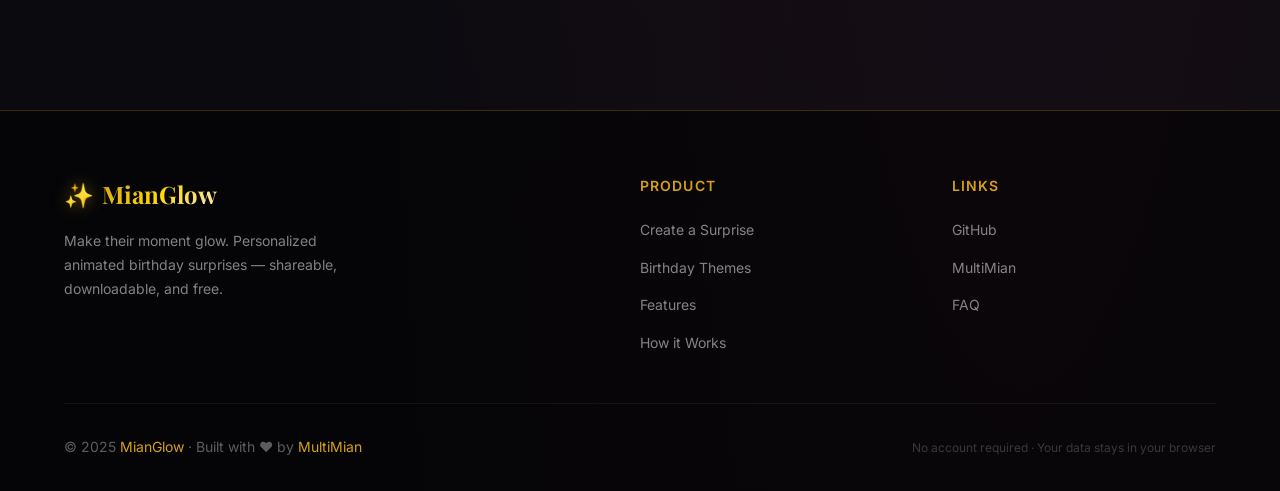
==== commit 55a9aed6: "Step 4: Plausible analytics (privacy-friendly, no cookies) - js/analytics.js: MianGlow.Analytics mod" ====
--- a/index.html
+++ b/index.html
@@ -548,6 +548,10 @@
   </footer>
 
   <!-- Scripts — deferred for performance -->
+  <!-- Plausible Analytics (privacy-friendly, no cookies) -->
+  <!-- To activate: replace YOUR-DOMAIN with your domain in plausible.io -->
+  <!-- <script defer data-domain="YOUR-DOMAIN" src="https://plausible.io/js/script.js"></script> -->
+  <script src="js/analytics.js" defer></script>
   <script src="js/app.js" defer></script>
 </body>
 </html>
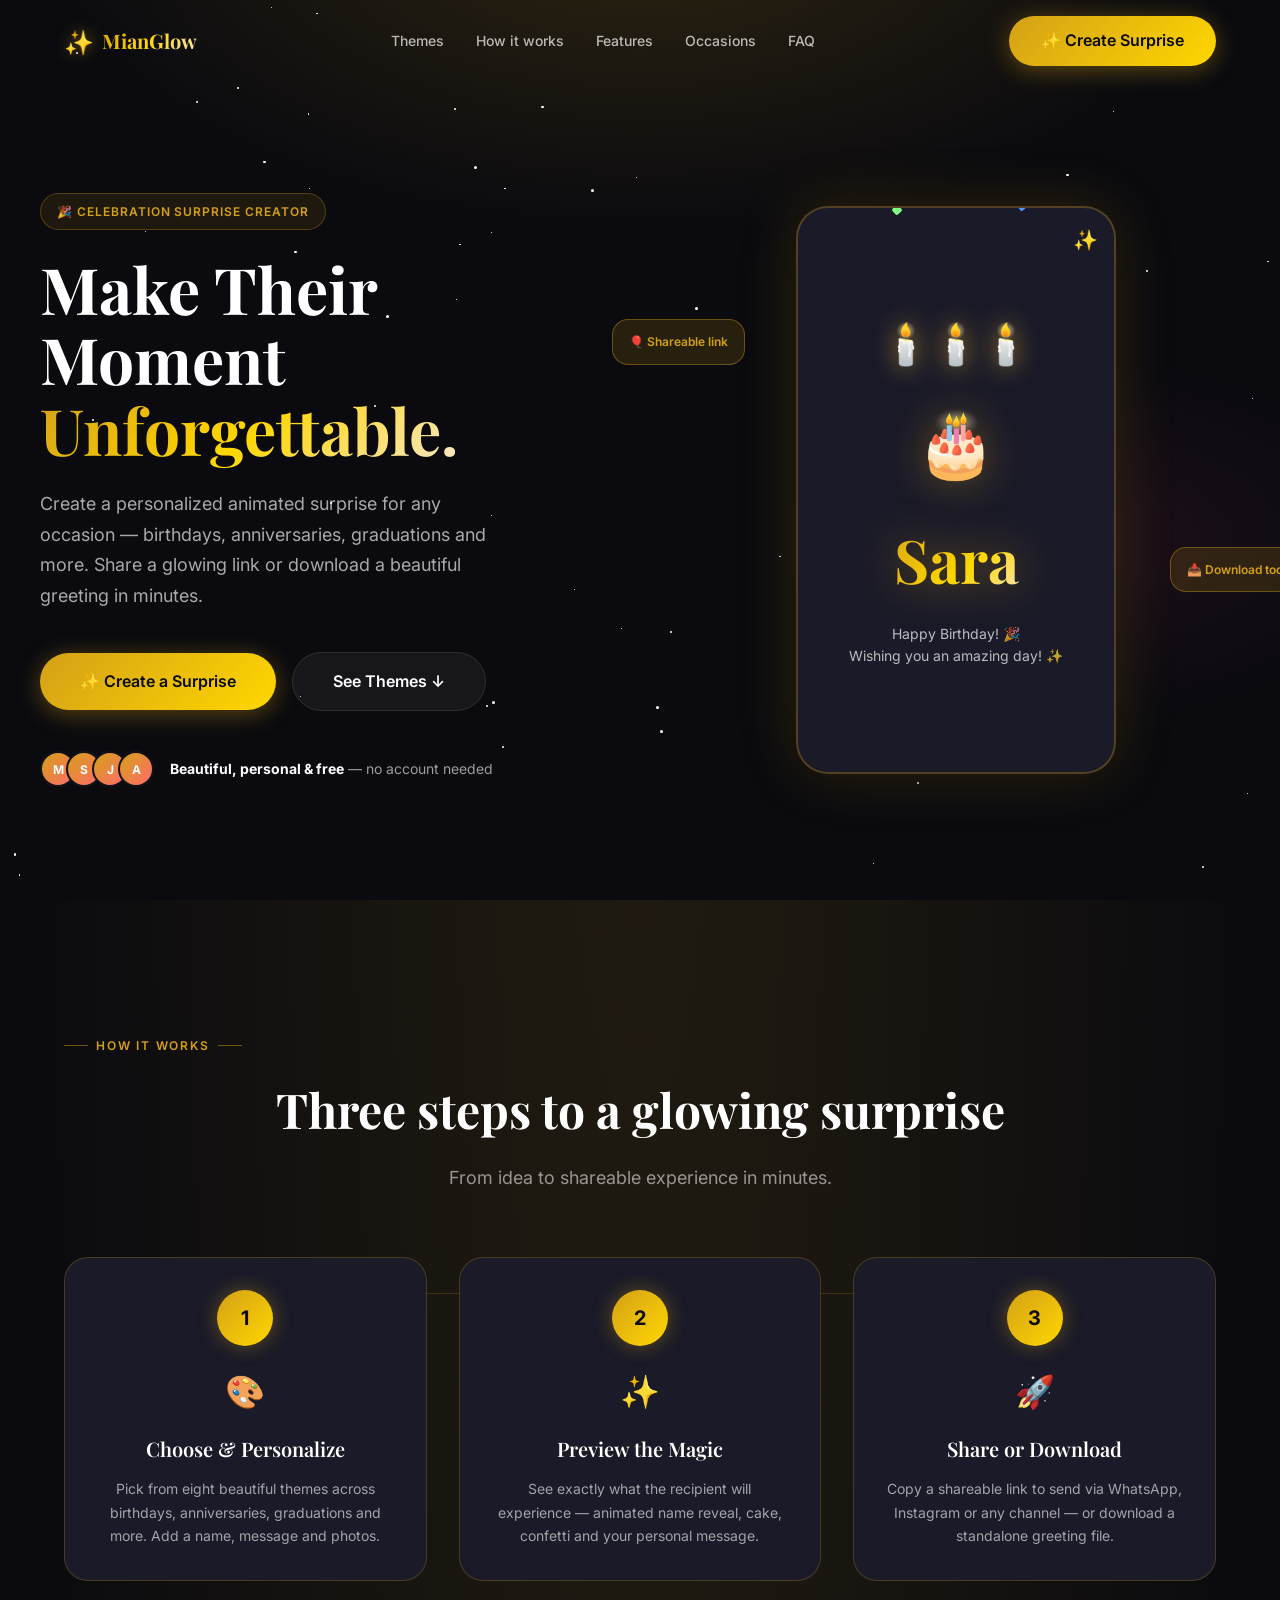
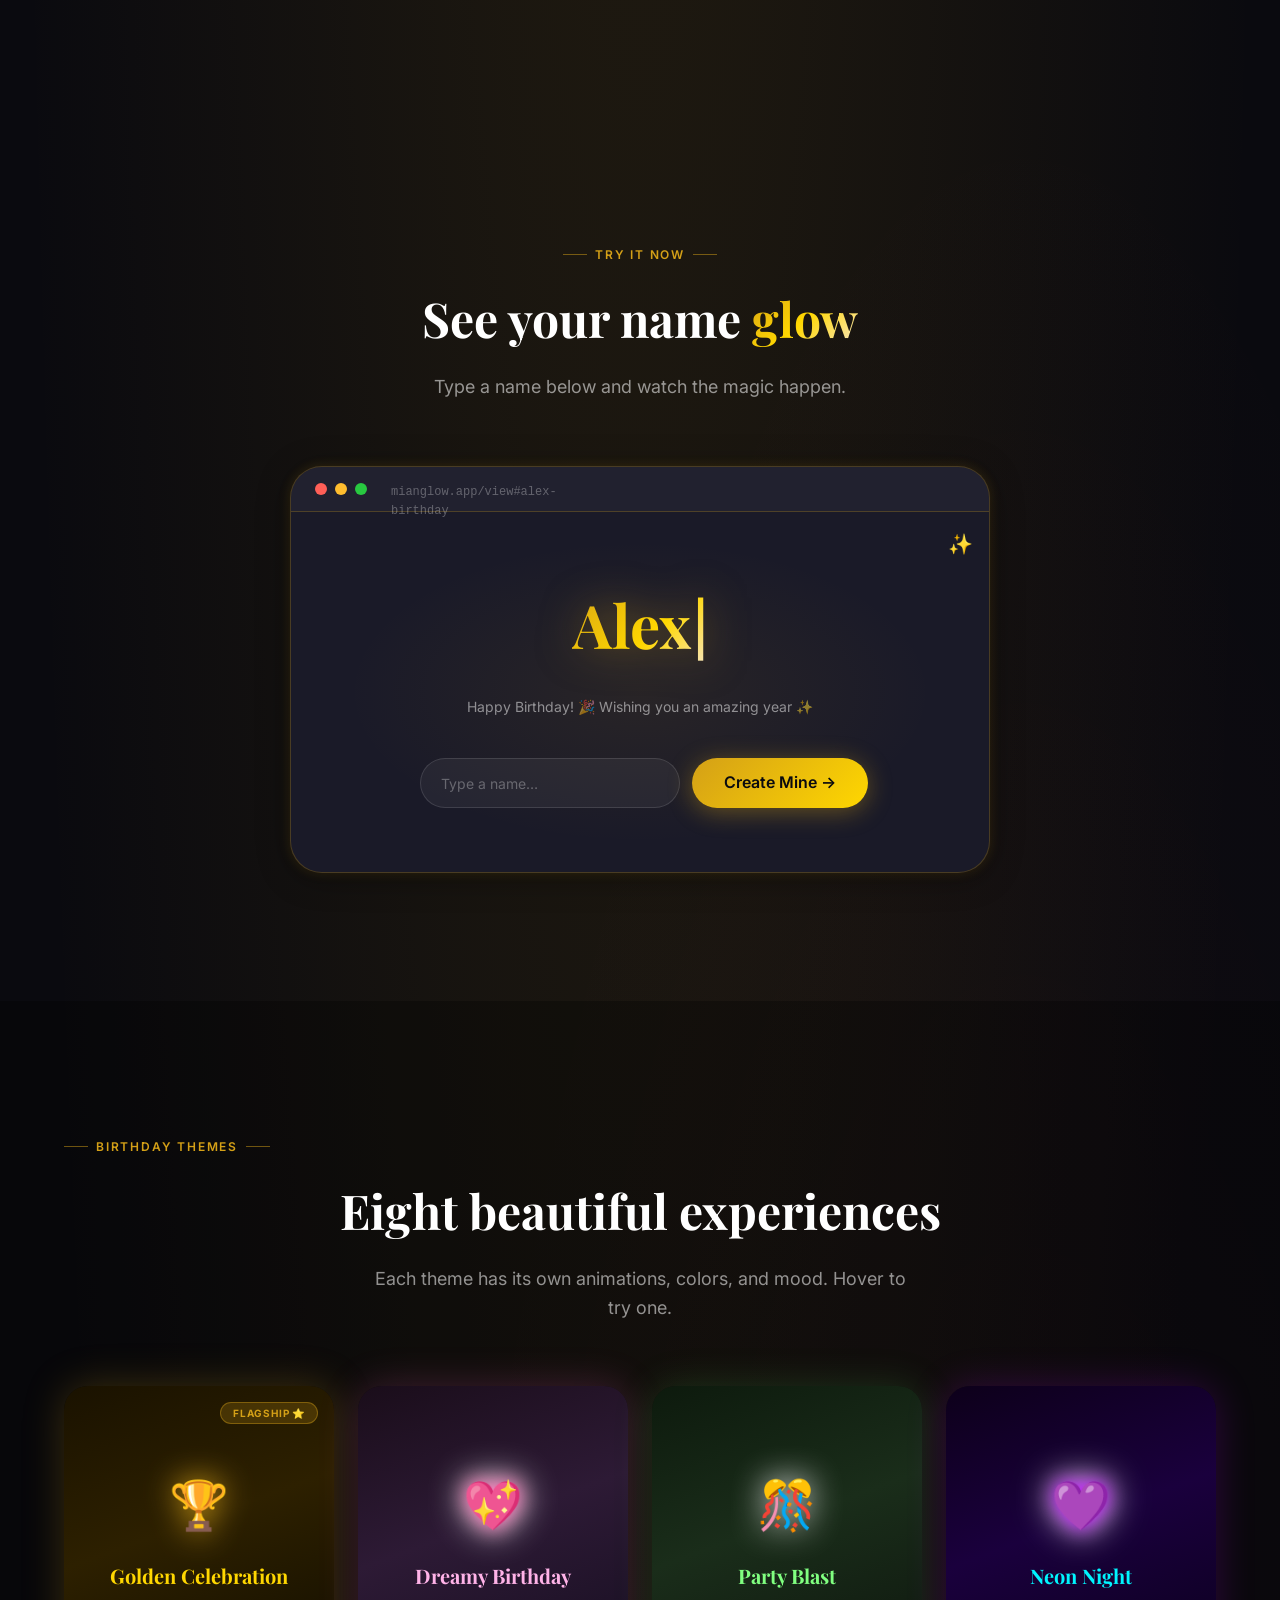
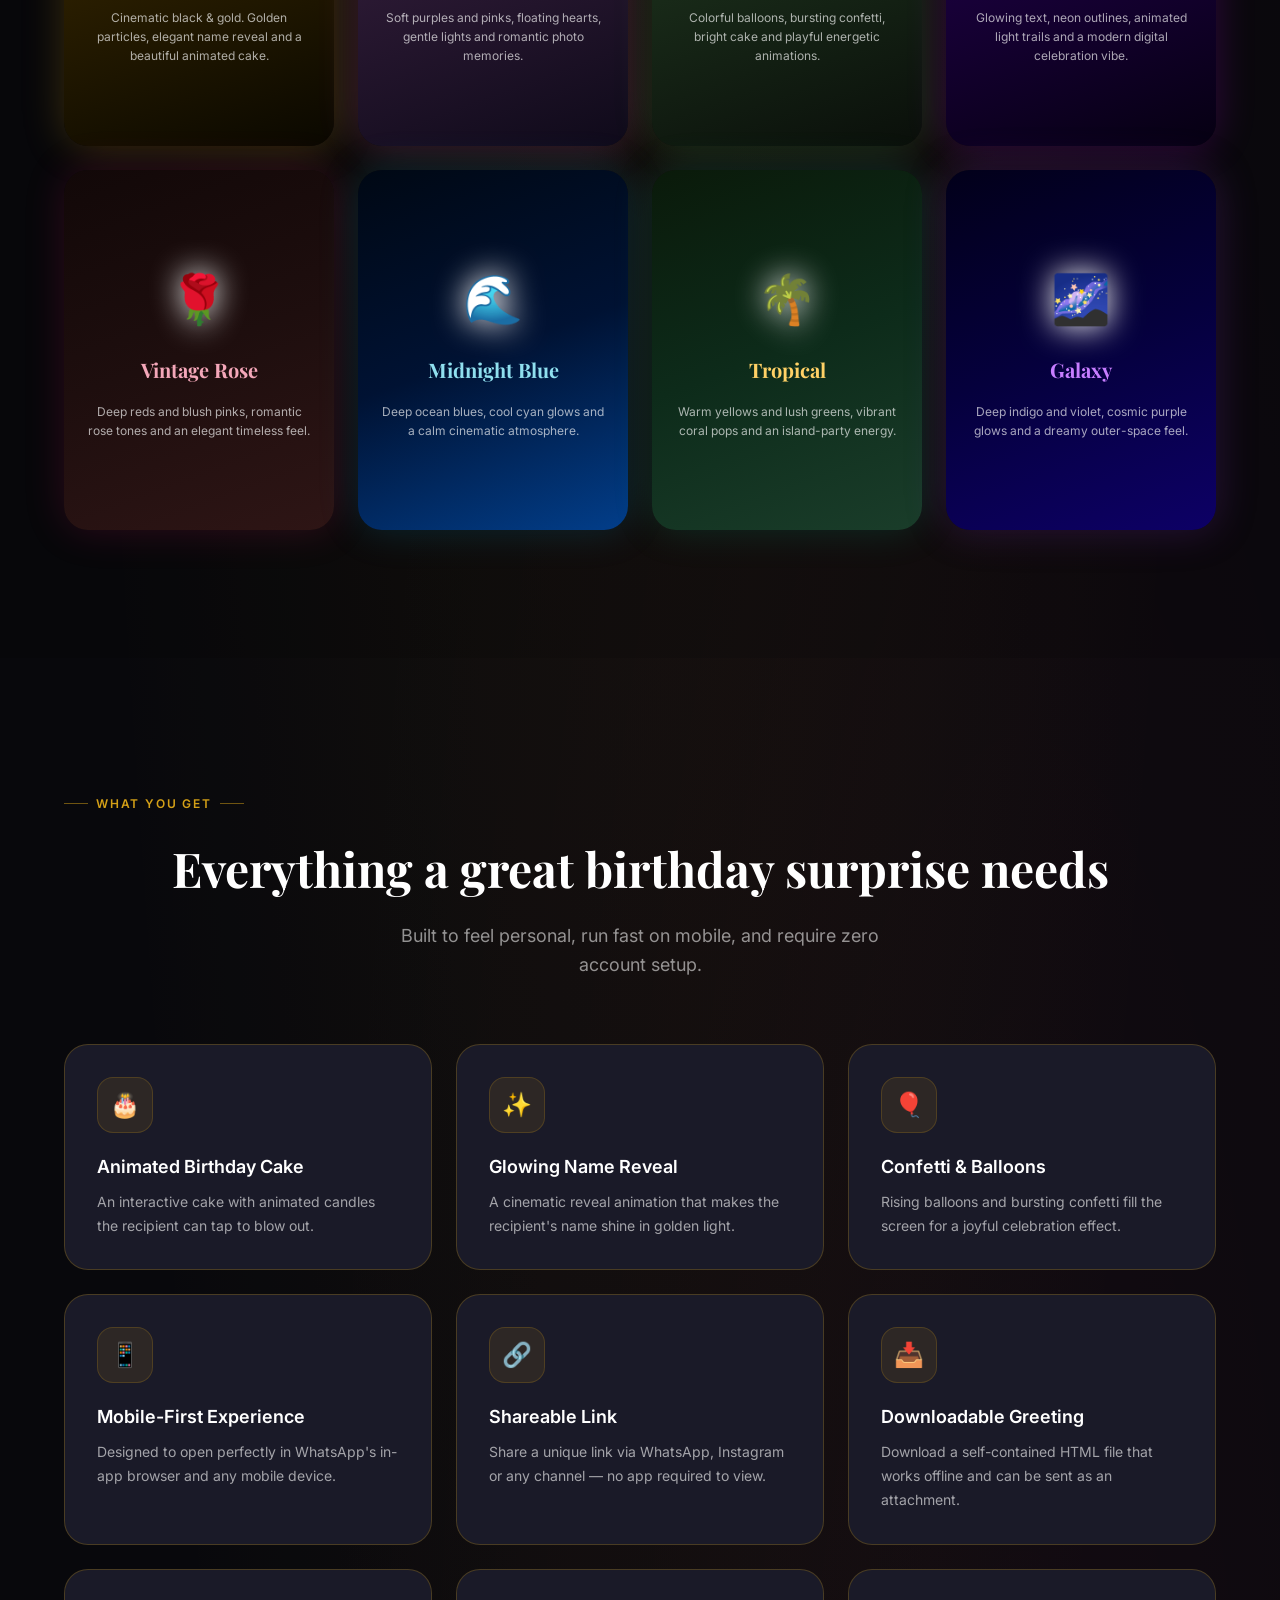
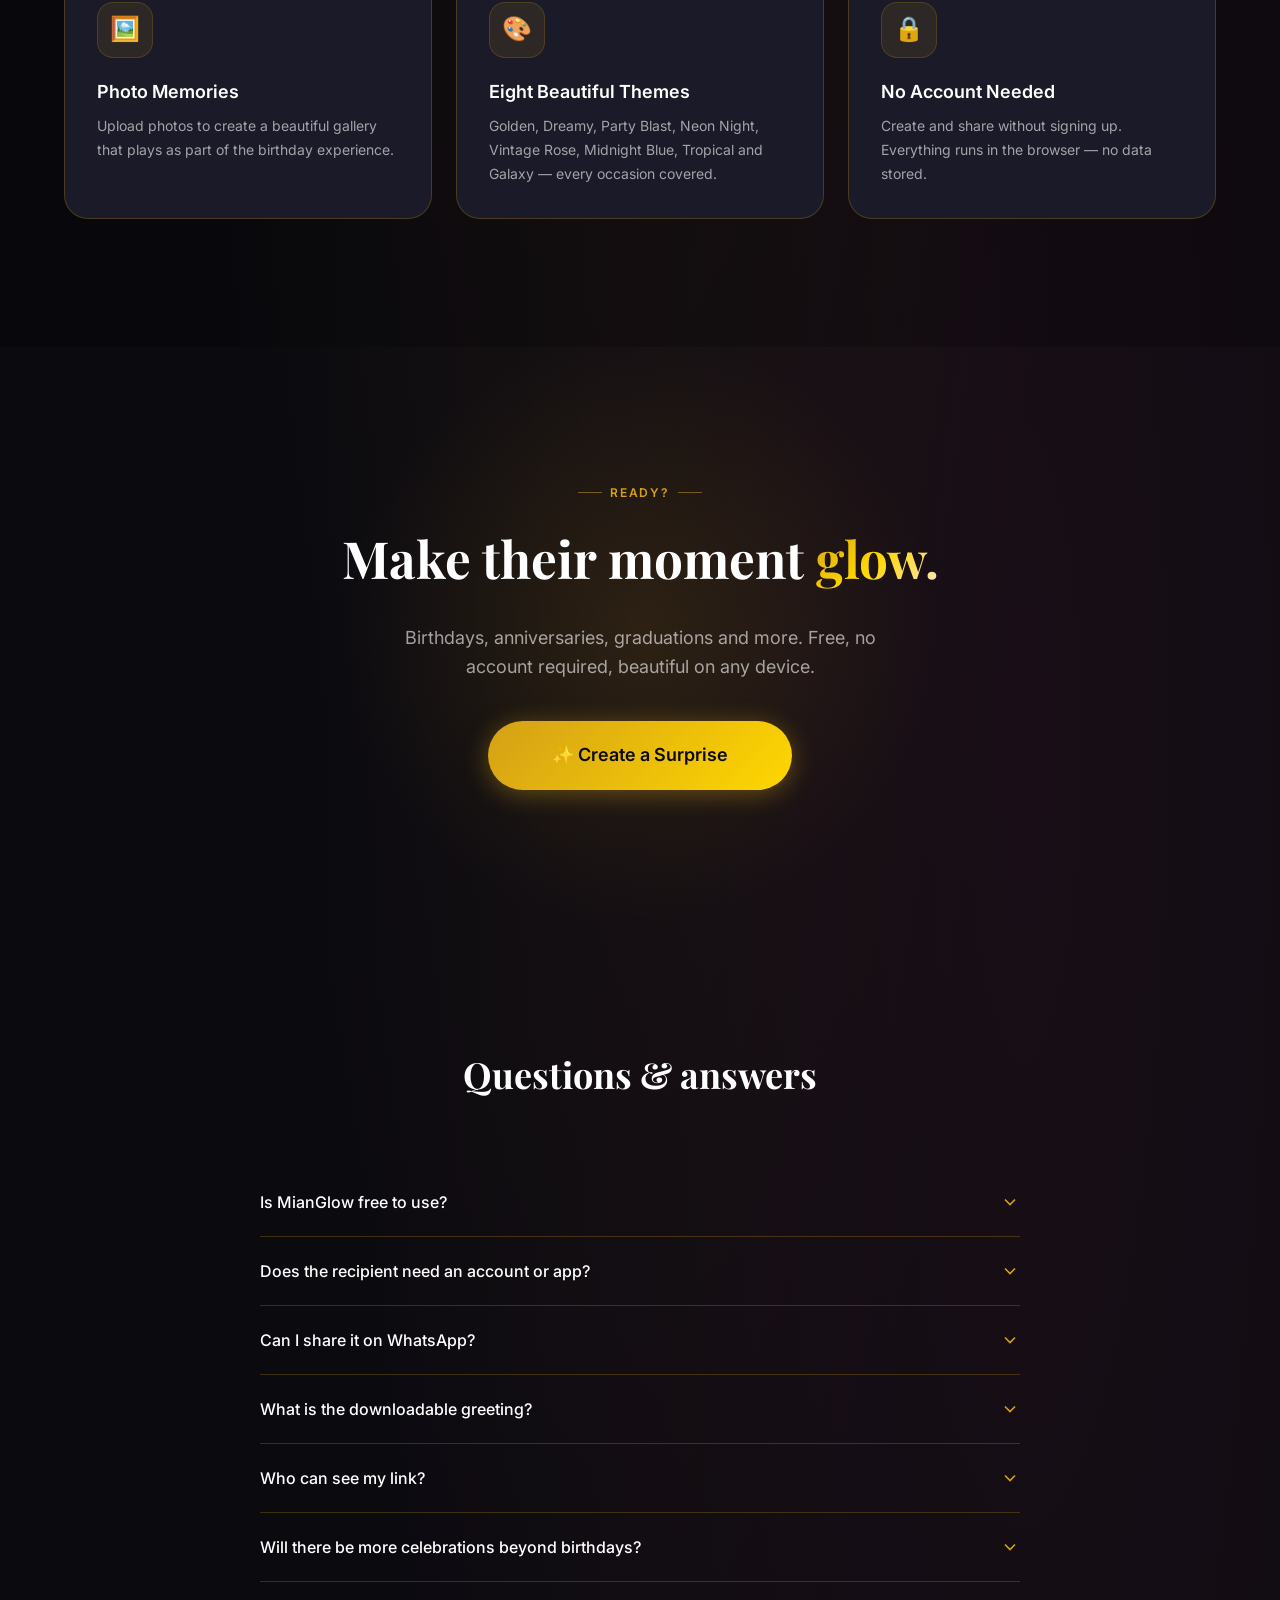
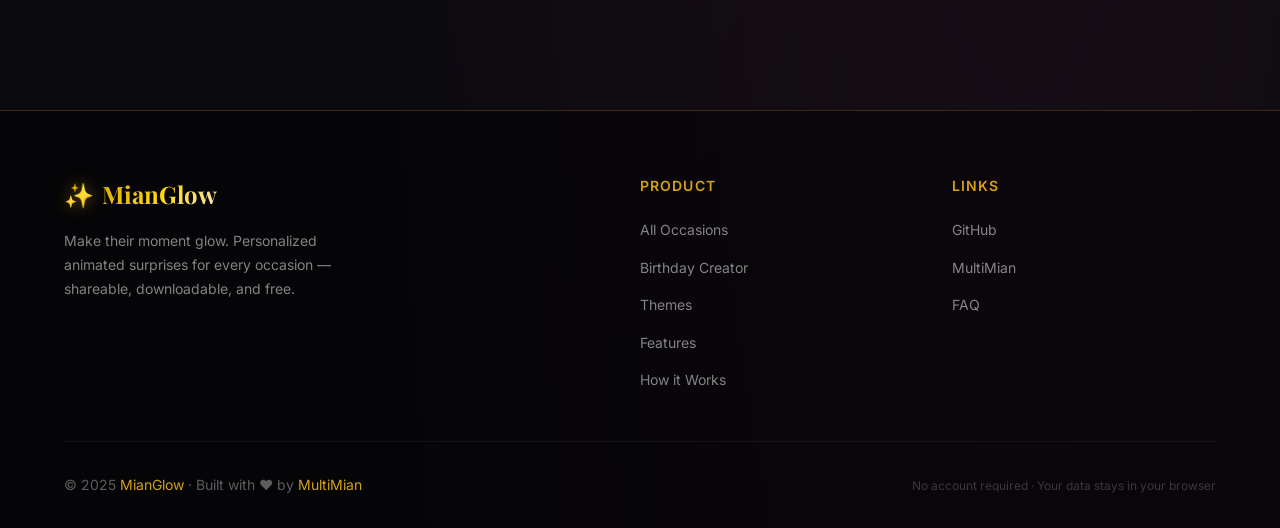
==== commit 11b0ceb3: "Cleanup: remove legacy files, fix stale text, update copy Removed legacy LED scroller files (not use" ====
--- a/index.html
+++ b/index.html
@@ -65,9 +65,11 @@
     },
     "featureList": [
       "Personalized animated birthday experience",
-      "Four beautiful themes",
+      "Eight beautiful themes",
+      "Five celebration types: birthday, anniversary, graduation, Eid, Christmas",
       "Shareable birthday link",
       "Downloadable HTML greeting",
+      "Background music",
       "Photo gallery",
       "No account required"
     ]
@@ -105,8 +107,8 @@
       </ul>
 
       <div class="nav-cta">
-        <a href="create.html" class="btn btn-primary" aria-label="Create a birthday surprise">
-          🎂 Create Surprise
+        <a href="celebrate.html" class="btn btn-primary" aria-label="Create a surprise">
+          ✨ Create Surprise
         </a>
       </div>
 
@@ -127,21 +129,21 @@
       <!-- Left: text -->
       <div class="hero-text">
         <div class="hero-badge" role="note">
-          🎉 Birthday Surprise Creator
+          🎉 Celebration Surprise Creator
         </div>
 
         <h1 class="hero-headline" id="hero-headline">
-          Make Their Birthday<br />
+          Make Their Moment<br />
           <span class="text-gold">Unforgettable.</span>
         </h1>
 
         <p class="hero-subline">
-          Create a personalized animated birthday experience. Add their name, write your message, choose a beautiful theme — then share a glowing link or download their greeting.
+          Create a personalized animated surprise for any occasion — birthdays, anniversaries, graduations and more. Share a glowing link or download a beautiful greeting in minutes.
         </p>
 
         <div class="hero-actions">
-          <a href="create.html" class="btn btn-primary">
-            🎂 Create a Birthday Surprise
+          <a href="celebrate.html" class="btn btn-primary">
+            ✨ Create a Surprise
           </a>
           <a href="#themes" class="btn btn-ghost">
             See Themes ↓
@@ -187,14 +189,14 @@
     <div class="container">
       <div class="section-label reveal">How it works</div>
       <h2 id="how-heading" class="reveal">Three steps to a glowing surprise</h2>
-      <p class="section-subtitle reveal">From idea to shareable birthday experience in minutes.</p>
+      <p class="section-subtitle reveal">From idea to shareable experience in minutes.</p>
 
       <div class="steps-grid">
         <div class="step-card reveal">
           <div class="step-num">1</div>
           <span class="step-icon">🎨</span>
           <h3>Choose &amp; Personalize</h3>
-          <p>Pick from four beautiful birthday themes. Add the recipient's name, your personal message, and optional photos.</p>
+          <p>Pick from eight beautiful themes across birthdays, anniversaries, graduations and more. Add a name, message and photos.</p>
         </div>
 
         <div class="step-card reveal delay-200">
@@ -406,8 +408,8 @@
 
         <div class="feature-item reveal delay-100">
           <div class="feature-icon-wrap">🎨</div>
-          <h3>Four Distinct Themes</h3>
-          <p>Golden, Dreamy, Party Blast and Neon Night — each with its own personality and animations.</p>
+          <h3>Eight Beautiful Themes</h3>
+          <p>Golden, Dreamy, Party Blast, Neon Night, Vintage Rose, Midnight Blue, Tropical and Galaxy — every occasion covered.</p>
         </div>
 
         <div class="feature-item reveal delay-200">
@@ -429,11 +431,11 @@
         Make their moment <span class="text-gold">glow.</span>
       </h2>
       <p class="reveal delay-100">
-        It takes about two minutes. Free, no account required, beautiful on any device.
+        Birthdays, anniversaries, graduations and more. Free, no account required, beautiful on any device.
       </p>
       <div class="reveal delay-200">
-        <a href="create.html" class="btn btn-primary" style="font-size: var(--text-lg); padding: var(--space-5) var(--space-16);">
-          🎂 Create a Birthday Surprise
+        <a href="celebrate.html" class="btn btn-primary" style="font-size: var(--text-lg); padding: var(--space-5) var(--space-16);">
+          ✨ Create a Surprise
         </a>
       </div>
     </div>
@@ -501,7 +503,7 @@
         <svg class="faq-chevron" width="20" height="20" viewBox="0 0 24 24" fill="none" stroke="currentColor" stroke-width="2" aria-hidden="true"><path d="m6 9 6 6 6-6"/></svg>
       </button>
       <div class="faq-answer" role="region">
-        Birthdays first. We want to make that experience genuinely excellent before expanding to anniversaries, weddings, graduations and other occasions.
+        Yes — MianGlow now supports birthdays, anniversaries, graduations, Eid and Christmas. Visit the <a href="celebrate.html" style="color:var(--color-gold);">Occasions page</a> to pick your celebration.
       </div>
     </div>
   </section>
@@ -517,14 +519,15 @@
             <span class="logo-icon">✨</span>
             <span class="text-gold">MianGlow</span>
           </div>
-          <p>Make their moment glow. Personalized animated birthday surprises — shareable, downloadable, and free.</p>
+          <p>Make their moment glow. Personalized animated surprises for every occasion — shareable, downloadable, and free.</p>
         </div>
 
         <div class="footer-col">
           <h4>Product</h4>
           <ul>
-            <li><a href="create.html">Create a Surprise</a></li>
-            <li><a href="#themes">Birthday Themes</a></li>
+            <li><a href="celebrate.html">All Occasions</a></li>
+            <li><a href="create.html">Birthday Creator</a></li>
+            <li><a href="#themes">Themes</a></li>
             <li><a href="#features">Features</a></li>
             <li><a href="#how-it-works">How it Works</a></li>
           </ul>
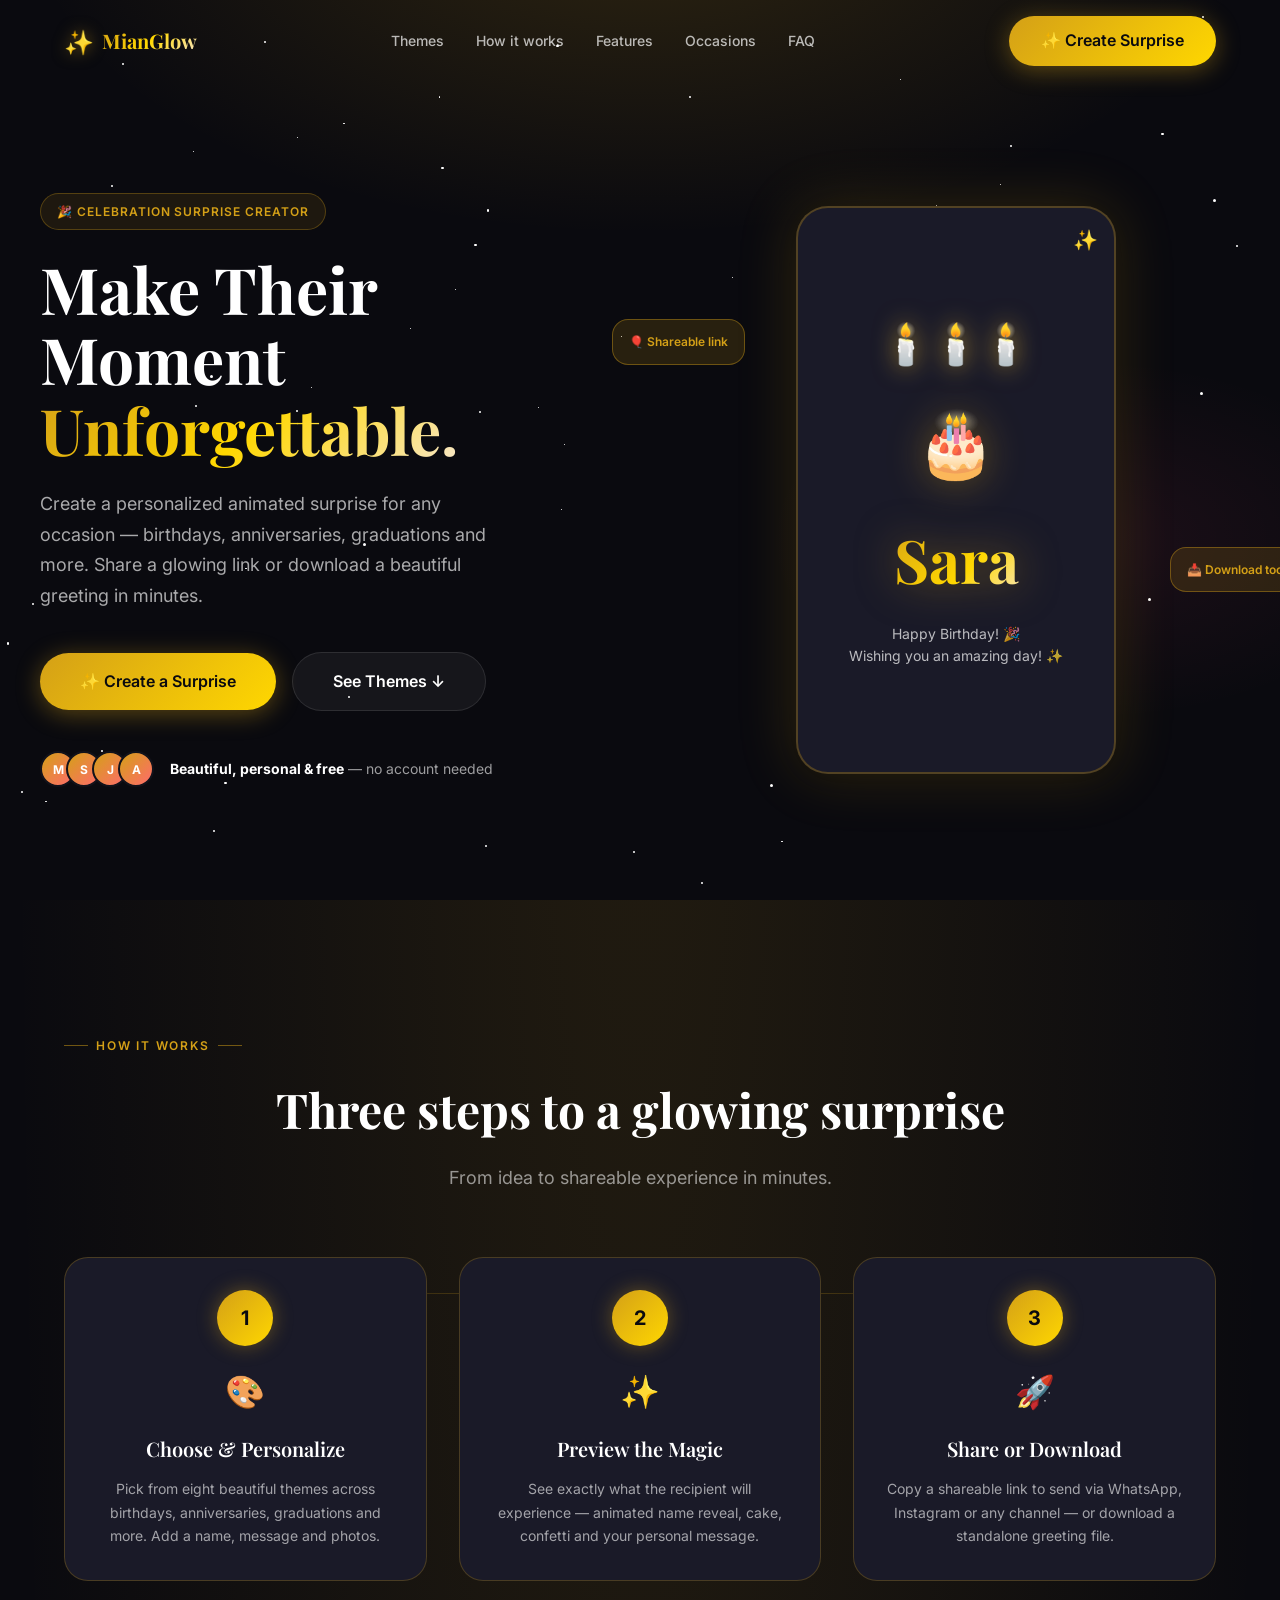
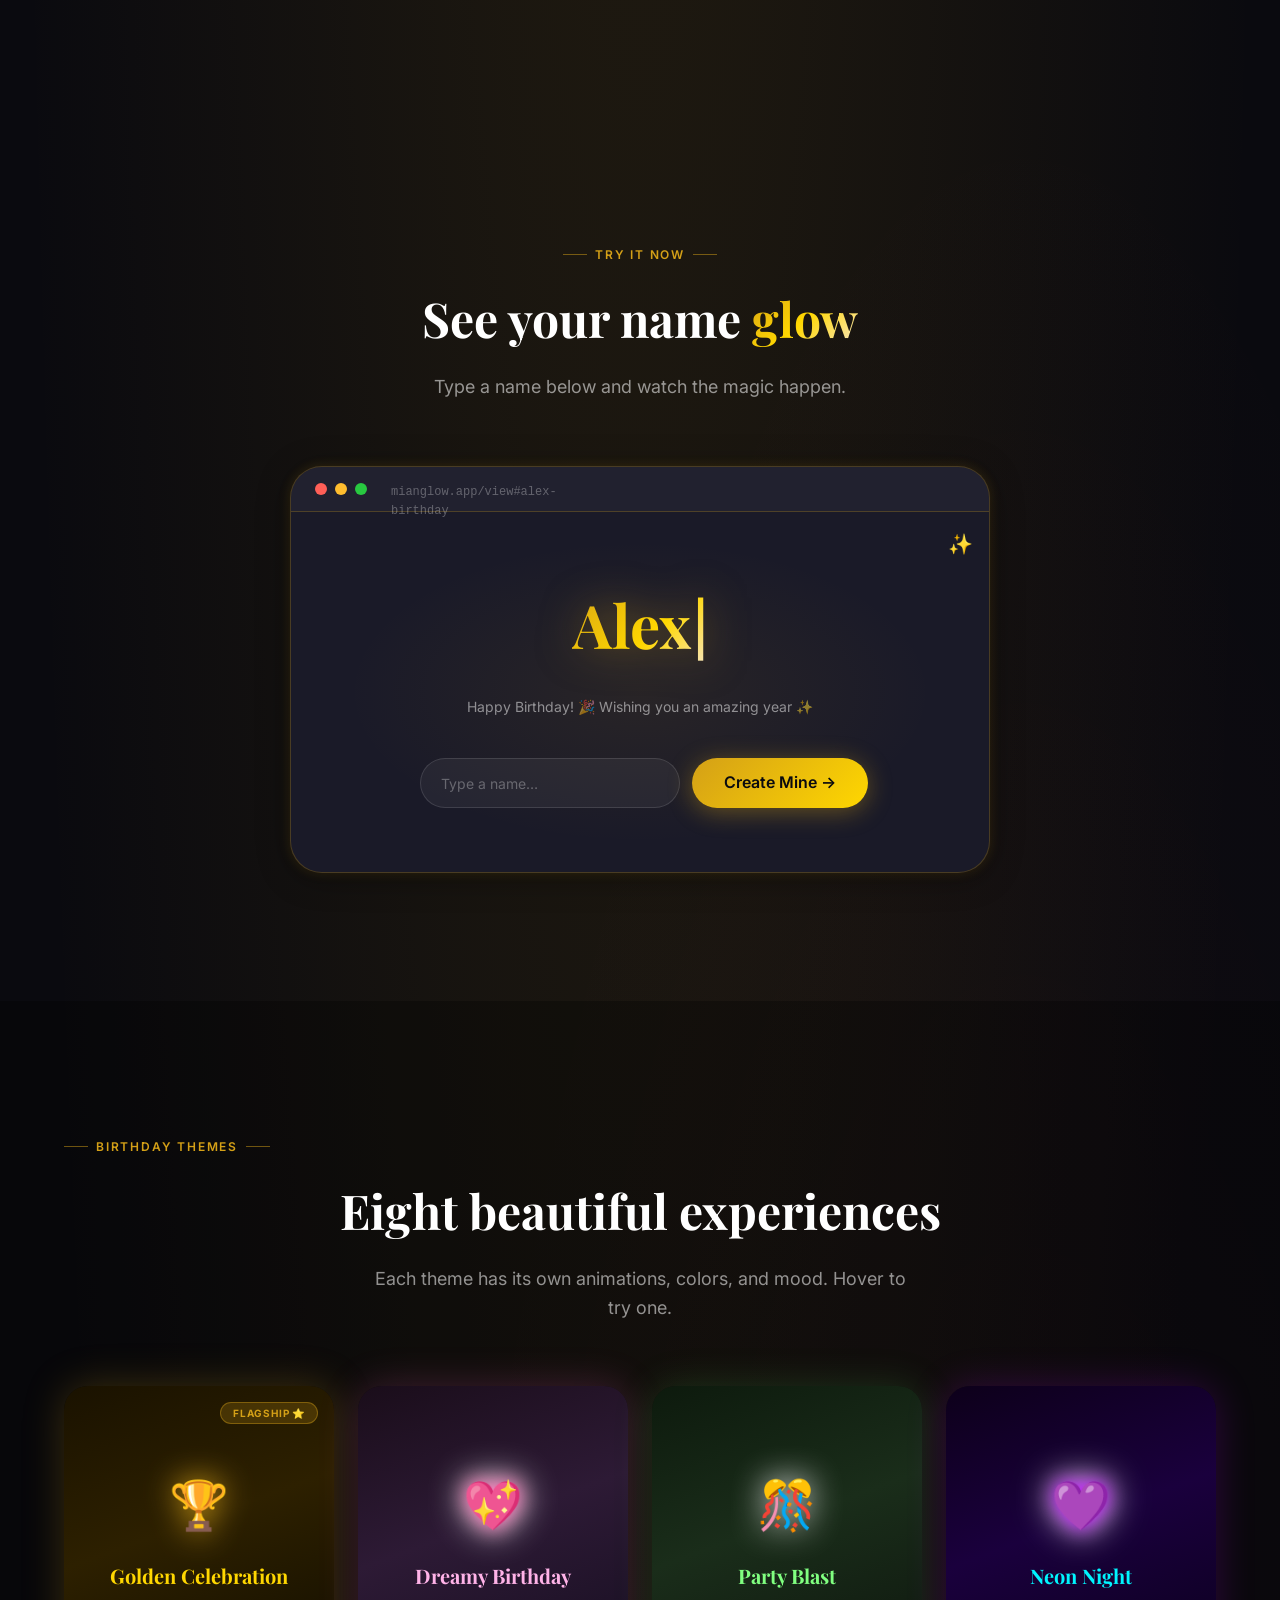
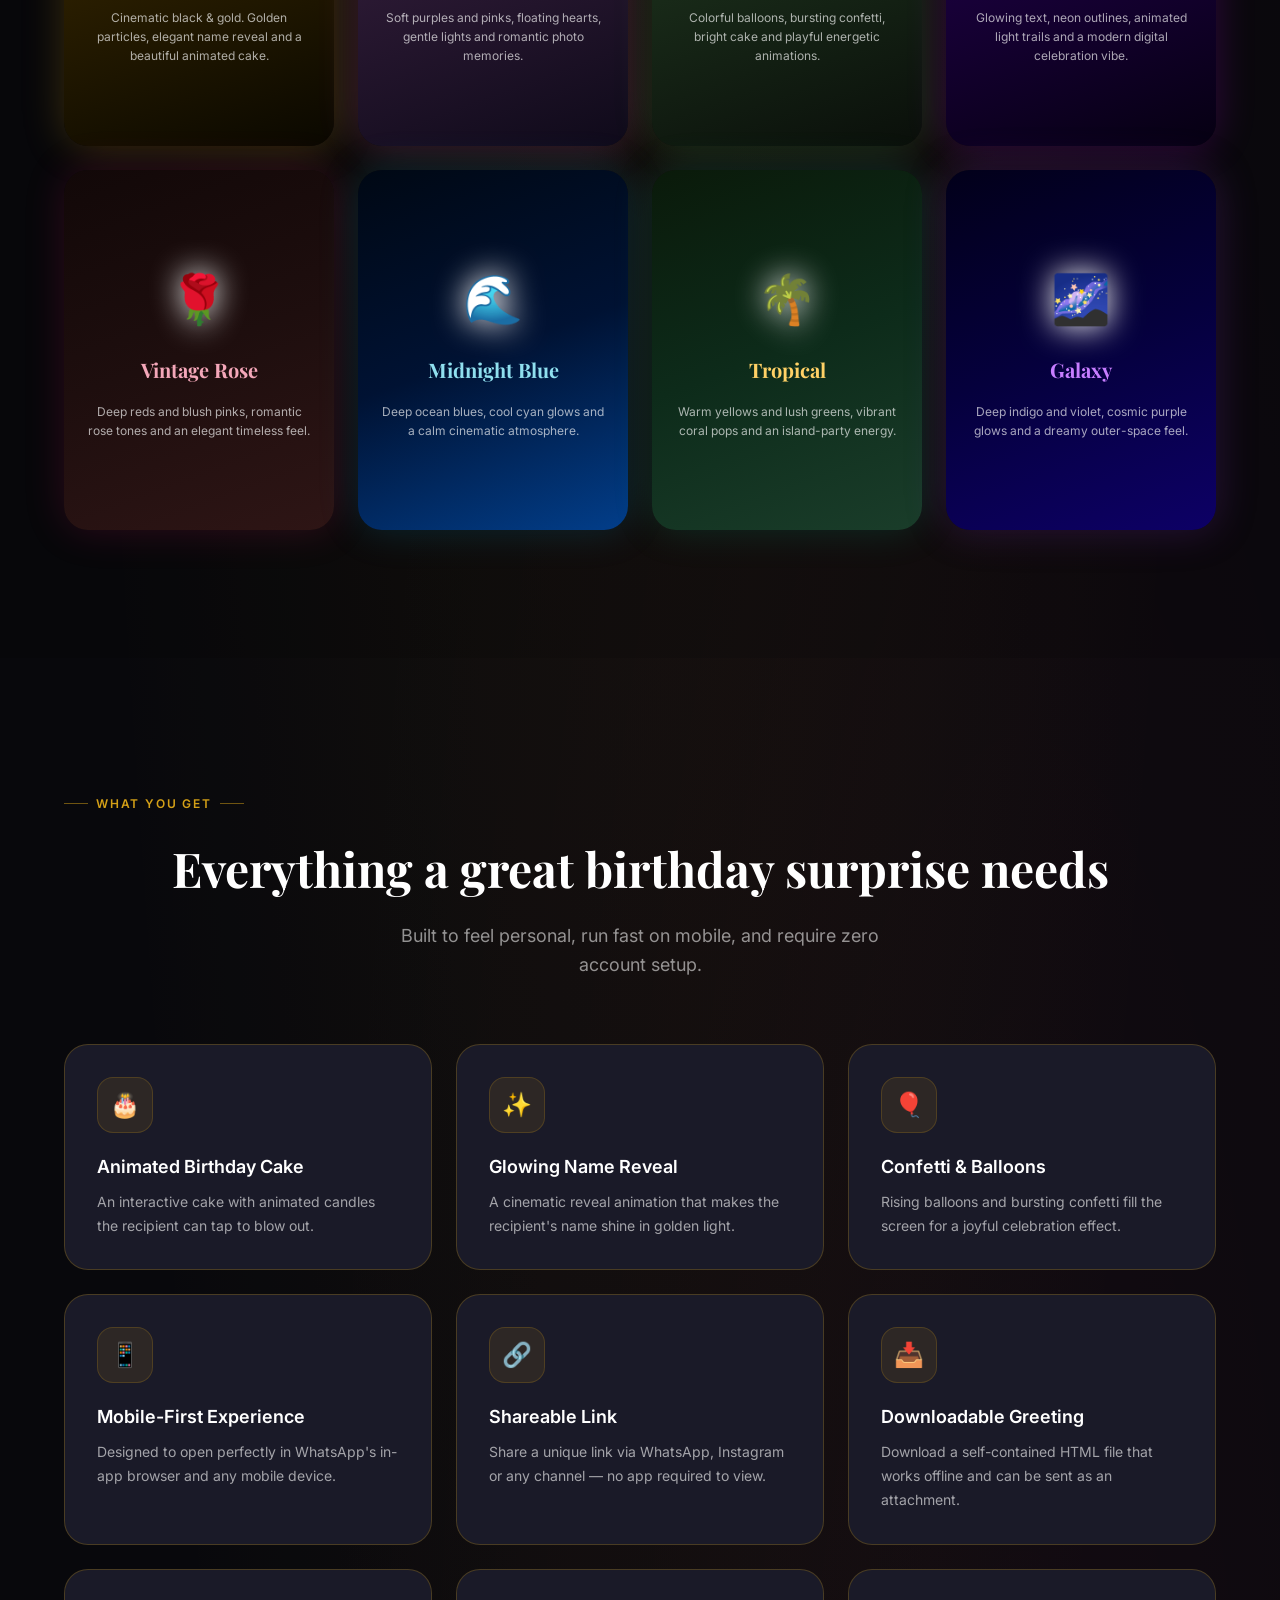
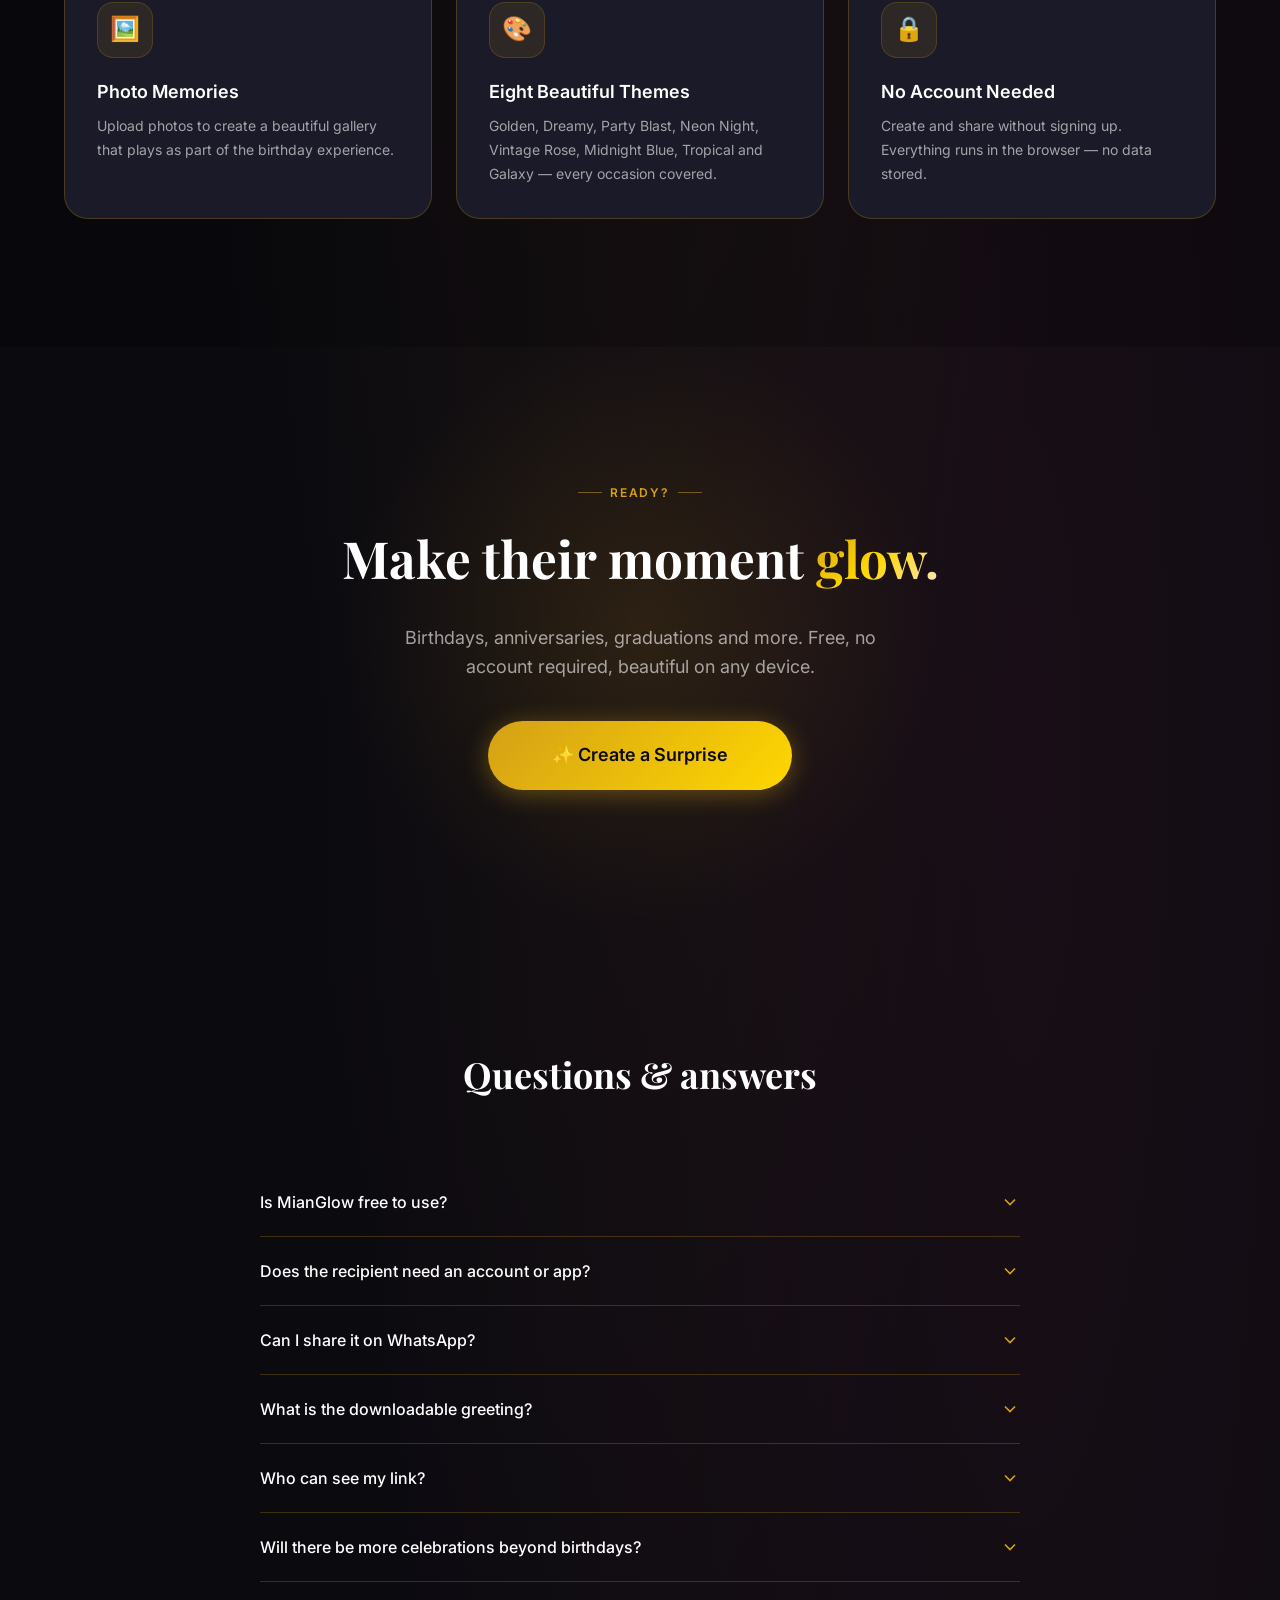
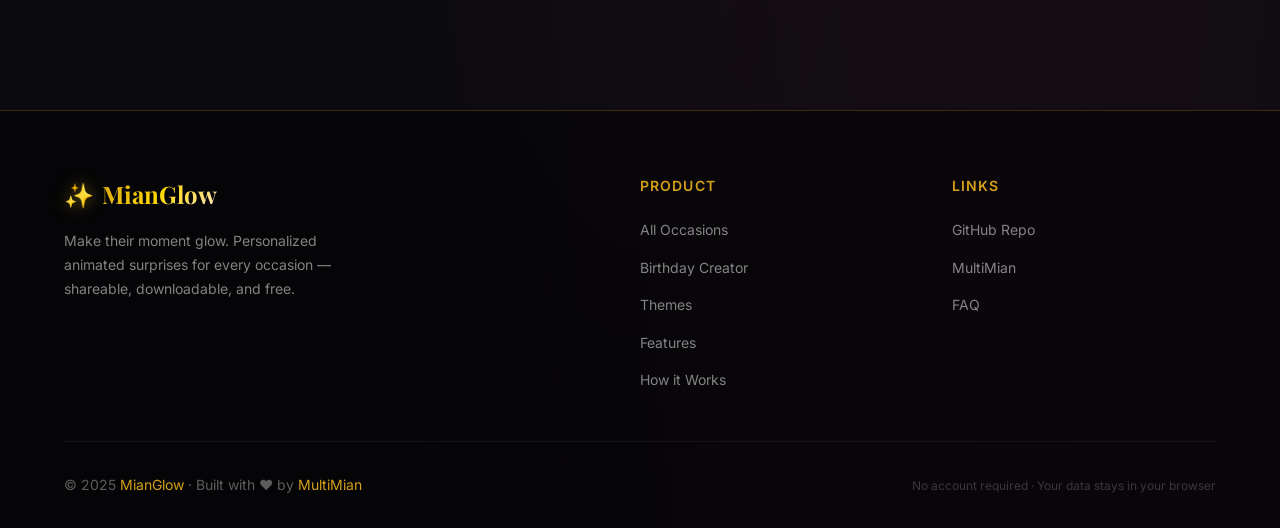
==== commit 1e9293a6: "Replace GitHub profile links with multimian.com - index.html: footer MultiMian link -> multimian.com" ====
--- a/index.html
+++ b/index.html
@@ -61,7 +61,7 @@
     "author": {
       "@type": "Person",
       "name": "MultiMian",
-      "url": "https://github.com/Mianhassam96"
+      "url": "https://multimian.com"
     },
     "featureList": [
       "Personalized animated birthday experience",
@@ -536,15 +536,15 @@
         <div class="footer-col">
           <h4>Links</h4>
           <ul>
-            <li><a href="https://github.com/Mianhassam96/MianGlow" target="_blank" rel="noopener">GitHub</a></li>
-            <li><a href="https://github.com/Mianhassam96" target="_blank" rel="noopener">MultiMian</a></li>
+            <li><a href="https://github.com/Mianhassam96/MianGlow" target="_blank" rel="noopener">GitHub Repo</a></li>
+            <li><a href="https://multimian.com" target="_blank" rel="noopener">MultiMian</a></li>
             <li><a href="#faq">FAQ</a></li>
           </ul>
         </div>
       </div>
 
       <div class="footer-bottom">
-        <p>© 2025 <a href="https://github.com/Mianhassam96/MianGlow" target="_blank" rel="noopener">MianGlow</a> · Built with ❤️ by <a href="https://github.com/Mianhassam96" target="_blank" rel="noopener">MultiMian</a></p>
+        <p>© 2025 <a href="https://github.com/Mianhassam96/MianGlow" target="_blank" rel="noopener">MianGlow</a> · Built with ❤️ by <a href="https://multimian.com" target="_blank" rel="noopener">MultiMian</a></p>
         <p style="color: rgba(255,255,255,0.2); font-size: var(--text-xs);">No account required · Your data stays in your browser</p>
       </div>
     </div>
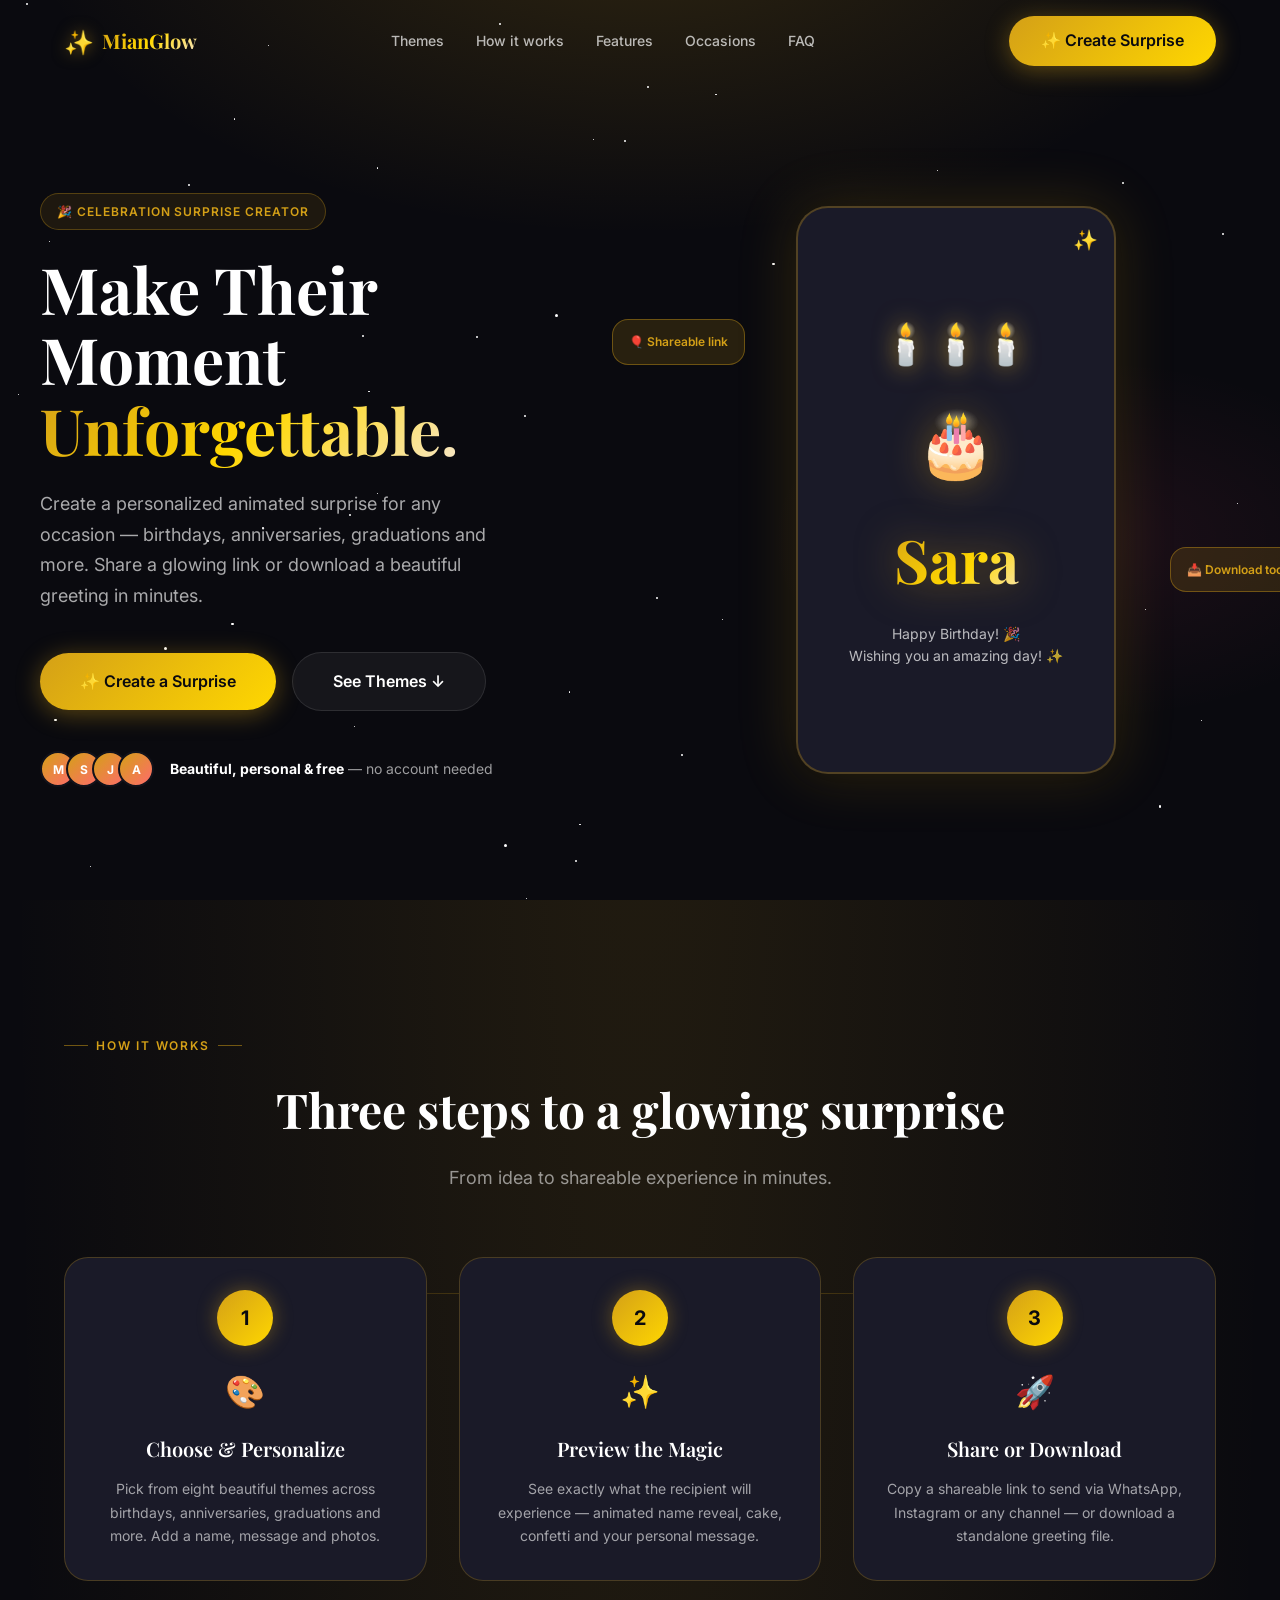
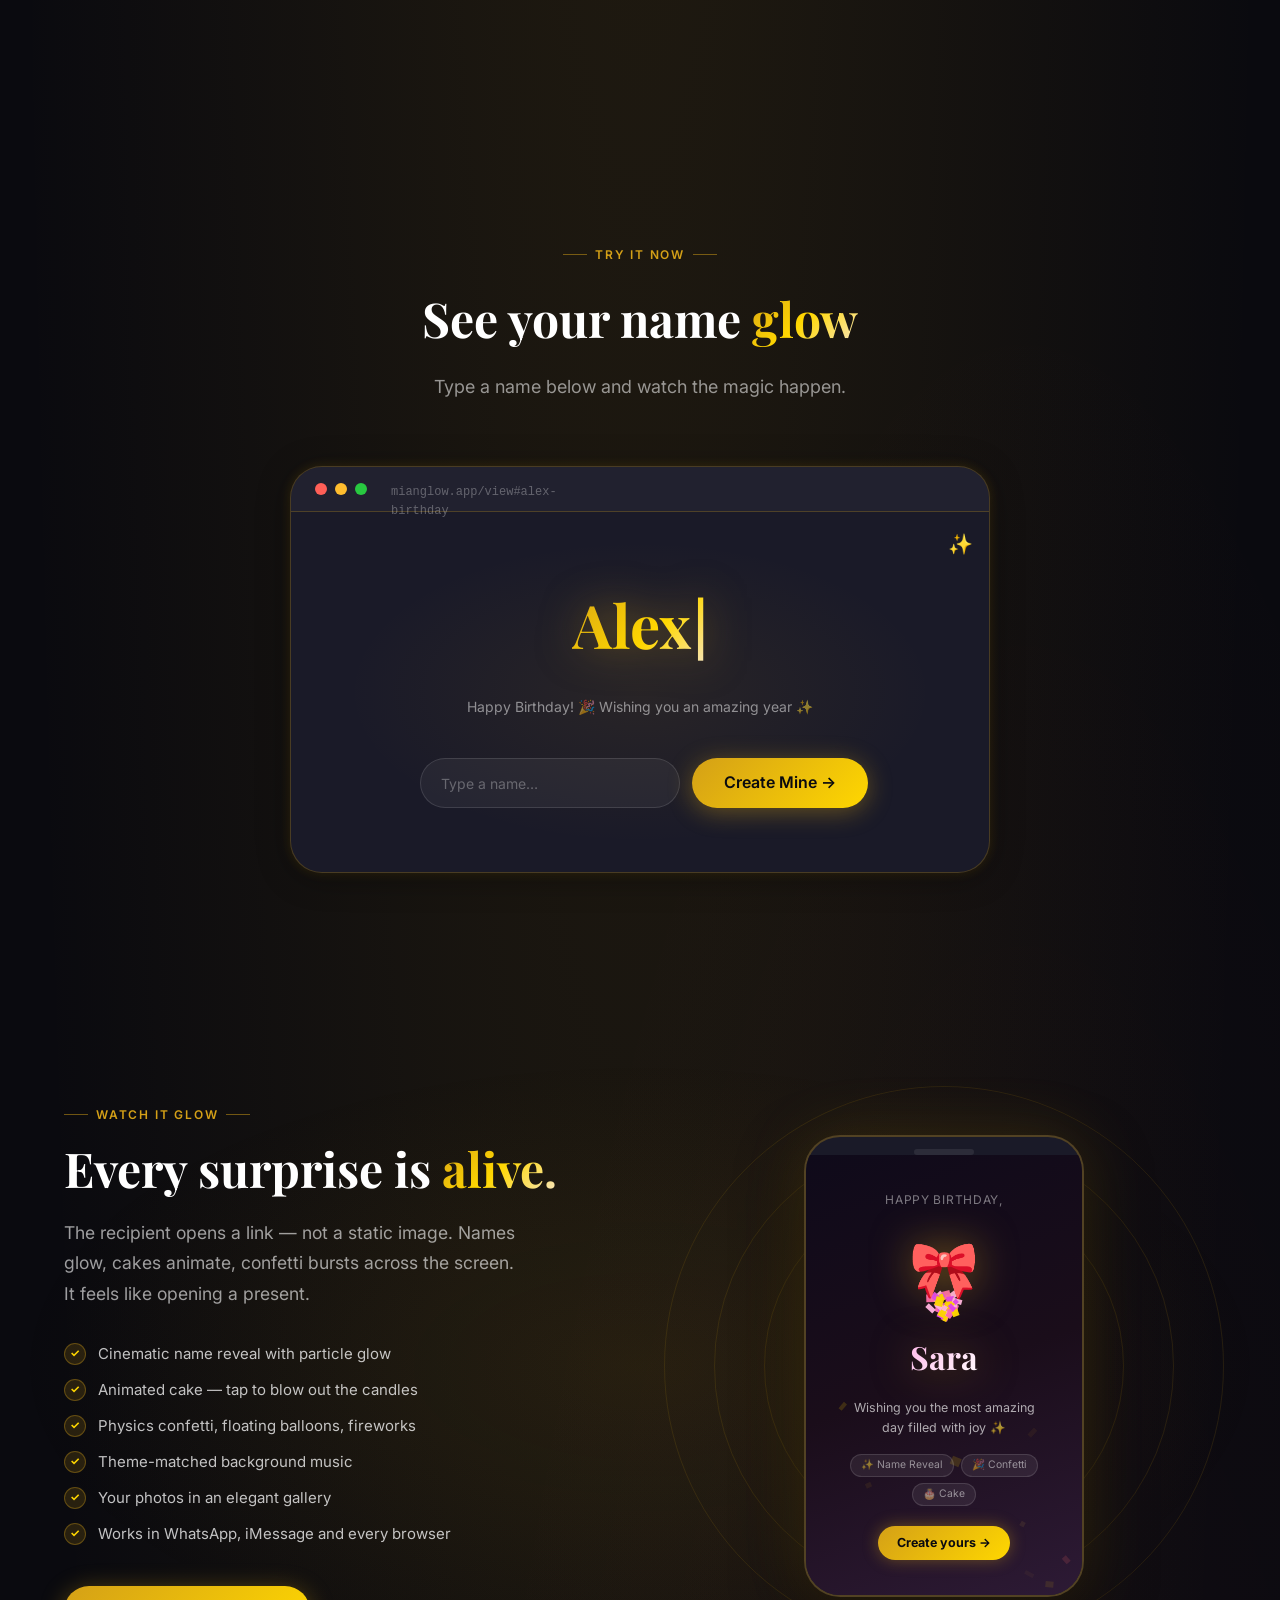
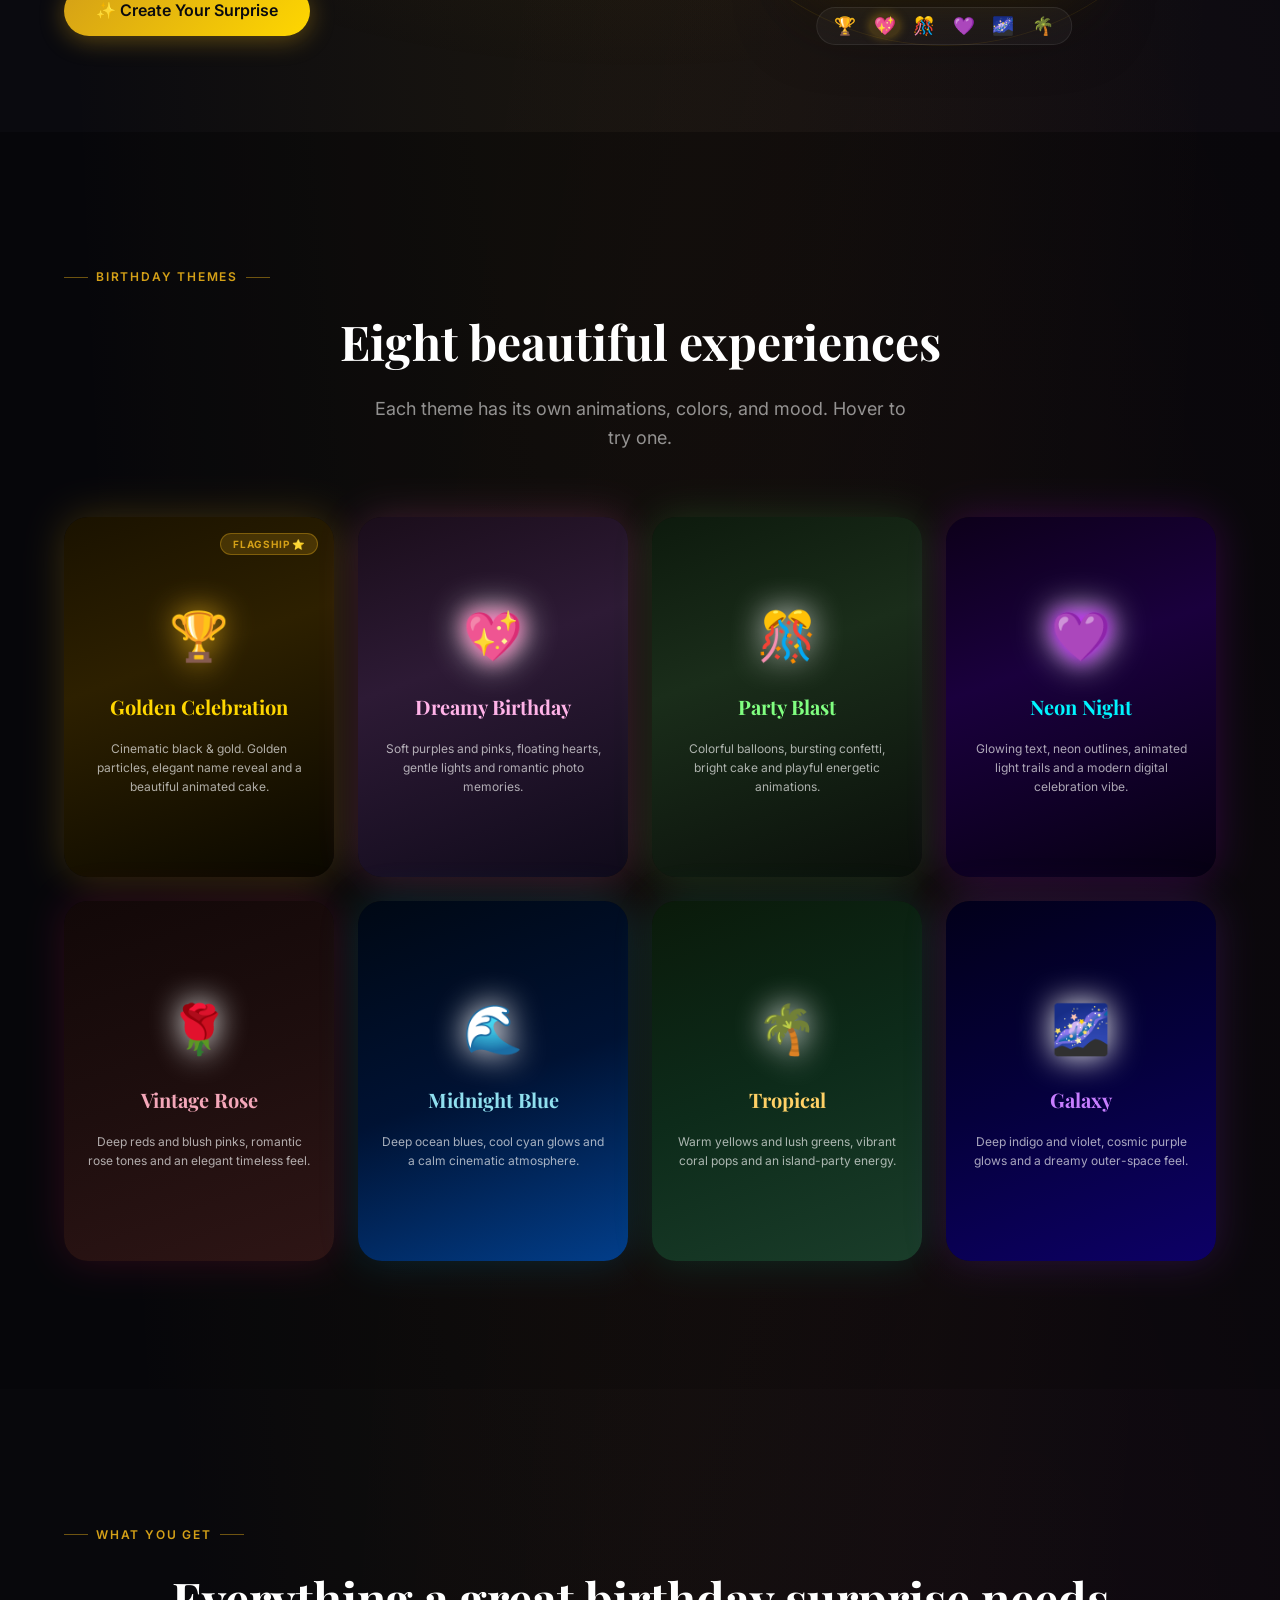
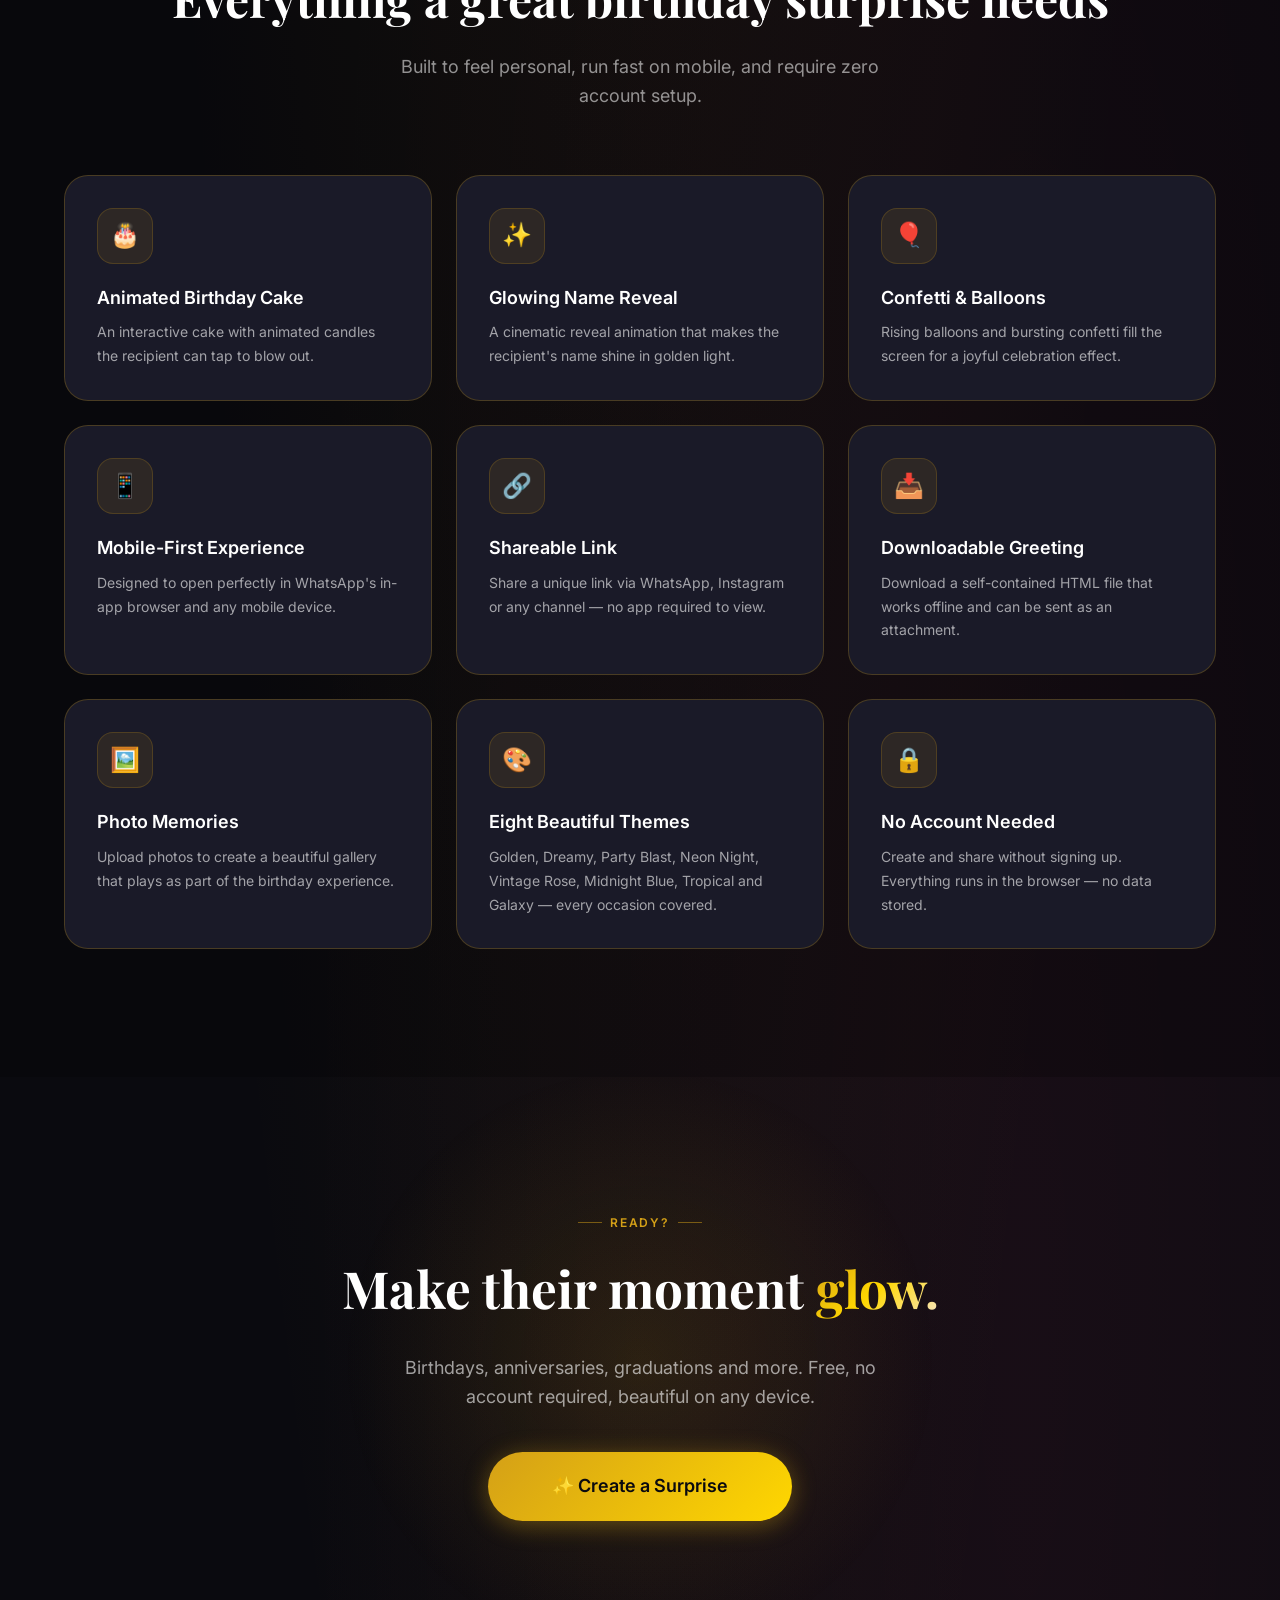
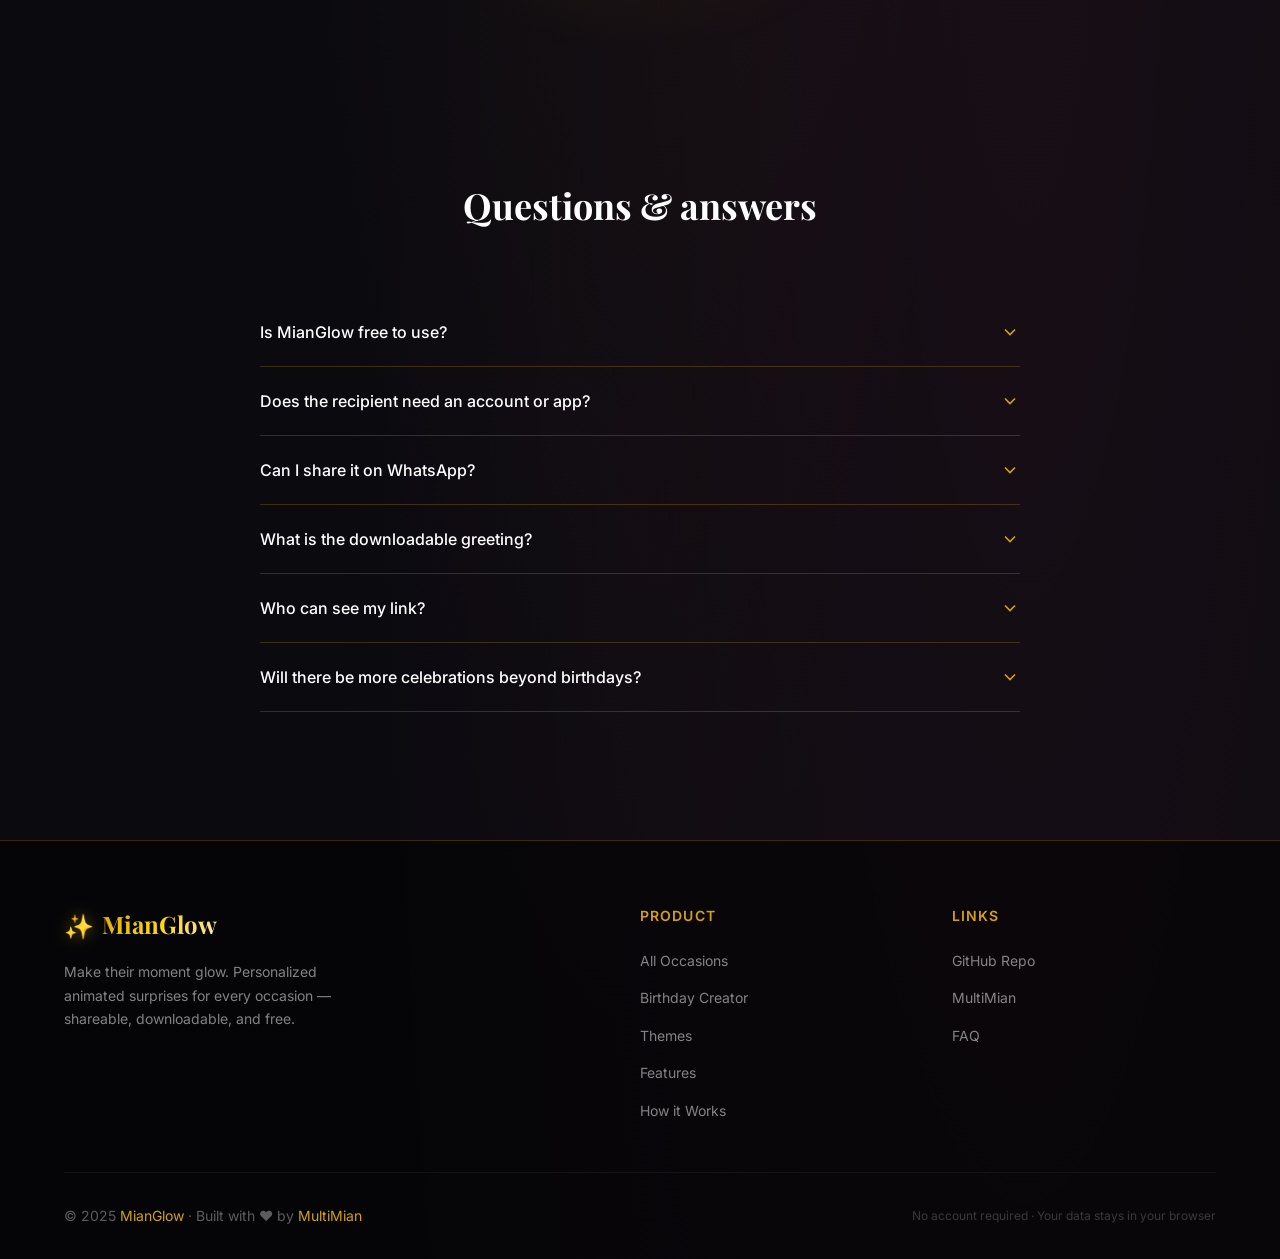
==== commit de4b7526: "Polish: loading screen, page transitions, live showcase section css/polish.css: - Full-screen gold l" ====
--- a/index.html
+++ b/index.html
@@ -80,13 +80,24 @@
   <link rel="preconnect" href="https://fonts.googleapis.com" />
   <link rel="preconnect" href="https://fonts.gstatic.com" crossorigin />
 
-  <!-- Critical CSS first, then fonts async -->
+  <!-- Styles -->
   <link rel="stylesheet" href="css/tokens.css" />
   <link rel="stylesheet" href="css/global.css" />
   <link rel="stylesheet" href="css/animations.css" />
   <link rel="stylesheet" href="css/landing.css" />
+  <link rel="stylesheet" href="css/polish.css" />
 </head>
 <body class="bg-gradient-radial">
+
+  <!-- LOADING SCREEN -->
+  <div id="mg-loader" role="status" aria-label="Loading MianGlow">
+    <div class="loader-logo">
+      <span class="loader-logo-icon">✨</span>
+      <span class="loader-logo-text">MianGlow</span>
+    </div>
+    <div class="loader-bar-wrap"><div class="loader-bar"></div></div>
+    <span class="loader-tagline">Make their moment glow</span>
+  </div>
 
   <!-- ============================================================
        NAV
@@ -251,6 +262,74 @@
   </section>
 
   <!-- ============================================================
+       SHOWCASE — Live animated phone preview
+  ============================================================ -->
+  <section class="showcase-section" aria-labelledby="showcase-heading">
+    <div class="showcase-inner">
+
+      <!-- Left: text -->
+      <div class="showcase-text">
+        <div class="section-label reveal">Watch it glow</div>
+        <h2 id="showcase-heading" class="reveal">
+          Every surprise is <span class="text-gold">alive.</span>
+        </h2>
+        <p class="reveal">
+          The recipient opens a link — not a static image. Names glow, cakes animate, confetti bursts across the screen. It feels like opening a present.
+        </p>
+        <ul class="showcase-features reveal">
+          <li>Cinematic name reveal with particle glow</li>
+          <li>Animated cake — tap to blow out the candles</li>
+          <li>Physics confetti, floating balloons, fireworks</li>
+          <li>Theme-matched background music</li>
+          <li>Your photos in an elegant gallery</li>
+          <li>Works in WhatsApp, iMessage and every browser</li>
+        </ul>
+        <a href="celebrate.html" class="btn btn-primary reveal delay-200">
+          ✨ Create Your Surprise
+        </a>
+      </div>
+
+      <!-- Right: live phone mockup -->
+      <div class="showcase-phone-wrap">
+        <!-- Glow rings -->
+        <div class="showcase-glow-ring"></div>
+        <div class="showcase-glow-ring"></div>
+        <div class="showcase-glow-ring"></div>
+
+        <div class="showcase-phone">
+          <div class="showcase-phone-notch"></div>
+          <div class="showcase-phone-screen">
+            <canvas id="showcase-canvas" aria-hidden="true"></canvas>
+            <div class="showcase-phone-content">
+              <span class="sc-label">Happy Birthday,</span>
+              <div class="sc-cake" aria-hidden="true">🎂</div>
+              <div class="sc-name" id="sc-name" aria-live="polite">Alex</div>
+              <p class="sc-msg">Wishing you the most amazing day filled with joy ✨</p>
+              <div class="sc-effects">
+                <span class="sc-fx-pill">✨ Name Reveal</span>
+                <span class="sc-fx-pill">🎉 Confetti</span>
+                <span class="sc-fx-pill">🎂 Cake</span>
+              </div>
+              <a href="celebrate.html" class="sc-cta">Create yours →</a>
+            </div>
+          </div>
+        </div>
+
+        <!-- Theme switcher pills -->
+        <div class="showcase-themes" aria-label="Preview themes">
+          <button class="sc-theme-btn active" title="Golden Celebration" aria-label="Golden Celebration theme">🏆</button>
+          <button class="sc-theme-btn" title="Dreamy Birthday"    aria-label="Dreamy Birthday theme">💖</button>
+          <button class="sc-theme-btn" title="Party Blast"        aria-label="Party Blast theme">🎊</button>
+          <button class="sc-theme-btn" title="Neon Night"         aria-label="Neon Night theme">💜</button>
+          <button class="sc-theme-btn" title="Galaxy"             aria-label="Galaxy theme">🌌</button>
+          <button class="sc-theme-btn" title="Tropical"           aria-label="Tropical theme">🌴</button>
+        </div>
+      </div>
+
+    </div>
+  </section>
+
+  <!-- ============================================================
        THEMES
   ============================================================ -->
   <section class="themes-section" id="themes" aria-labelledby="themes-heading">
@@ -556,5 +635,6 @@
   <!-- <script defer data-domain="YOUR-DOMAIN" src="https://plausible.io/js/script.js"></script> -->
   <script src="js/analytics.js" defer></script>
   <script src="js/app.js" defer></script>
+  <script src="js/polish.js" defer></script>
 </body>
 </html>
--- a/css/polish.css
+++ b/css/polish.css
@@ -0,0 +1,239 @@
+/* MianGlow — polish.css: loader, transitions, preview section */
+
+/* ---- 1. LOADING SCREEN ---- */
+#mg-loader {
+  position: fixed; inset: 0; z-index: 99999;
+  background: #0A0A0F;
+  display: flex; flex-direction: column;
+  align-items: center; justify-content: center; gap: 1.5rem;
+  transition: opacity .5s ease, visibility .5s ease;
+}
+#mg-loader.hidden { opacity: 0; visibility: hidden; pointer-events: none; }
+.loader-logo {
+  display: flex; align-items: center; gap: .75rem;
+  font-family: 'Playfair Display', Georgia, serif;
+  font-size: 2rem; font-weight: 700;
+  animation: ldrPulse 1.6s ease-in-out infinite;
+}
+.loader-logo-icon { font-size: 2.5rem; filter: drop-shadow(0 0 16px rgba(212,160,23,.7)); }
+.loader-logo-text {
+  background: linear-gradient(135deg, #D4A017, #FFD700, #F7E7CE);
+  -webkit-background-clip: text; -webkit-text-fill-color: transparent; background-clip: text;
+}
+.loader-bar-wrap {
+  width: 160px; height: 3px;
+  background: rgba(255,255,255,.08); border-radius: 9999px; overflow: hidden;
+}
+.loader-bar {
+  height: 100%; width: 0%;
+  background: linear-gradient(90deg, #D4A017, #FFD700); border-radius: 9999px;
+  animation: ldrFill .9s cubic-bezier(.4,0,.2,1) forwards;
+  box-shadow: 0 0 10px rgba(212,160,23,.5);
+}
+.loader-tagline { font-size: .875rem; color: rgba(255,255,255,.3); letter-spacing: .08em; }
+@keyframes ldrPulse { 0%,100%{opacity:1;transform:scale(1)}50%{opacity:.8;transform:scale(1.03)} }
+@keyframes ldrFill  { 0%{width:0%} 100%{width:100%} }
+
+/* ---- 2. PAGE TRANSITIONS ---- */
+.page-out {
+  animation: pageOut .3s ease forwards;
+}
+@keyframes pageOut {
+  to { opacity: 0; transform: translateY(-8px); }
+}
+body {
+  animation: pageIn .45s ease both;
+}
+@keyframes pageIn {
+  from { opacity: 0; transform: translateY(12px); }
+  to   { opacity: 1; transform: translateY(0); }
+}
+
+/* ---- 3. PREVIEW / SHOWCASE SECTION ---- */
+.showcase-section {
+  padding: 6rem 0;
+  position: relative;
+  overflow: hidden;
+}
+.showcase-section::before {
+  content: '';
+  position: absolute; inset: 0;
+  background: radial-gradient(ellipse 70% 60% at 50% 50%, rgba(212,160,23,.07) 0%, transparent 70%);
+  pointer-events: none;
+}
+.showcase-inner {
+  max-width: 1200px; margin: 0 auto;
+  padding: 0 1.5rem;
+  display: grid; grid-template-columns: 1fr 1fr;
+  gap: 4rem; align-items: center;
+}
+.showcase-text { position: relative; z-index: 1; }
+.showcase-text .section-label { margin-bottom: 1rem; }
+.showcase-text h2 {
+  font-family: 'Playfair Display', Georgia, serif;
+  font-size: clamp(1.875rem, 4vw, 3rem);
+  font-weight: 700; line-height: 1.2;
+  margin-bottom: 1.25rem;
+}
+.showcase-text p {
+  color: rgba(255,255,255,.6); font-size: 1.1rem;
+  line-height: 1.75; margin-bottom: 2rem; max-width: 460px;
+}
+.showcase-features {
+  list-style: none; display: flex;
+  flex-direction: column; gap: .75rem; margin-bottom: 2.5rem;
+}
+.showcase-features li {
+  display: flex; align-items: center; gap: .75rem;
+  font-size: .9375rem; color: rgba(255,255,255,.75);
+}
+.showcase-features li::before {
+  content: '✓';
+  width: 22px; height: 22px; border-radius: 50%;
+  background: rgba(212,160,23,.15); border: 1px solid rgba(212,160,23,.35);
+  display: flex; align-items: center; justify-content: center;
+  font-size: .7rem; font-weight: 700; color: #FFD700;
+  flex-shrink: 0;
+}
+
+/* Phone mockup for showcase */
+.showcase-phone-wrap {
+  position: relative; display: flex;
+  align-items: center; justify-content: center;
+}
+.showcase-phone {
+  width: 280px; max-width: 100%;
+  background: #1A1A28;
+  border: 2px solid rgba(212,160,23,.3);
+  border-radius: 2.25rem;
+  box-shadow: 0 0 60px rgba(212,160,23,.18), 0 24px 64px rgba(0,0,0,.5);
+  overflow: hidden; position: relative;
+  animation: phoneFloat 5s ease-in-out infinite;
+}
+@keyframes phoneFloat {
+  0%,100% { transform: translateY(0) rotate(-.5deg); }
+  50%      { transform: translateY(-14px) rotate(.5deg); }
+}
+.showcase-phone-notch {
+  width: 60px; height: 6px; background: rgba(255,255,255,.08);
+  border-radius: 9999px; margin: 12px auto 0;
+}
+.showcase-phone-screen {
+  min-height: 440px;
+  display: flex; flex-direction: column;
+  align-items: center; justify-content: center;
+  gap: 1.1rem; padding: 1.5rem 1.25rem;
+  text-align: center; position: relative;
+  background: linear-gradient(160deg, #0a0800, #1a1200, #2d2000);
+}
+
+/* Animated canvas confetti inside showcase */
+#showcase-canvas {
+  position: absolute; inset: 0;
+  width: 100%; height: 100%;
+  pointer-events: none; z-index: 0;
+}
+.showcase-phone-content {
+  position: relative; z-index: 1;
+  display: flex; flex-direction: column;
+  align-items: center; gap: 1rem;
+}
+.sc-label {
+  font-size: .75rem; color: rgba(255,255,255,.45);
+  letter-spacing: .06em; text-transform: uppercase;
+}
+.sc-cake {
+  font-size: 3.5rem;
+  filter: drop-shadow(0 0 20px rgba(212,160,23,.5));
+  animation: scCakeBounce 2s ease-in-out infinite;
+}
+@keyframes scCakeBounce { 0%,100%{transform:translateY(0)}50%{transform:translateY(-10px)} }
+.sc-name {
+  font-family: 'Playfair Display', Georgia, serif;
+  font-size: 2rem; font-weight: 700;
+  background: linear-gradient(135deg, #D4A017, #FFD700, #F7E7CE);
+  -webkit-background-clip: text; -webkit-text-fill-color: transparent; background-clip: text;
+  filter: drop-shadow(0 0 20px rgba(212,160,23,.5));
+  animation: scGlow 3s ease-in-out infinite;
+  min-height: 2.4rem;
+}
+@keyframes scGlow {
+  0%,100%{filter:drop-shadow(0 0 10px rgba(212,160,23,.4))}
+  50%{filter:drop-shadow(0 0 28px rgba(212,160,23,.8))}
+}
+.sc-msg {
+  font-size: .78rem; color: rgba(255,255,255,.65);
+  line-height: 1.6; max-width: 200px;
+}
+.sc-effects {
+  display: flex; gap: .4rem; flex-wrap: wrap; justify-content: center;
+}
+.sc-fx-pill {
+  background: rgba(255,255,255,.07);
+  border: 1px solid rgba(255,255,255,.12);
+  border-radius: 9999px; padding: 2px 10px;
+  font-size: .65rem; color: rgba(255,255,255,.5);
+}
+.sc-cta {
+  display: inline-block;
+  background: linear-gradient(135deg, #D4A017, #FFD700);
+  color: #0A0A0F; font-weight: 700; font-size: .78rem;
+  padding: .45rem 1.2rem; border-radius: 9999px;
+  text-decoration: none; margin-top: .25rem;
+  box-shadow: 0 0 16px rgba(212,160,23,.4);
+  transition: transform .2s ease, box-shadow .2s ease;
+}
+.sc-cta:hover {
+  transform: translateY(-2px);
+  box-shadow: 0 0 28px rgba(212,160,23,.65);
+}
+
+/* Theme-switcher pills below phone */
+.showcase-themes {
+  position: absolute; bottom: -48px; left: 50%;
+  transform: translateX(-50%);
+  display: flex; gap: .5rem;
+  background: rgba(255,255,255,.04);
+  border: 1px solid rgba(255,255,255,.08);
+  border-radius: 9999px; padding: .4rem .75rem;
+  white-space: nowrap;
+}
+.sc-theme-btn {
+  font-size: 1.1rem; cursor: pointer;
+  background: none; border: none;
+  padding: .2rem .3rem; border-radius: 50%;
+  transition: transform .2s ease, background .2s ease;
+  line-height: 1;
+}
+.sc-theme-btn:hover { transform: scale(1.3); background: rgba(255,255,255,.1); }
+.sc-theme-btn.active {
+  background: rgba(212,160,23,.2);
+  box-shadow: 0 0 10px rgba(212,160,23,.4);
+}
+
+/* Glow rings behind phone */
+.showcase-glow-ring {
+  position: absolute; border-radius: 50%;
+  border: 1px solid rgba(212,160,23,.12);
+  pointer-events: none; z-index: 0;
+  animation: ringPulse 4s ease-in-out infinite;
+}
+.showcase-glow-ring:nth-child(1) { width:360px;height:360px;animation-delay:0s; }
+.showcase-glow-ring:nth-child(2) { width:460px;height:460px;animation-delay:.8s; }
+.showcase-glow-ring:nth-child(3) { width:560px;height:560px;animation-delay:1.6s; }
+@keyframes ringPulse {
+  0%,100%{opacity:.5;transform:scale(1)}
+  50%{opacity:.15;transform:scale(1.04)}
+}
+
+/* Responsive */
+@media(max-width:900px){
+  .showcase-inner { grid-template-columns:1fr; text-align:center; gap:3rem; }
+  .showcase-text p { margin:0 auto 2rem; }
+  .showcase-features { align-items:center; }
+  .showcase-phone-wrap { margin-top:3rem; }
+}
+@media(max-width:480px){
+  .showcase-phone { width:240px; }
+  .showcase-phone-screen { min-height:380px; }
+}
